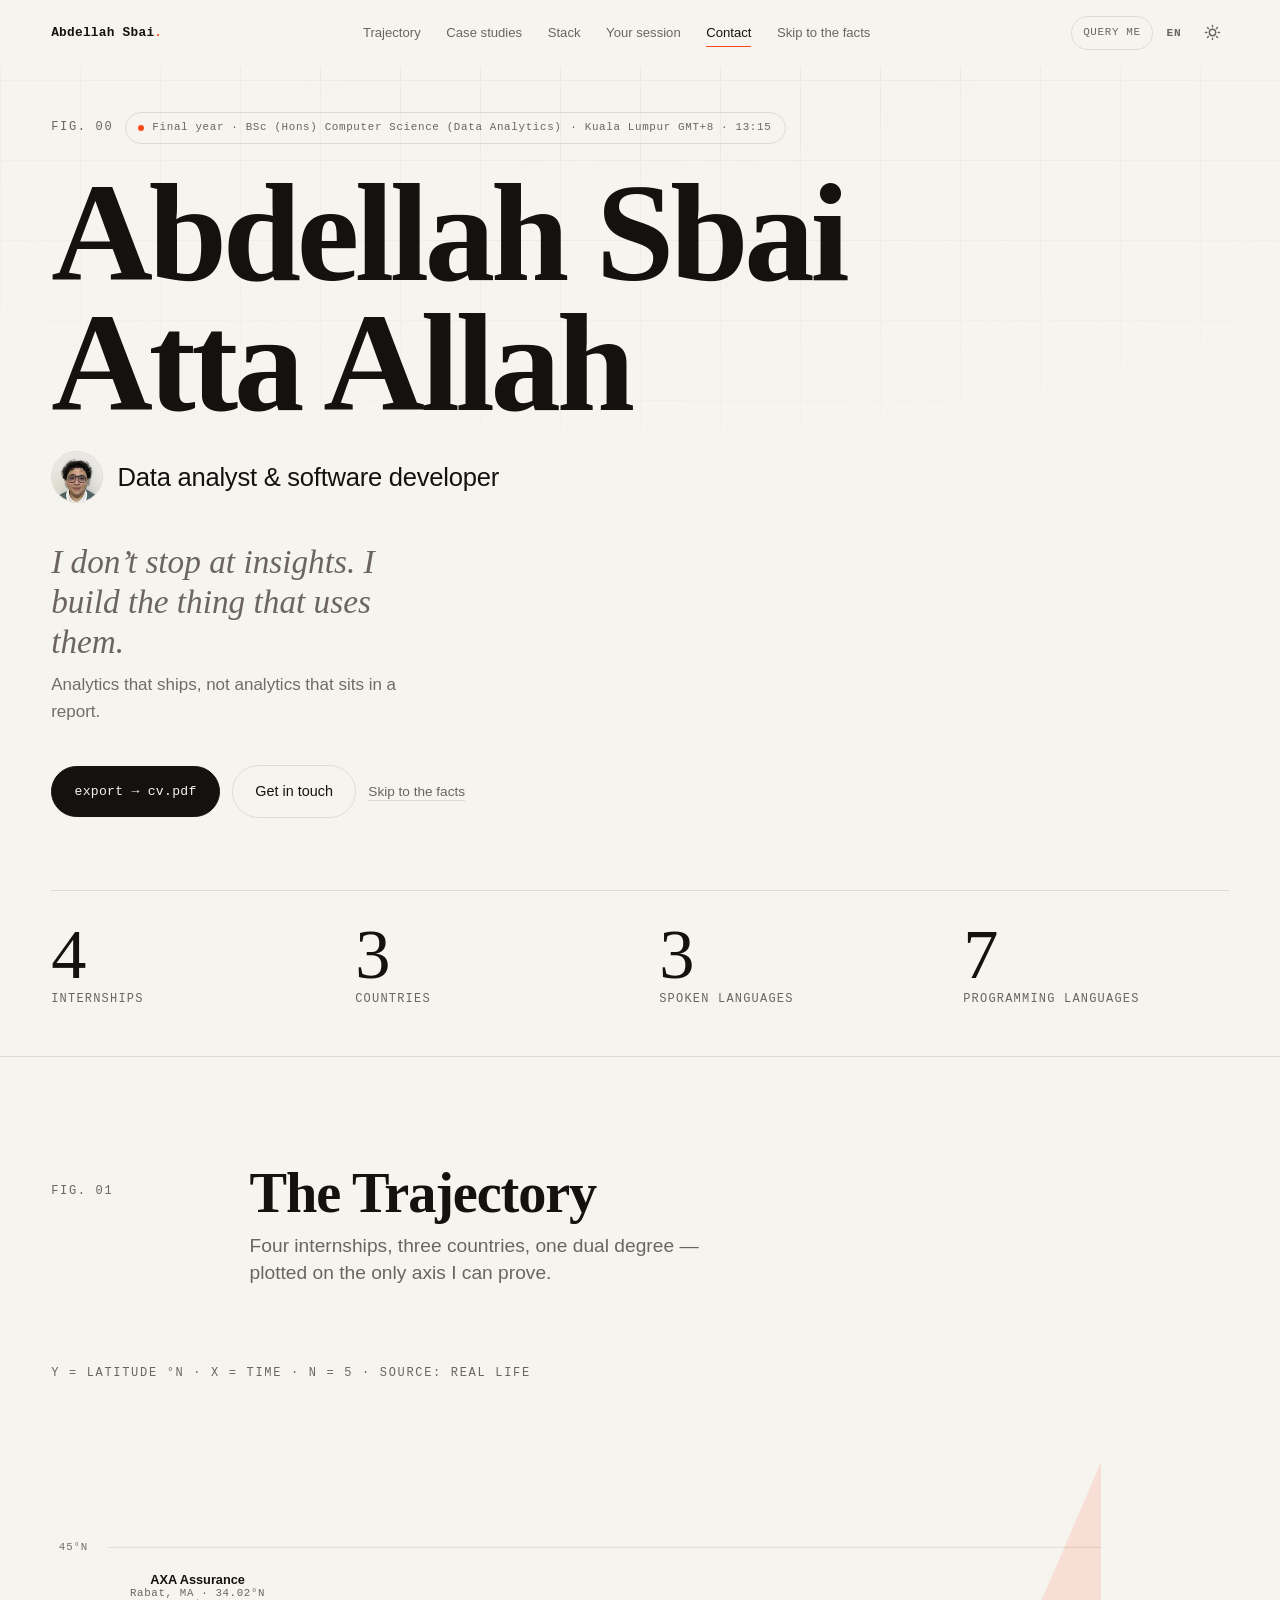
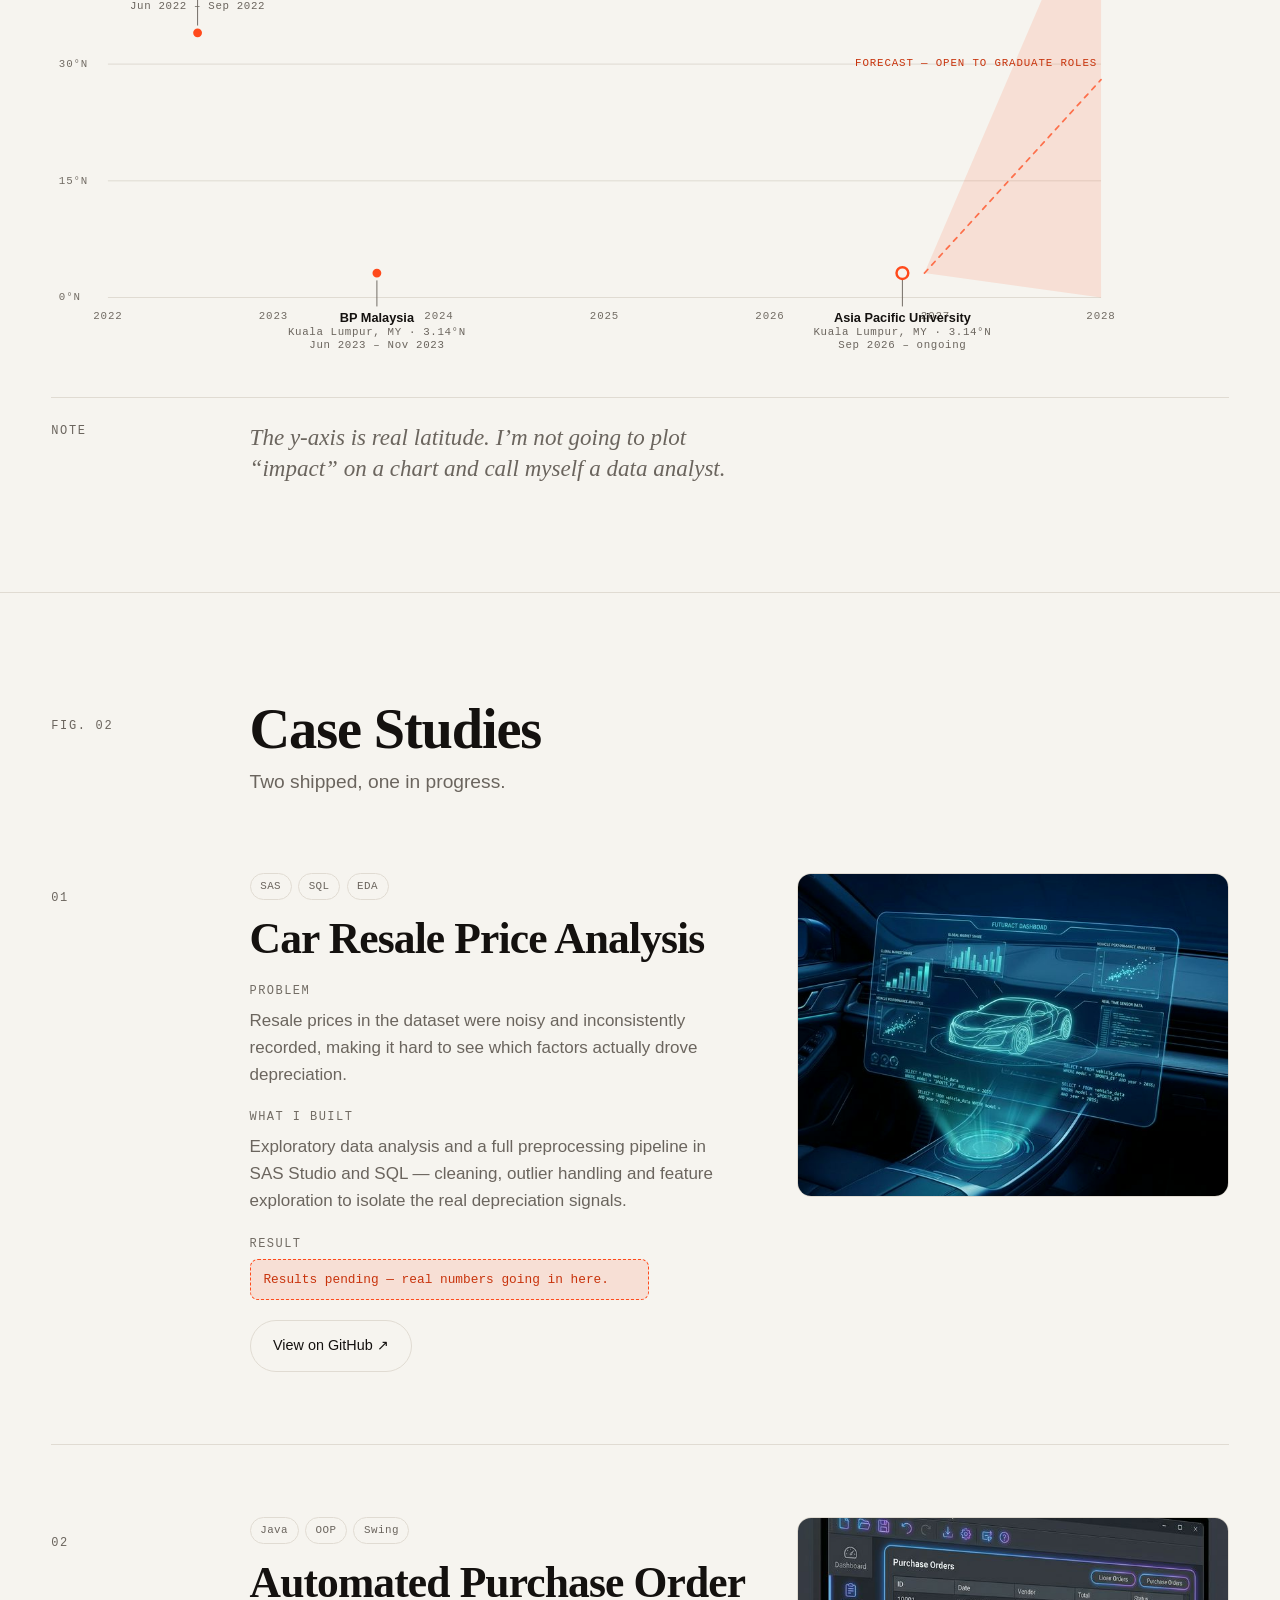
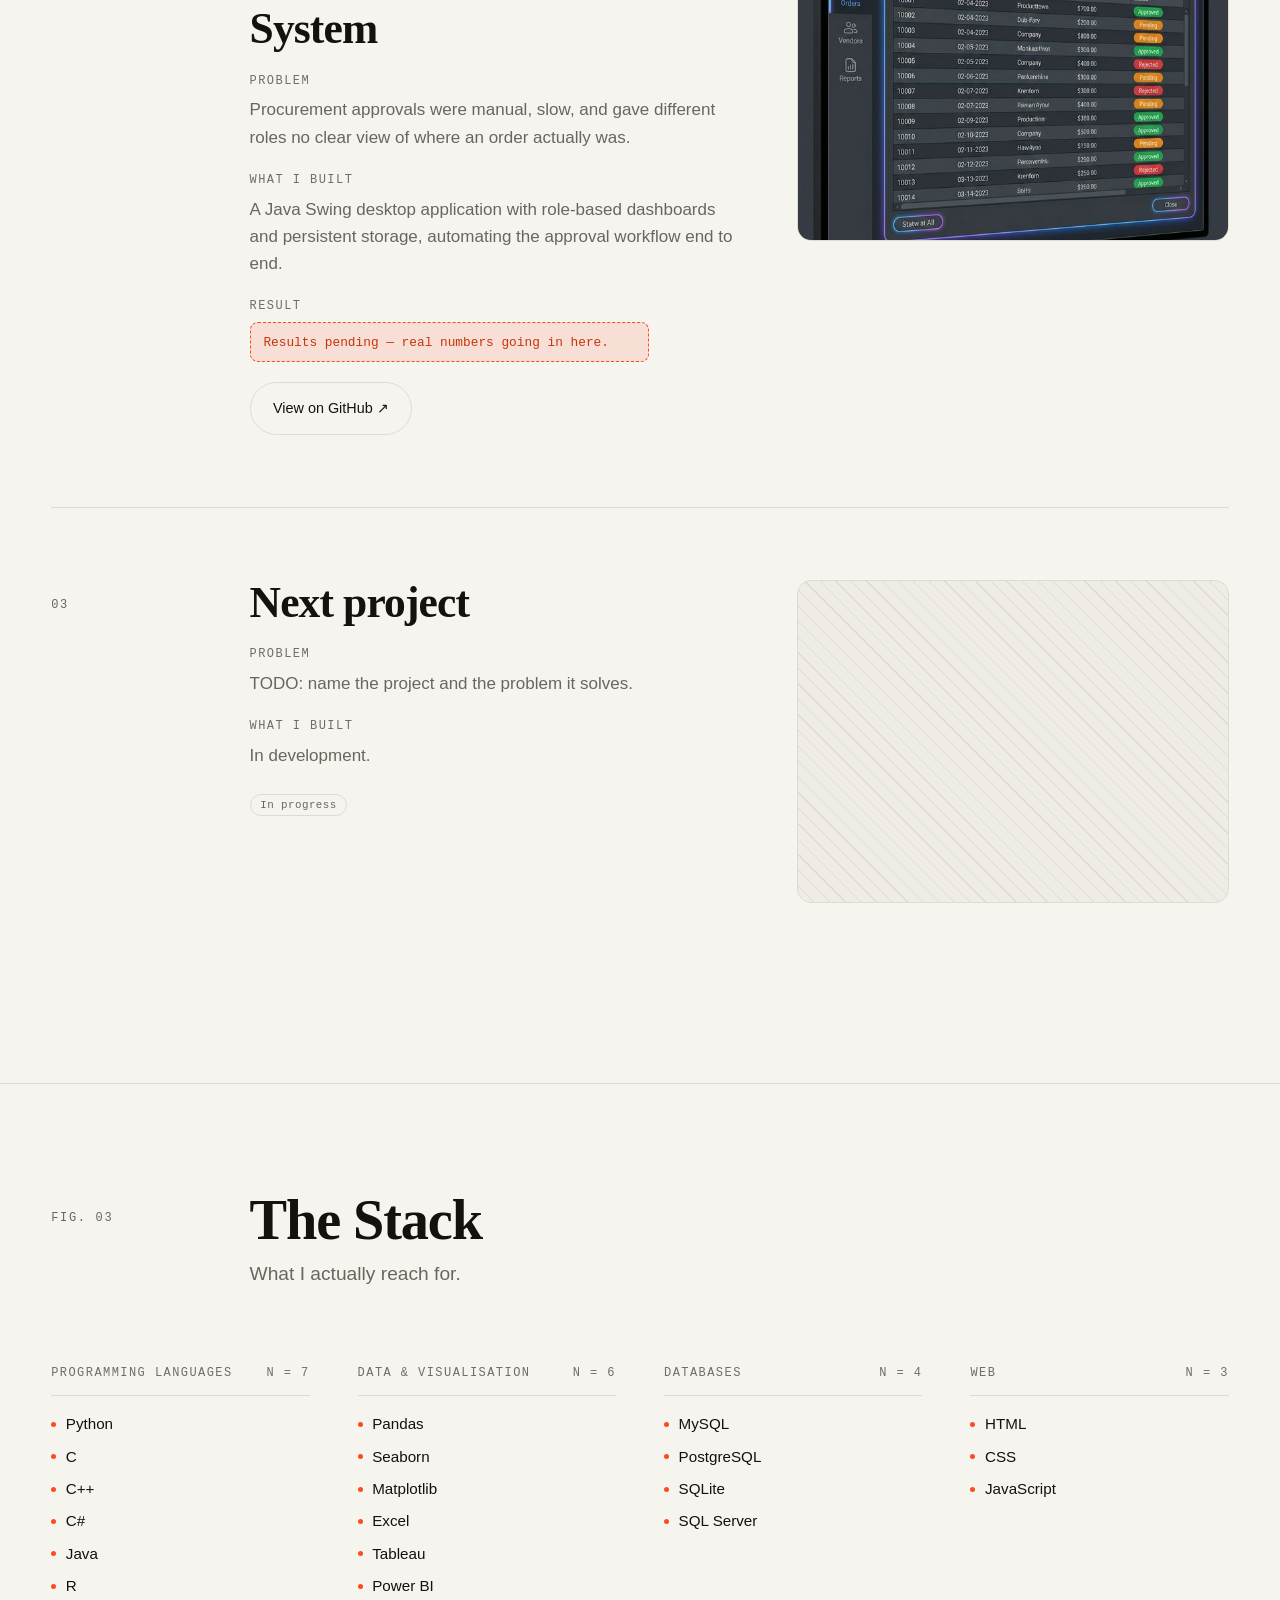
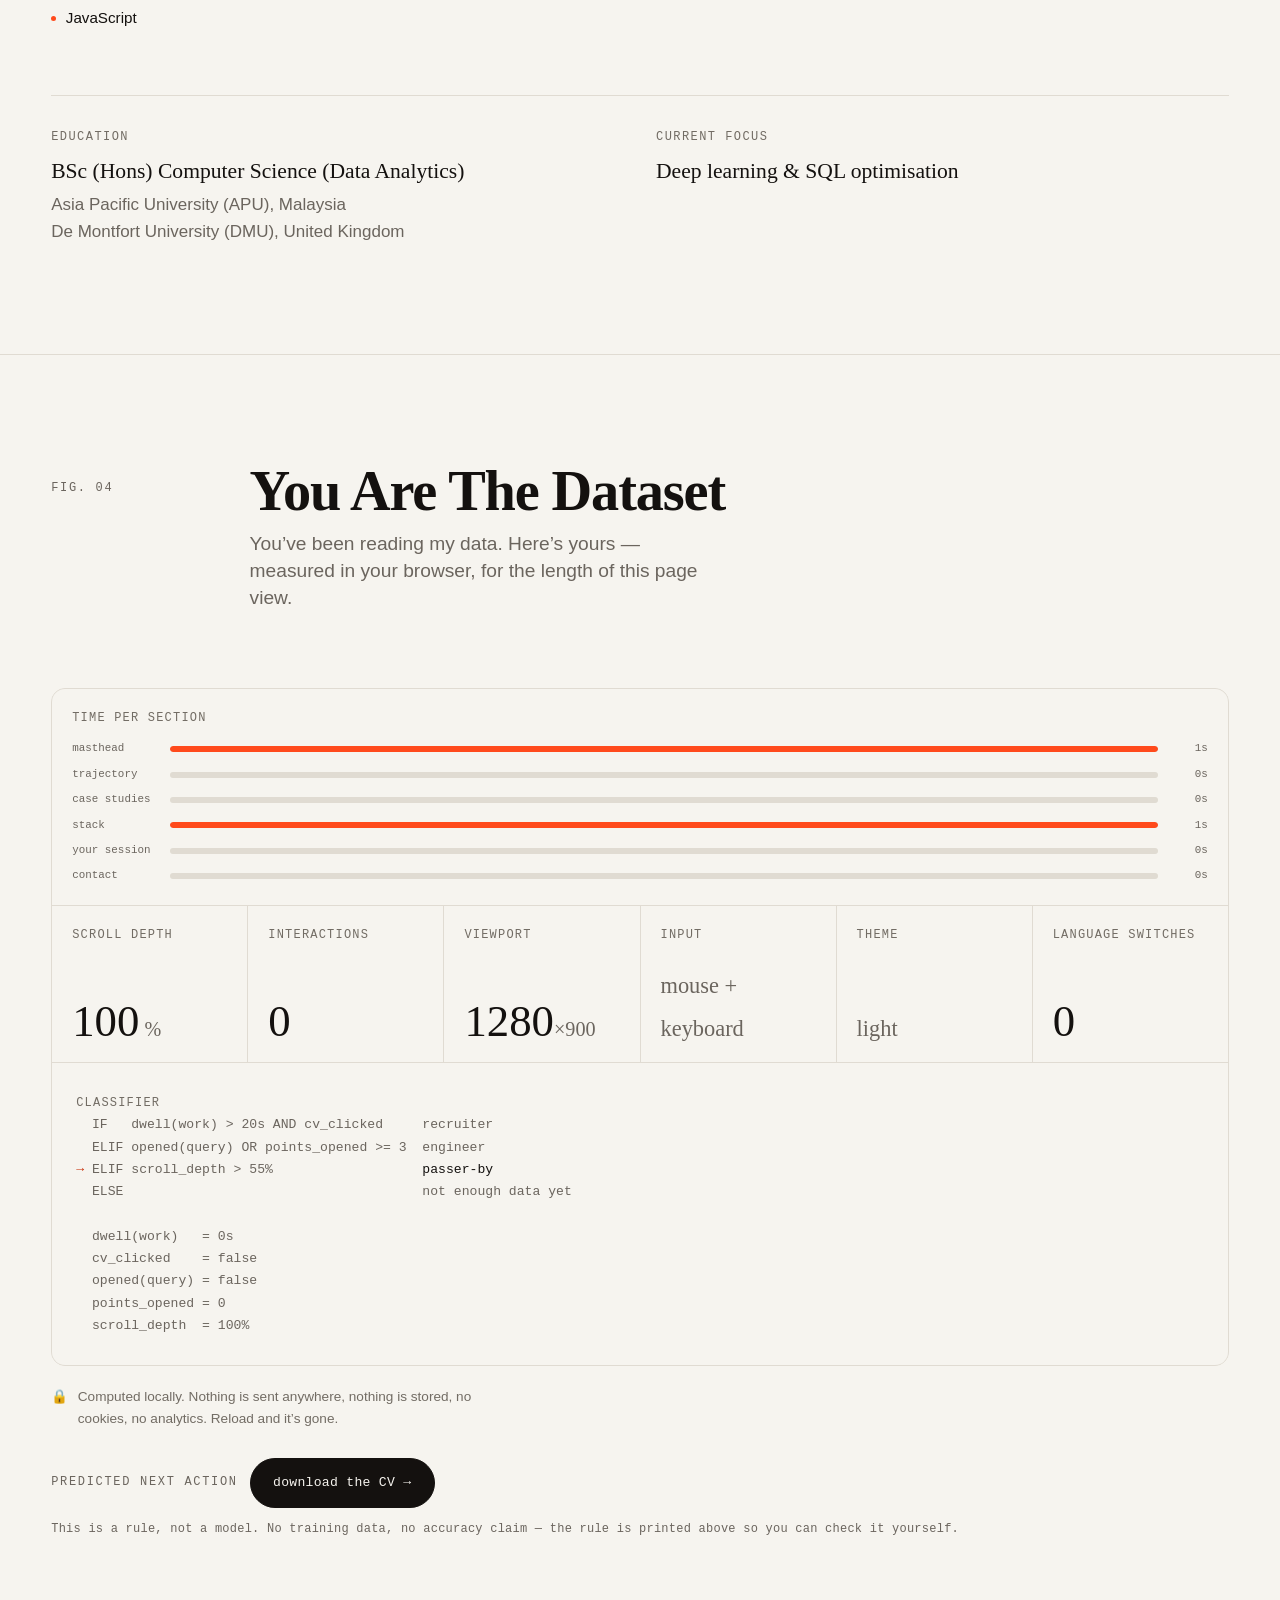
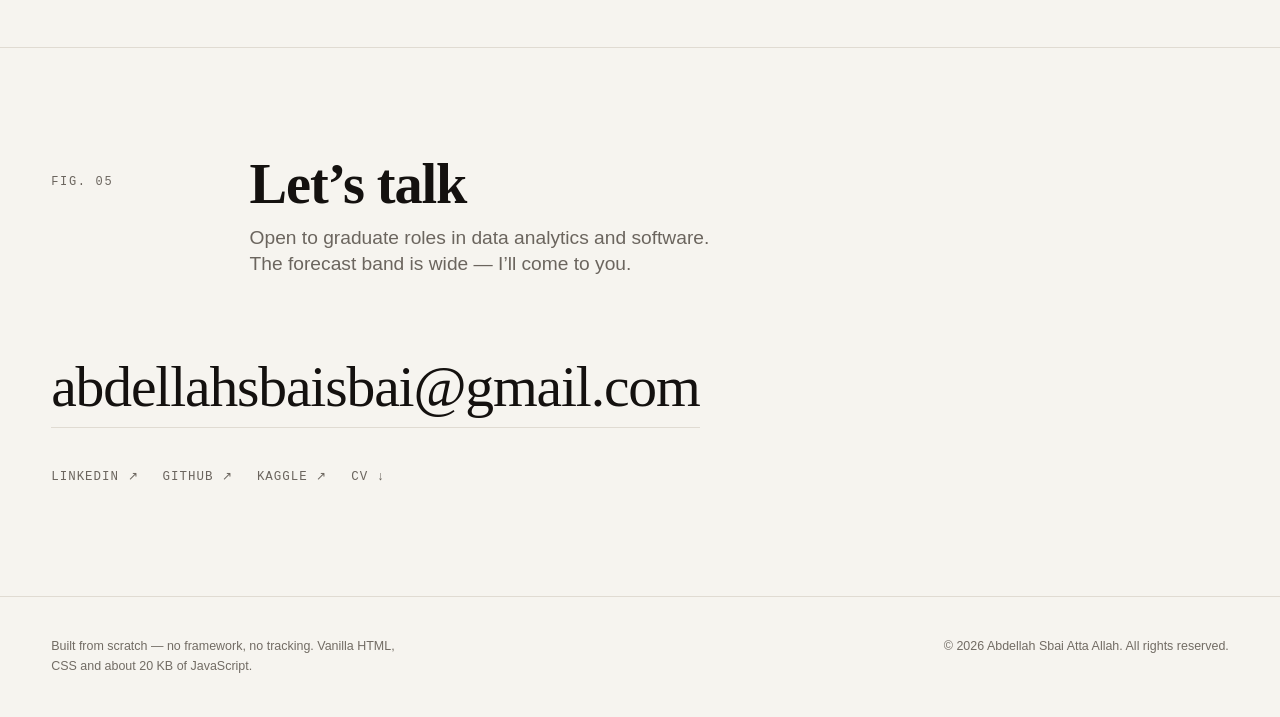
==== index.html @ 22bb5d06 "Redesign: "A Career, Plotted" Replaces the template layout (hero / about / experience / skills / pro" ====
<!DOCTYPE html>
<html lang="en">

<head>
    <meta charset="UTF-8">
    <meta name="viewport" content="width=device-width, initial-scale=1.0">
    <title>Abdellah Sbai Atta Allah — Data Analyst & Software Developer</title>
    <meta name="description"
        content="Data analyst and software developer. Four internships across Morocco, Malaysia and France, plotted on the only axis I can prove: latitude.">
    <meta name="author" content="Abdellah Sbai Atta Allah">
    <link rel="canonical" href="https://sbaiii.com/">

    <!-- Resolve the theme before first paint so there is no flash of the wrong one. -->
    <script>
        (function () {
            try {
                var stored = localStorage.getItem('portfolio_theme');
                if (stored) document.documentElement.setAttribute('data-theme', stored);
            } catch (e) { /* private mode — fall back to the CSS media query */ }
        })();
    </script>

    <meta property="og:url" content="https://sbaiii.com/">
    <meta property="og:type" content="website">
    <meta property="og:site_name" content="Abdellah Sbai Atta Allah">
    <meta property="og:locale" content="en_US">
    <meta property="og:locale:alternate" content="fr_FR">
    <meta property="og:locale:alternate" content="es_ES">
    <meta property="og:title" content="Abdellah Sbai Atta Allah — Data Analyst & Software Developer">
    <meta property="og:description"
        content="Four internships, three countries, one dual degree — plotted on the only axis I can prove.">
    <meta property="og:image" content="https://sbaiii.com/assets/og-image.png">
    <meta property="og:image:width" content="1200">
    <meta property="og:image:height" content="630">
    <meta property="og:image:alt" content="A career plotted as a line chart: latitude against time.">

    <meta name="twitter:card" content="summary_large_image">
    <meta name="twitter:title" content="Abdellah Sbai Atta Allah — Data Analyst & Software Developer">
    <meta name="twitter:description"
        content="Four internships, three countries, one dual degree — plotted on the only axis I can prove.">
    <meta name="twitter:image" content="https://sbaiii.com/assets/og-image.png">

    <link rel="icon" type="image/png" href="assets/favicon.png" sizes="any">
    <link rel="apple-touch-icon" href="assets/icon-192.png">
    <link rel="manifest" href="site.webmanifest">
    <meta name="theme-color" content="#f6f4ef" media="(prefers-color-scheme: light)">
    <meta name="theme-color" content="#0c0b0a" media="(prefers-color-scheme: dark)">

    <link rel="preload" href="./assets/fonts/inter.woff2" as="font" type="font/woff2" crossorigin>
    <link rel="preload" href="./assets/fonts/instrument-serif.woff2" as="font" type="font/woff2" crossorigin>
    <link rel="stylesheet" href="style.css">

    <script type="application/ld+json">
    {
        "@context": "https://schema.org",
        "@type": "Person",
        "name": "Abdellah Sbai Atta Allah",
        "url": "https://sbaiii.com/",
        "image": "https://sbaiii.com/assets/og-image.png",
        "jobTitle": "Data Analyst",
        "email": "mailto:abdellahsbaisbai@gmail.com",
        "description": "Data analyst and software developer.",
        "knowsLanguage": ["en", "fr", "es"],
        "alumniOf": [
            { "@type": "CollegeOrUniversity", "name": "Asia Pacific University (APU), Malaysia" },
            { "@type": "CollegeOrUniversity", "name": "De Montfort University (DMU), United Kingdom" }
        ],
        "knowsAbout": ["Data Analytics", "Python", "SQL", "Power BI", "Machine Learning"],
        "sameAs": [
            "https://www.linkedin.com/in/sbaiii/",
            "https://github.com/Sbaiii",
            "https://www.kaggle.com/sbaiiiiii"
        ]
    }
    </script>
</head>

<body>
    <a class="visually-hidden" href="#main">Skip to content</a>

    <!-- ==================== HEADER ==================== -->
    <header class="header" id="header">
        <a class="brand" href="#top">Abdellah Sbai<span class="dot">.</span></a>

        <nav class="nav" id="nav" aria-label="Primary">
            <a href="#trajectory" data-i18n="nav.trajectory">Trajectory</a>
            <a href="#work" data-i18n="nav.work">Case studies</a>
            <a href="#stack" data-i18n="nav.stack">Stack</a>
            <a href="#session" data-i18n="nav.session">Your session</a>
            <a href="#contact" data-i18n="nav.contact">Contact</a>
            <a href="plain.html" data-i18n="nav.skip">Skip to the facts</a>
        </nav>

        <div class="controls">
            <button class="ctrl ctrl--query" id="query-open" data-i18n="query.open">Query me</button>

            <div class="lang">
                <!-- The accessible name must contain the visible text ("EN"), so the
                     qualifier is a hidden span rather than an aria-label that replaces it. -->
                <button class="lang__btn" id="lang-btn" aria-haspopup="true" aria-expanded="false"
                    aria-controls="lang-menu"><span class="visually-hidden">Language: </span><span
                        id="lang-code">EN</span></button>
                <div class="lang__menu" id="lang-menu">
                    <button data-lang="en" lang="en">English</button>
                    <button data-lang="fr" lang="fr">Français</button>
                    <button data-lang="es" lang="es">Español</button>
                </div>
            </div>

            <button class="ctrl" id="theme-toggle" aria-label="Toggle colour theme">
                <svg class="sun" width="17" height="17" viewBox="0 0 24 24" fill="none" stroke="currentColor"
                    stroke-width="2" stroke-linecap="round" aria-hidden="true">
                    <circle cx="12" cy="12" r="4.5" />
                    <path d="M12 2v2M12 20v2M4.9 4.9l1.4 1.4M17.7 17.7l1.4 1.4M2 12h2M20 12h2M4.9 19.1l1.4-1.4M17.7 6.3l1.4-1.4" />
                </svg>
                <svg class="moon" width="17" height="17" viewBox="0 0 24 24" fill="none" stroke="currentColor"
                    stroke-width="2" stroke-linecap="round" stroke-linejoin="round" aria-hidden="true">
                    <path d="M21 12.79A9 9 0 1 1 11.21 3 7 7 0 0 0 21 12.79z" />
                </svg>
            </button>

            <button class="menu-btn" id="menu-btn" aria-label="Open menu" aria-expanded="false" aria-controls="nav">
                <span aria-hidden="true"></span><span aria-hidden="true"></span><span aria-hidden="true"></span>
            </button>
        </div>
    </header>

    <main id="main">
        <!-- ==================== fig. 00  MASTHEAD ==================== -->
        <section class="wrap masthead" id="top">
            <div class="masthead__fig">
                <span class="meta" data-i18n="masthead.fig">fig. 00</span>
                <span class="status">
                    <span class="status__dot" aria-hidden="true"></span>
                    <span class="status__full" data-i18n="masthead.statusFull">Final year</span>
                    <span class="status__short" data-i18n="masthead.status">Final year</span>
                    <span id="status-clock"></span>
                </span>
            </div>

            <h1 class="masthead__name">Abdellah Sbai<br>Atta Allah</h1>

            <p class="masthead__byline">
                <picture>
                    <source srcset="./assets/portrait.webp" type="image/webp">
                    <img class="masthead__portrait" src="./assets/portrait.jpg"
                        alt="Abdellah Sbai Atta Allah" width="192" height="192" decoding="async">
                </picture>
                <span class="masthead__role" data-i18n="masthead.role">Data analyst &amp; software developer</span>
            </p>

            <p class="masthead__tagline" data-i18n="masthead.tagline">
                I don’t stop at insights. I build the thing that uses them.
            </p>
            <p class="masthead__sub" data-i18n="masthead.sub">
                Analytics that ships, not analytics that sits in a report.
            </p>

            <div class="masthead__actions">
                <a class="btn btn--primary" href="./assets/resume.pdf" id="cv-link" download
                    data-i18n="masthead.cv">export → cv.pdf</a>
                <a class="btn btn--ghost" href="#contact" data-i18n="masthead.contact">Get in touch</a>
                <a class="btn btn--text" href="plain.html" data-i18n="nav.skip">Skip to the facts</a>
            </div>

            <div class="figures" id="figures"></div>
        </section>

        <!-- ==================== fig. 01  THE TRAJECTORY ==================== -->
        <section class="wrap fig" id="trajectory">
            <div class="fig__head reveal">
                <div class="fig__label">
                    <span class="meta" data-i18n="trajectory.fig">fig. 01</span>
                </div>
                <div>
                    <h2 class="fig__title" data-i18n="trajectory.title">The Trajectory</h2>
                    <p class="fig__standfirst" data-i18n="trajectory.standfirst">
                        Four internships, three countries, one dual degree.
                    </p>
                </div>
            </div>

            <div class="chart" id="chart">
                <p class="meta" style="margin-bottom:1rem" data-i18n="trajectory.axis">
                    y = latitude °N · x = time · n = 5 · source: real life
                </p>
                <!-- SVG injected by js/chart.js -->
            </div>

            <div class="chart__detail" id="chart-detail" role="region" aria-live="polite"></div>

            <div class="chart__footnote reveal">
                <span class="meta">note</span>
                <p data-i18n="trajectory.footnote">
                    The y-axis is real latitude.
                </p>
            </div>
        </section>

        <!-- ==================== fig. 02  CASE STUDIES ==================== -->
        <section class="wrap fig" id="work">
            <div class="fig__head reveal">
                <div class="fig__label">
                    <span class="meta" data-i18n="work.fig">fig. 02</span>
                </div>
                <div>
                    <h2 class="fig__title" data-i18n="work.title">Case Studies</h2>
                    <p class="fig__standfirst" data-i18n="work.standfirst">Two shipped, one in progress.</p>
                </div>
            </div>
            <div id="cases"></div>
        </section>

        <!-- ==================== fig. 03  THE STACK ==================== -->
        <section class="wrap fig" id="stack">
            <div class="fig__head reveal">
                <div class="fig__label">
                    <span class="meta" data-i18n="stack.fig">fig. 03</span>
                </div>
                <div>
                    <h2 class="fig__title" data-i18n="stack.title">The Stack</h2>
                    <p class="fig__standfirst" data-i18n="stack.standfirst">What I actually reach for.</p>
                </div>
            </div>
            <div class="stack reveal" id="stack-grid"></div>
            <div class="aside-grid reveal" id="stack-aside"></div>
        </section>

        <!-- ==================== fig. 04  YOU ARE THE DATASET ==================== -->
        <section class="wrap fig" id="session">
            <div class="fig__head reveal">
                <div class="fig__label">
                    <span class="meta" data-i18n="session.fig">fig. 04</span>
                </div>
                <div>
                    <h2 class="fig__title" data-i18n="session.title">You Are The Dataset</h2>
                    <p class="fig__standfirst" data-i18n="session.standfirst">
                        You’ve been reading my data. Here’s yours.
                    </p>
                </div>
            </div>

            <div class="session" id="session-grid"></div>

            <p class="session-note">
                <span aria-hidden="true">🔒</span>
                <span data-i18n="session.privacy">Computed locally. Nothing is sent anywhere.</span>
            </p>

            <div class="session-cta" id="session-cta"></div>
        </section>

        <!-- ==================== fig. 05  CONTACT ==================== -->
        <section class="wrap fig" id="contact">
            <div class="fig__head reveal">
                <div class="fig__label">
                    <span class="meta" data-i18n="contact.fig">fig. 05</span>
                </div>
                <div>
                    <h2 class="fig__title" data-i18n="contact.title">Let’s talk</h2>
                    <p class="fig__standfirst" data-i18n="contact.standfirst">
                        Open to graduate roles in data analytics and software.
                    </p>
                </div>
            </div>

            <a class="contact__mail" href="mailto:abdellahsbaisbai@gmail.com">abdellahsbaisbai@gmail.com</a>

            <div class="socials">
                <a href="https://www.linkedin.com/in/sbaiii/" target="_blank" rel="noopener noreferrer">LinkedIn ↗</a>
                <a href="https://github.com/Sbaiii" target="_blank" rel="noopener noreferrer">GitHub ↗</a>
                <a href="https://www.kaggle.com/sbaiiiiii" target="_blank" rel="noopener noreferrer">Kaggle ↗</a>
                <a href="./assets/resume.pdf" download>CV ↓</a>
            </div>
        </section>
    </main>

    <footer class="wrap colophon">
        <p data-i18n="contact.colophon">Built from scratch — no framework, no tracking.</p>
        <p>© <span id="year">2026</span> Abdellah Sbai Atta Allah. <span data-i18n="contact.rights">All rights
                reserved.</span></p>
    </footer>

    <!-- ==================== QUERY OVERLAY ==================== -->
    <div class="query" id="query" role="dialog" aria-modal="true" aria-labelledby="query-title" hidden>
        <div class="query__panel">
            <h2 class="visually-hidden" id="query-title" data-i18n="query.title">Query</h2>
            <div class="query__bar">
                <span class="query__prompt" aria-hidden="true">&gt;</span>
                <input class="query__input" id="query-input" type="text" autocomplete="off" autocapitalize="off"
                    autocorrect="off" spellcheck="false" aria-label="SQL query">
                <span class="query__esc" aria-hidden="true">ESC</span>
            </div>
            <div class="query__chips" id="query-chips"></div>
            <div class="query__out" id="query-out" aria-live="polite"></div>
        </div>
    </div>

    <svg class="crosshair" id="crosshair" aria-hidden="true"></svg>

    <noscript>
        <div class="wrap" style="padding:8rem 0 2rem">
            <p style="margin-bottom:1rem">This page uses JavaScript to draw the chart.</p>
            <p><a class="btn btn--primary" href="plain.html">Read the plain-text version →</a></p>
        </div>
    </noscript>

    <script type="module" src="js/main.js"></script>
</body>

</html>
---- style.css ----
/* =============================================================================
   sbaiii.com — "A Career, Plotted"

   Contents
     01  Fonts
     02  Design tokens
     03  Reset & base
     04  Typography
     05  Layout primitives
     06  Header & navigation
     07  fig. 00  Masthead
     08  fig. 01  The Trajectory (chart)
     09  fig. 02  Case Studies
     10  fig. 03  The Stack
     11  fig. 04  You Are The Dataset
     12  fig. 05  Contact & colophon
     13  Query overlay (⌘K)
     14  Crosshair cursor
     15  Reveal, reduced motion, print
     16  Plain / 404 pages
   ========================================================================== */

/* 01  FONTS ---------------------------------------------------------------- */

@font-face {
    font-family: 'Instrument Serif';
    font-style: normal;
    font-weight: 400;
    font-display: swap;
    src: url('./assets/fonts/instrument-serif.woff2') format('woff2');
}

@font-face {
    font-family: 'Instrument Serif';
    font-style: italic;
    font-weight: 400;
    font-display: swap;
    src: url('./assets/fonts/instrument-serif-italic.woff2') format('woff2');
}

@font-face {
    font-family: 'Inter';
    font-style: normal;
    font-weight: 100 900;
    font-display: swap;
    src: url('./assets/fonts/inter.woff2') format('woff2');
}

@font-face {
    font-family: 'JetBrains Mono';
    font-style: normal;
    font-weight: 400 600;
    font-display: swap;
    src: url('./assets/fonts/jetbrains-mono.woff2') format('woff2');
}

/* 02  DESIGN TOKENS -------------------------------------------------------- */

:root {
    /* Colour — light is the default. One accent, used only for data. */
    --paper: #f6f4ef;
    --paper-2: #efece5;
    --ink: #14110f;
    --muted: #6b655e;
    --faint: #726c64;
    --rule: #e0dbd2;
    --accent: #ff4a1c;
    --accent-ink: #c8330c;
    --accent-soft: rgba(255, 74, 28, 0.12);
    --shadow: rgba(20, 17, 15, 0.08);

    /* Type */
    --serif: 'Instrument Serif', 'Iowan Old Style', Georgia, serif;
    --sans: 'Inter', -apple-system, BlinkMacSystemFont, 'Segoe UI', Roboto, sans-serif;
    --mono: 'JetBrains Mono', ui-monospace, SFMono-Regular, Menlo, monospace;

    --t-display: clamp(3.4rem, 11vw, 9rem);
    --t-h1: clamp(2.6rem, 7vw, 5.5rem);
    --t-h2: clamp(2rem, 4.4vw, 3.6rem);
    --t-h3: clamp(1.25rem, 2vw, 1.75rem);
    --t-lead: clamp(1.05rem, 1.5vw, 1.4rem);
    --t-body: clamp(0.95rem, 0.45vw + 0.85rem, 1.0625rem);
    --t-meta: 0.75rem;

    /* Space */
    --gutter: clamp(1.25rem, 4vw, 4rem);
    --section-y: clamp(5rem, 12vh, 11rem);
    --max: 1320px;
    --rail: 10rem;

    /* Motion */
    --fast: 0.18s cubic-bezier(0.32, 0.72, 0, 1);
    --slow: 0.7s cubic-bezier(0.16, 1, 0.3, 1);
}

@media (prefers-color-scheme: dark) {
    :root:not([data-theme='light']) {
        --paper: #0c0b0a;
        --paper-2: #131110;
        --ink: #ede9e3;
        --muted: #8c857c;
        --faint: #827b72;
        --rule: #23211e;
        --accent: #ff5a30;
        --accent-soft: rgba(255, 90, 48, 0.16);
        --shadow: rgba(0, 0, 0, 0.5);
    }
}

[data-theme='dark'] {
    --paper: #0c0b0a;
    --paper-2: #131110;
    --ink: #ede9e3;
    --muted: #8c857c;
    --faint: #827b72;
    --rule: #23211e;
    --accent: #ff5a30;
    --accent-ink: #ff5a30;
    --accent-soft: rgba(255, 90, 48, 0.16);
    --shadow: rgba(0, 0, 0, 0.5);
}

[data-theme='light'] {
    --paper: #f6f4ef;
    --paper-2: #efece5;
    --ink: #14110f;
    --muted: #6b655e;
    --faint: #726c64;
    --rule: #e0dbd2;
    --accent: #ff4a1c;
    --accent-ink: #c8330c;
    --accent-soft: rgba(255, 74, 28, 0.12);
    --shadow: rgba(20, 17, 15, 0.08);
}

/* 03  RESET & BASE --------------------------------------------------------- */

*,
*::before,
*::after {
    box-sizing: border-box;
    margin: 0;
    padding: 0;
}

html {
    scroll-behavior: smooth;
    overflow-x: clip;
    -webkit-text-size-adjust: 100%;
}

body {
    background: var(--paper);
    color: var(--ink);
    font-family: var(--sans);
    font-size: var(--t-body);
    line-height: 1.6;
    overflow-x: clip;
    -webkit-font-smoothing: antialiased;
    font-synthesis-weight: none;
}

/* Graph-paper motif — the background is literally a plot grid. */
body::before {
    content: '';
    position: fixed;
    inset: 0;
    z-index: 0;
    pointer-events: none;
    background-image:
        linear-gradient(to right, var(--rule) 1px, transparent 1px),
        linear-gradient(to bottom, var(--rule) 1px, transparent 1px);
    background-size: 5rem 5rem;
    opacity: 0.4;
    mask-image: radial-gradient(ellipse 120% 80% at 50% 0%, #000 20%, transparent 75%);
}

body > * {
    position: relative;
    z-index: 1;
}

img,
svg {
    display: block;
    max-width: 100%;
}

a {
    color: inherit;
    text-decoration: none;
}

button {
    font: inherit;
    color: inherit;
    background: none;
    border: none;
    cursor: pointer;
}

:focus-visible {
    outline: 2px solid var(--accent);
    outline-offset: 3px;
    border-radius: 2px;
}

::selection {
    background: var(--accent);
    color: var(--paper);
}

.visually-hidden {
    position: absolute !important;
    width: 1px;
    height: 1px;
    padding: 0;
    overflow: hidden;
    clip: rect(0 0 0 0);
    clip-path: inset(50%);
    white-space: nowrap;
    border: 0;
}

/* 04  TYPOGRAPHY ----------------------------------------------------------- */

.serif {
    font-family: var(--serif);
    font-weight: 400;
    letter-spacing: -0.015em;
    line-height: 1.02;
}

.meta {
    font-family: var(--mono);
    font-size: var(--t-meta);
    font-weight: 500;
    letter-spacing: 0.14em;
    text-transform: uppercase;
    color: var(--muted);
}

.lead {
    font-size: var(--t-lead);
    line-height: 1.45;
    color: var(--muted);
    max-width: 34ch;
}

.num {
    font-family: var(--serif);
    font-variant-numeric: tabular-nums;
    line-height: 0.9;
}

/* 05  LAYOUT PRIMITIVES ---------------------------------------------------- */

.wrap {
    width: 100%;
    max-width: var(--max);
    margin-inline: auto;
    padding-inline: var(--gutter);
}

.fig {
    padding-block: var(--section-y);
    border-top: 1px solid var(--rule);
}

.fig__head {
    display: grid;
    grid-template-columns: var(--rail) minmax(0, 1fr);
    gap: clamp(1rem, 3vw, 3rem);
    align-items: start;
    margin-bottom: clamp(2.5rem, 6vw, 5rem);
}

.fig__label {
    padding-top: 0.6rem;
}

.fig__title {
    font-family: var(--serif);
    font-size: var(--t-h2);
    line-height: 1;
    letter-spacing: -0.02em;
    margin-bottom: 0.75rem;
}

.fig__standfirst {
    font-size: var(--t-lead);
    color: var(--muted);
    max-width: 44ch;
    line-height: 1.4;
}

@media (max-width: 860px) {
    .fig__head {
        grid-template-columns: 1fr;
        gap: 1rem;
    }

    .fig__label {
        padding-top: 0;
    }
}

/* 06  HEADER & NAVIGATION -------------------------------------------------- */

.header {
    position: fixed;
    inset: 0 0 auto 0;
    z-index: 100;
    display: flex;
    align-items: center;
    justify-content: space-between;
    gap: 1rem;
    padding: 1rem var(--gutter);
    background: color-mix(in srgb, var(--paper) 82%, transparent);
    backdrop-filter: blur(14px);
    border-bottom: 1px solid transparent;
    transition: border-color var(--fast), background var(--fast);
}

.header.is-scrolled {
    border-bottom-color: var(--rule);
}

.brand {
    font-family: var(--mono);
    font-size: 0.8rem;
    font-weight: 600;
    letter-spacing: 0.02em;
    white-space: nowrap;
}

.brand .dot {
    color: var(--accent);
}

.nav {
    display: flex;
    gap: clamp(0.75rem, 2vw, 2rem);
    font-size: 0.82rem;
    color: var(--muted);
}

.nav a {
    position: relative;
    padding-block: 0.25rem;
    transition: color var(--fast);
}

.nav a::after {
    content: '';
    position: absolute;
    left: 0;
    bottom: 0;
    width: 0;
    height: 1px;
    background: var(--accent);
    transition: width var(--fast);
}

.nav a:hover,
.nav a[aria-current='true'] {
    color: var(--ink);
}

.nav a:hover::after,
.nav a[aria-current='true']::after {
    width: 100%;
}

.controls {
    display: flex;
    align-items: center;
    gap: 0.35rem;
}

.ctrl {
    display: grid;
    place-items: center;
    width: 2.1rem;
    height: 2.1rem;
    border-radius: 50%;
    color: var(--muted);
    transition: color var(--fast), background var(--fast);
}

.ctrl:hover {
    color: var(--ink);
    background: var(--paper-2);
}

.ctrl--query {
    width: auto;
    gap: 0.4rem;
    padding-inline: 0.7rem;
    border: 1px solid var(--rule);
    border-radius: 999px;
    font-family: var(--mono);
    font-size: 0.68rem;
    letter-spacing: 0.06em;
    text-transform: uppercase;
}

[data-theme='dark'] .sun,
:root:not([data-theme='light']) .sun {
    display: none;
}

.moon {
    display: none;
}

[data-theme='dark'] .moon,
:root:not([data-theme='light']) .moon {
    display: block;
}

@media (prefers-color-scheme: light) {
    :root:not([data-theme='dark']) .sun {
        display: block;
    }

    :root:not([data-theme='dark']) .moon {
        display: none;
    }
}

/* Language selector */
.lang {
    position: relative;
}

.lang__btn {
    font-family: var(--mono);
    font-size: 0.7rem;
    font-weight: 600;
    letter-spacing: 0.08em;
    padding: 0.4rem 0.5rem;
    color: var(--muted);
    transition: color var(--fast);
}

.lang__btn:hover {
    color: var(--ink);
}

.lang__menu {
    position: absolute;
    top: calc(100% + 0.5rem);
    right: 0;
    min-width: 8.5rem;
    padding: 0.3rem;
    background: var(--paper);
    border: 1px solid var(--rule);
    border-radius: 10px;
    box-shadow: 0 12px 32px var(--shadow);
    opacity: 0;
    visibility: hidden;
    transform: translateY(-4px);
    transition: opacity var(--fast), transform var(--fast), visibility var(--fast);
}

.lang__menu.is-open {
    opacity: 1;
    visibility: visible;
    transform: none;
}

.lang__menu button {
    display: block;
    width: 100%;
    text-align: left;
    padding: 0.5rem 0.7rem;
    border-radius: 6px;
    font-size: 0.85rem;
    color: var(--muted);
    transition: background var(--fast), color var(--fast);
}

.lang__menu button:hover,
.lang__menu button[aria-current='true'] {
    background: var(--paper-2);
    color: var(--ink);
}

.menu-btn {
    display: none;
    width: 2.1rem;
    height: 2.1rem;
    place-items: center;
}

.menu-btn span {
    display: block;
    width: 17px;
    height: 1.5px;
    background: var(--ink);
    transition: transform var(--fast), opacity var(--fast);
}

.menu-btn span + span {
    margin-top: 4px;
}

.menu-btn.is-open span:nth-child(1) {
    transform: translateY(5.5px) rotate(45deg);
}

.menu-btn.is-open span:nth-child(2) {
    opacity: 0;
}

.menu-btn.is-open span:nth-child(3) {
    transform: translateY(-5.5px) rotate(-45deg);
}

@media (max-width: 860px) {
    .menu-btn {
        display: grid;
    }

    .ctrl--query {
        display: none;
    }

    .nav {
        position: fixed;
        inset: 0 0 auto 0;
        flex-direction: column;
        gap: 0;
        padding: 5rem var(--gutter) 2rem;
        background: var(--paper);
        border-bottom: 1px solid var(--rule);
        transform: translateY(-100%);
        transition: transform var(--slow);
        font-size: 1.1rem;
    }

    .nav.is-open {
        transform: none;
    }

    .nav a {
        padding-block: 0.8rem;
        border-bottom: 1px solid var(--rule);
    }
}

/* 07  fig. 00  MASTHEAD ---------------------------------------------------- */

.masthead {
    min-height: 100svh;
    display: flex;
    flex-direction: column;
    justify-content: center;
    padding-block: 7rem 3rem;
}

.masthead__fig {
    display: flex;
    align-items: center;
    gap: 0.75rem;
    margin-bottom: 1.5rem;
}

.masthead__name {
    font-family: var(--serif);
    font-size: var(--t-display);
    line-height: 0.92;
    letter-spacing: -0.03em;
    margin-bottom: 1.5rem;
    text-wrap: balance;
}

/* A byline portrait: human, without breaking the typographic masthead. */
.masthead__byline {
    display: flex;
    align-items: center;
    gap: 0.9rem;
    margin-bottom: 0.4rem;
}

.masthead__portrait {
    width: 3.25rem;
    height: 3.25rem;
    flex: none;
    border-radius: 50%;
    object-fit: cover;
    border: 1px solid var(--rule);
}

.masthead__role {
    font-size: var(--t-h3);
    font-weight: 500;
    letter-spacing: -0.01em;
}

.masthead__tagline {
    font-family: var(--serif);
    font-style: italic;
    font-size: clamp(1.3rem, 2.6vw, 2.1rem);
    line-height: 1.2;
    color: var(--muted);
    max-width: 24ch;
    margin-block: 2rem 0.6rem;
}

.masthead__sub {
    color: var(--faint);
    max-width: 40ch;
    margin-bottom: 2.5rem;
}

.masthead__actions {
    display: flex;
    flex-wrap: wrap;
    align-items: center;
    gap: 0.75rem;
}

.btn {
    display: inline-flex;
    align-items: center;
    gap: 0.5rem;
    padding: 0.85rem 1.4rem;
    border-radius: 999px;
    border: 1px solid var(--ink);
    font-size: 0.9rem;
    font-weight: 500;
    white-space: nowrap;
    transition: background var(--fast), color var(--fast), transform var(--fast);
}

.btn:hover {
    transform: translateY(-2px);
}

.btn--primary {
    background: var(--ink);
    color: var(--paper);
    font-family: var(--mono);
    font-size: 0.82rem;
    letter-spacing: 0.02em;
}

.btn--primary:hover {
    background: var(--accent);
    border-color: var(--accent);
    color: #fff;
}

.btn--ghost {
    border-color: var(--rule);
}

.btn--ghost:hover {
    border-color: var(--ink);
}

.btn--text {
    padding: 0.5rem 0;
    border: none;
    border-radius: 0;
    color: var(--muted);
    font-size: 0.85rem;
    text-decoration: underline;
    text-underline-offset: 4px;
    text-decoration-color: var(--rule);
}

.btn--text:hover {
    color: var(--accent-ink);
    text-decoration-color: var(--accent);
    transform: none;
}

/* Live status pill */
.status {
    display: inline-flex;
    align-items: center;
    gap: 0.55rem;
    padding: 0.4rem 0.85rem 0.4rem 0.7rem;
    border: 1px solid var(--rule);
    border-radius: 999px;
    font-family: var(--mono);
    font-size: 0.68rem;
    letter-spacing: 0.06em;
    color: var(--muted);
    white-space: nowrap;
}

.status__dot {
    width: 6px;
    height: 6px;
    border-radius: 50%;
    background: var(--accent);
    flex: none;
    animation: pulse 2.4s ease-in-out infinite;
}

/* The pill carries the full degree title on wide screens and a short form on
   phones, so it never overflows the gutter. */
.status__short {
    display: none;
}

@media (max-width: 720px) {
    .masthead__fig {
        flex-wrap: wrap;
    }

    .status {
        white-space: normal;
    }

    .status__full {
        display: none;
    }

    .status__short {
        display: inline;
    }
}

@keyframes pulse {
    0%, 100% { opacity: 1; transform: scale(1); }
    50% { opacity: 0.45; transform: scale(0.82); }
}

/* Headline figures */
.figures {
    display: grid;
    grid-template-columns: repeat(4, 1fr);
    gap: clamp(1rem, 3vw, 2.5rem);
    margin-top: clamp(3rem, 8vh, 6rem);
    padding-top: 2rem;
    border-top: 1px solid var(--rule);
}

.figures__item {
    display: flex;
    flex-direction: column;
    gap: 0.4rem;
}

.figures__value {
    font-family: var(--serif);
    font-size: clamp(2.4rem, 5.5vw, 4.5rem);
    line-height: 0.9;
    font-variant-numeric: tabular-nums;
}

.figures__label {
    font-family: var(--mono);
    font-size: var(--t-meta);
    letter-spacing: 0.1em;
    text-transform: uppercase;
    color: var(--muted);
    line-height: 1.3;
}

@media (max-width: 680px) {
    .figures {
        grid-template-columns: repeat(2, 1fr);
        gap: 1.75rem;
    }
}

/* 08  fig. 01  THE TRAJECTORY ---------------------------------------------- */

.chart {
    position: relative;
}

.chart__svg {
    width: 100%;
    height: auto;
    overflow: visible;
}

.chart__grid line {
    stroke: var(--rule);
    stroke-width: 1;
}

.chart__axis-label {
    font-family: var(--mono);
    font-size: 11px;
    letter-spacing: 0.08em;
    fill: var(--faint);
    text-transform: uppercase;
}

.chart__band {
    fill: var(--accent-soft);
    stroke: none;
}

.chart__line {
    fill: none;
    stroke: var(--accent);
    stroke-width: 2.25;
    stroke-linecap: round;
    stroke-linejoin: round;
}

.chart__forecast {
    fill: none;
    stroke: var(--accent);
    stroke-width: 1.75;
    stroke-dasharray: 5 6;
    stroke-linecap: round;
    opacity: 0.75;
}

.chart__leader {
    stroke: var(--faint);
    stroke-width: 1;
}

.chart__point {
    cursor: pointer;
    transition: opacity 0.4s ease;
}

.chart__forecast-group {
    transition: opacity 0.6s ease;
}

.chart__point-hit {
    fill: transparent;
}

.chart__dot {
    fill: var(--accent);
    stroke: var(--paper);
    stroke-width: 3;
    transition: r var(--fast);
}

.chart__point[data-type='study'] .chart__dot {
    fill: var(--paper);
    stroke: var(--accent);
    stroke-width: 2.5;
}

.chart__point:hover .chart__dot,
.chart__point:focus-visible .chart__dot,
.chart__point.is-active .chart__dot {
    r: 9;
}

.chart__pt-org {
    font-family: var(--sans);
    font-size: 13px;
    font-weight: 600;
    fill: var(--ink);
}

.chart__pt-meta {
    font-family: var(--mono);
    font-size: 11px;
    letter-spacing: 0.06em;
    fill: var(--muted);
}

.chart__forecast-label {
    font-family: var(--mono);
    font-size: 11px;
    letter-spacing: 0.08em;
    fill: var(--accent-ink);
    text-transform: uppercase;
}

.chart__footnote {
    display: grid;
    grid-template-columns: var(--rail) minmax(0, 1fr);
    gap: clamp(1rem, 3vw, 3rem);
    margin-top: 3rem;
    padding-top: 1.5rem;
    border-top: 1px solid var(--rule);
}

.chart__footnote p {
    font-family: var(--serif);
    font-style: italic;
    font-size: clamp(1.05rem, 1.8vw, 1.5rem);
    line-height: 1.35;
    max-width: 46ch;
    color: var(--muted);
}

@media (max-width: 860px) {
    .chart__footnote {
        grid-template-columns: 1fr;
        gap: 0.75rem;
    }
}

@media (max-width: 860px) {
    .chart__axis-label,
    .chart__pt-meta,
    .chart__forecast-label {
        font-size: 12px;
    }
}

/* Detail panel for a selected point */
.chart__detail {
    margin-top: 2rem;
    padding: 1.5rem;
    border: 1px solid var(--rule);
    border-radius: 14px;
    background: var(--paper-2);
    display: none;
}

.chart__detail.is-open {
    display: block;
    animation: fadeUp 0.4s var(--slow) both;
}

@keyframes fadeUp {
    from { opacity: 0; transform: translateY(8px); }
    to { opacity: 1; transform: none; }
}

.chart__detail-top {
    display: flex;
    flex-wrap: wrap;
    align-items: baseline;
    justify-content: space-between;
    gap: 0.75rem;
    margin-bottom: 0.75rem;
}

.chart__detail-org {
    font-family: var(--serif);
    font-size: clamp(1.4rem, 3vw, 2rem);
    line-height: 1.05;
}

.chart__detail-role {
    font-weight: 500;
    margin-bottom: 0.5rem;
}

.chart__detail-summary {
    color: var(--muted);
    max-width: 62ch;
}

.tools {
    display: flex;
    flex-wrap: wrap;
    gap: 0.4rem;
    margin-top: 1rem;
}

.tool {
    padding: 0.25rem 0.6rem;
    border: 1px solid var(--rule);
    border-radius: 999px;
    font-family: var(--mono);
    font-size: 0.68rem;
    letter-spacing: 0.04em;
    color: var(--muted);
}

/* 09  fig. 02  CASE STUDIES ------------------------------------------------ */

.case {
    display: grid;
    grid-template-columns: var(--rail) minmax(0, 1fr);
    gap: clamp(1rem, 3vw, 3rem);
    padding-block: clamp(2.5rem, 6vw, 4.5rem);
    border-top: 1px solid var(--rule);
}

.case:first-of-type {
    border-top: none;
    padding-top: 0;
}

.case__body {
    display: grid;
    grid-template-columns: minmax(0, 1.15fr) minmax(0, 1fr);
    gap: clamp(1.5rem, 4vw, 3.5rem);
    align-items: start;
}

.case__title {
    font-family: var(--serif);
    font-size: clamp(1.75rem, 3.4vw, 2.75rem);
    line-height: 1.05;
    letter-spacing: -0.02em;
    margin-bottom: 1.25rem;
}

.case__block {
    margin-bottom: 1.25rem;
}

.case__block dt {
    font-family: var(--mono);
    font-size: var(--t-meta);
    letter-spacing: 0.12em;
    text-transform: uppercase;
    color: var(--faint);
    margin-bottom: 0.35rem;
}

.case__block dd {
    color: var(--muted);
    max-width: 52ch;
}

.case__block dd.is-todo {
    color: var(--accent-ink);
    font-family: var(--mono);
    font-size: 0.8rem;
    line-height: 1.5;
    padding: 0.6rem 0.8rem;
    border: 1px dashed var(--accent);
    border-radius: 8px;
    background: var(--accent-soft);
}

.case__media {
    border: 1px solid var(--rule);
    border-radius: 14px;
    overflow: hidden;
    background: var(--paper-2);
    aspect-ratio: 4 / 3;
}

.case__media img {
    width: 100%;
    height: 100%;
    object-fit: cover;
}

.case__media--empty {
    display: grid;
    place-items: center;
    background-image:
        repeating-linear-gradient(45deg, var(--rule) 0 1px, transparent 1px 11px);
}

.case__tags {
    display: flex;
    flex-wrap: wrap;
    gap: 0.4rem;
    margin-bottom: 1rem;
}

@media (max-width: 980px) {
    .case__body {
        grid-template-columns: 1fr;
    }

    .case__media {
        order: -1;
    }
}

@media (max-width: 860px) {
    .case {
        grid-template-columns: 1fr;
        gap: 1rem;
    }
}

/* 10  fig. 03  THE STACK --------------------------------------------------- */

.stack {
    display: grid;
    grid-template-columns: repeat(auto-fit, minmax(230px, 1fr));
    gap: clamp(1.5rem, 4vw, 3rem);
}

.stack__group h3 {
    font-family: var(--mono);
    font-size: var(--t-meta);
    letter-spacing: 0.12em;
    text-transform: uppercase;
    color: var(--faint);
    font-weight: 500;
    padding-bottom: 0.75rem;
    margin-bottom: 1rem;
    border-bottom: 1px solid var(--rule);
    display: flex;
    justify-content: space-between;
}

.stack__list {
    list-style: none;
    display: flex;
    flex-direction: column;
    gap: 0.5rem;
}

.stack__list li {
    display: flex;
    align-items: center;
    gap: 0.6rem;
    font-size: 0.95rem;
}

.stack__list li::before {
    content: '';
    width: 5px;
    height: 5px;
    border-radius: 50%;
    background: var(--accent);
    flex: none;
}

.aside-grid {
    display: grid;
    grid-template-columns: repeat(auto-fit, minmax(260px, 1fr));
    gap: clamp(1rem, 3vw, 2rem);
    margin-top: clamp(2.5rem, 6vw, 4rem);
    padding-top: 2rem;
    border-top: 1px solid var(--rule);
}

.aside-card h3 {
    font-family: var(--mono);
    font-size: var(--t-meta);
    letter-spacing: 0.12em;
    text-transform: uppercase;
    color: var(--faint);
    font-weight: 500;
    margin-bottom: 0.75rem;
}

.aside-card p {
    color: var(--muted);
}

.aside-card strong {
    display: block;
    font-family: var(--serif);
    font-size: 1.35rem;
    font-weight: 400;
    color: var(--ink);
    line-height: 1.2;
    margin-bottom: 0.4rem;
}

/* 11  fig. 04  YOU ARE THE DATASET ----------------------------------------- */

.session {
    display: grid;
    grid-template-columns: repeat(auto-fit, minmax(190px, 1fr));
    gap: 1px;
    background: var(--rule);
    border: 1px solid var(--rule);
    border-radius: 14px;
    overflow: hidden;
}

.metric {
    background: var(--paper);
    padding: 1.25rem;
    min-height: 8.5rem;
    display: flex;
    flex-direction: column;
    justify-content: space-between;
    gap: 0.75rem;
}

.metric__label {
    font-family: var(--mono);
    font-size: var(--t-meta);
    letter-spacing: 0.1em;
    text-transform: uppercase;
    color: var(--faint);
}

.metric__value {
    font-family: var(--serif);
    font-size: clamp(1.9rem, 3.5vw, 2.8rem);
    line-height: 0.95;
    font-variant-numeric: tabular-nums;
}

.metric__value span {
    font-size: 0.45em;
    color: var(--muted);
}

/* Horizontal bars for dwell time */
.bars {
    display: flex;
    flex-direction: column;
    gap: 0.5rem;
    width: 100%;
}

.bar {
    display: grid;
    grid-template-columns: 5.5rem 1fr 2.5rem;
    align-items: center;
    gap: 0.6rem;
    font-family: var(--mono);
    font-size: 0.68rem;
    color: var(--muted);
}

.bar__track {
    display: block;
    height: 6px;
    background: var(--rule);
    border-radius: 3px;
    overflow: hidden;
}

.bar__fill {
    /* Must be block: it is not a grid item, so an inline span would ignore width. */
    display: block;
    height: 100%;
    background: var(--accent);
    border-radius: 3px;
    width: 0;
    transition: width 0.5s var(--slow);
}

.bar__val {
    text-align: right;
    font-variant-numeric: tabular-nums;
}

.metric--wide {
    grid-column: 1 / -1;
}

/* The classifier rule, printed so it can be checked */
.rule-box {
    grid-column: 1 / -1;
    background: var(--paper);
    padding: 1.5rem;
}

.rule-box pre {
    font-family: var(--mono);
    font-size: clamp(0.75rem, 1.4vw, 0.82rem);
    line-height: 1.7;
    color: var(--muted);
    overflow-x: auto;
    padding-bottom: 0.25rem;
}

.rule-box pre b {
    color: var(--accent-ink);
    font-weight: 500;
}

.rule-box pre .ok {
    color: var(--ink);
    font-weight: 500;
}

.session-note {
    display: flex;
    align-items: flex-start;
    gap: 0.6rem;
    margin-top: 1.25rem;
    font-size: 0.85rem;
    color: var(--faint);
    max-width: 62ch;
}

.session-cta {
    display: flex;
    flex-wrap: wrap;
    align-items: center;
    gap: 0.75rem;
    margin-top: 1.75rem;
}

/* 12  fig. 05  CONTACT & COLOPHON ------------------------------------------ */

.contact__mail {
    display: inline-block;
    font-family: var(--serif);
    font-size: clamp(1.6rem, 5vw, 3.6rem);
    line-height: 1.1;
    letter-spacing: -0.02em;
    word-break: break-word;
    border-bottom: 1px solid var(--rule);
    padding-bottom: 0.15em;
    transition: color var(--fast), border-color var(--fast);
}

.contact__mail:hover {
    color: var(--accent-ink);
    border-color: var(--accent);
}

.socials {
    display: flex;
    flex-wrap: wrap;
    gap: 1.5rem;
    margin-top: 2.5rem;
}

.socials a {
    font-family: var(--mono);
    font-size: 0.78rem;
    letter-spacing: 0.08em;
    text-transform: uppercase;
    color: var(--muted);
    display: inline-flex;
    align-items: center;
    gap: 0.4rem;
    transition: color var(--fast);
}

.socials a:hover {
    color: var(--accent-ink);
}

.colophon {
    display: flex;
    flex-wrap: wrap;
    justify-content: space-between;
    gap: 1rem;
    padding-block: 2.5rem;
    border-top: 1px solid var(--rule);
    font-size: 0.78rem;
    color: var(--faint);
}

.colophon p {
    max-width: 52ch;
}

/* 13  QUERY OVERLAY (⌘K) --------------------------------------------------- */

.query {
    position: fixed;
    inset: 0;
    z-index: 200;
    display: none;
    padding: clamp(1rem, 8vh, 6rem) var(--gutter) 2rem;
    /* A plain scrim rather than a full-viewport backdrop-filter: the panel is
       already opaque, and a full-screen blur pass costs more than it adds. */
    background: color-mix(in srgb, var(--paper) 88%, transparent);
}

.query.is-open {
    display: block;
}

.query__panel {
    max-width: 780px;
    margin-inline: auto;
    background: var(--paper);
    border: 1px solid var(--rule);
    border-radius: 16px;
    box-shadow: 0 30px 80px var(--shadow);
    overflow: hidden;
    animation: fadeUp 0.28s var(--slow) both;
}

.query__bar {
    display: flex;
    align-items: center;
    gap: 0.75rem;
    padding: 1rem 1.25rem;
    border-bottom: 1px solid var(--rule);
}

.query__prompt {
    font-family: var(--mono);
    font-size: 0.9rem;
    color: var(--accent-ink);
    flex: none;
}

.query__input {
    flex: 1;
    min-width: 0;
    font-family: var(--mono);
    font-size: 0.9rem;
    color: var(--ink);
    background: none;
    border: none;
    outline: none;
}

.query__input::placeholder {
    color: var(--faint);
}

.query__esc {
    font-family: var(--mono);
    font-size: 0.62rem;
    letter-spacing: 0.08em;
    padding: 0.2rem 0.45rem;
    border: 1px solid var(--rule);
    border-radius: 5px;
    color: var(--faint);
    flex: none;
}

.query__chips {
    display: flex;
    flex-wrap: wrap;
    gap: 0.4rem;
    padding: 0.9rem 1.25rem;
    border-bottom: 1px solid var(--rule);
}

.chip {
    padding: 0.35rem 0.7rem;
    border: 1px solid var(--rule);
    border-radius: 999px;
    font-family: var(--mono);
    font-size: 0.68rem;
    color: var(--muted);
    white-space: nowrap;
    transition: border-color var(--fast), color var(--fast), background var(--fast);
}

.chip:hover {
    border-color: var(--accent);
    color: var(--accent-ink);
    background: var(--accent-soft);
}

.query__out {
    max-height: min(46vh, 420px);
    overflow: auto;
    padding: 1rem 1.25rem 1.25rem;
}

.query__status {
    font-family: var(--mono);
    font-size: 0.68rem;
    letter-spacing: 0.08em;
    text-transform: uppercase;
    color: var(--faint);
    margin-bottom: 0.75rem;
}

.query__status.is-error {
    color: var(--accent-ink);
}

.qtable {
    width: 100%;
    border-collapse: collapse;
    font-family: var(--mono);
    font-size: 0.75rem;
}

.qtable th,
.qtable td {
    text-align: left;
    padding: 0.5rem 0.75rem 0.5rem 0;
    border-bottom: 1px solid var(--rule);
    vertical-align: top;
}

.qtable th {
    color: var(--faint);
    font-weight: 500;
    letter-spacing: 0.06em;
    text-transform: uppercase;
    font-size: 0.65rem;
    white-space: nowrap;
}

.qtable td {
    color: var(--muted);
}

.qtable td:first-child {
    color: var(--ink);
    white-space: nowrap;
}

/* 14  CROSSHAIR CURSOR ----------------------------------------------------- */

.crosshair {
    position: fixed;
    inset: 0;
    z-index: 150;
    pointer-events: none;
    display: none;
    mix-blend-mode: difference;
}

.crosshair line {
    stroke: #808080;
    stroke-width: 1;
    stroke-dasharray: 3 5;
}

.crosshair text {
    font-family: var(--mono);
    font-size: 9px;
    letter-spacing: 0.06em;
    fill: #808080;
}

@media (hover: hover) and (pointer: fine) and (min-width: 861px) {
    .crosshair {
        display: block;
    }
}

/* 15  REVEAL, REDUCED MOTION, PRINT ---------------------------------------- */

.reveal {
    opacity: 0;
    transform: translateY(18px);
    transition: opacity 0.7s var(--slow), transform 0.7s var(--slow);
}

.reveal.is-visible {
    opacity: 1;
    transform: none;
}

@media (prefers-reduced-motion: reduce) {
    html {
        scroll-behavior: auto;
    }

    *,
    *::before,
    *::after {
        animation-duration: 0.01ms !important;
        animation-iteration-count: 1 !important;
        transition-duration: 0.01ms !important;
        scroll-behavior: auto !important;
    }

    .reveal {
        opacity: 1;
        transform: none;
    }

    .crosshair {
        display: none !important;
    }

    .status__dot {
        animation: none;
    }
}

@media print {
    .header,
    .crosshair,
    .query,
    .session,
    .session-note,
    .session-cta,
    .chart__detail {
        display: none !important;
    }

    body {
        background: #fff;
        color: #000;
    }

    body::before {
        display: none;
    }

    .fig {
        break-inside: avoid;
        padding-block: 1.5rem;
    }

    a::after {
        content: ' (' attr(href) ')';
        font-size: 0.7em;
        color: #555;
    }
}

/* 16  PLAIN & 404 PAGES ---------------------------------------------------- */

.plain {
    max-width: 68ch;
    padding-block: 7rem 5rem;
}

.plain h1 {
    font-family: var(--serif);
    font-size: var(--t-h2);
    line-height: 1;
    margin-bottom: 1rem;
}

.plain h2 {
    font-family: var(--mono);
    font-size: var(--t-meta);
    letter-spacing: 0.12em;
    text-transform: uppercase;
    color: var(--faint);
    font-weight: 500;
    margin-top: 3rem;
    margin-bottom: 1rem;
    padding-bottom: 0.6rem;
    border-bottom: 1px solid var(--rule);
}

.plain h3 {
    font-size: 1.05rem;
    font-weight: 600;
    margin-top: 1.5rem;
}

.plain p,
.plain li {
    color: var(--muted);
}

.plain ul {
    padding-left: 1.1rem;
    display: flex;
    flex-direction: column;
    gap: 0.4rem;
}

.plain .when {
    font-family: var(--mono);
    font-size: 0.72rem;
    letter-spacing: 0.06em;
    color: var(--faint);
    text-transform: uppercase;
}

.plain a {
    color: var(--accent-ink);
    text-decoration: underline;
    text-underline-offset: 3px;
}

.notfound {
    min-height: 100svh;
    display: grid;
    place-content: center;
    text-align: center;
    gap: 1rem;
    padding: var(--gutter);
}

.notfound__code {
    font-family: var(--serif);
    font-size: clamp(6rem, 22vw, 16rem);
    line-height: 0.85;
    color: var(--accent);
}

.notfound__title {
    font-family: var(--serif);
    font-size: var(--t-h2);
    line-height: 1.05;
}

.notfound p {
    color: var(--muted);
    max-width: 44ch;
    margin-inline: auto;
}
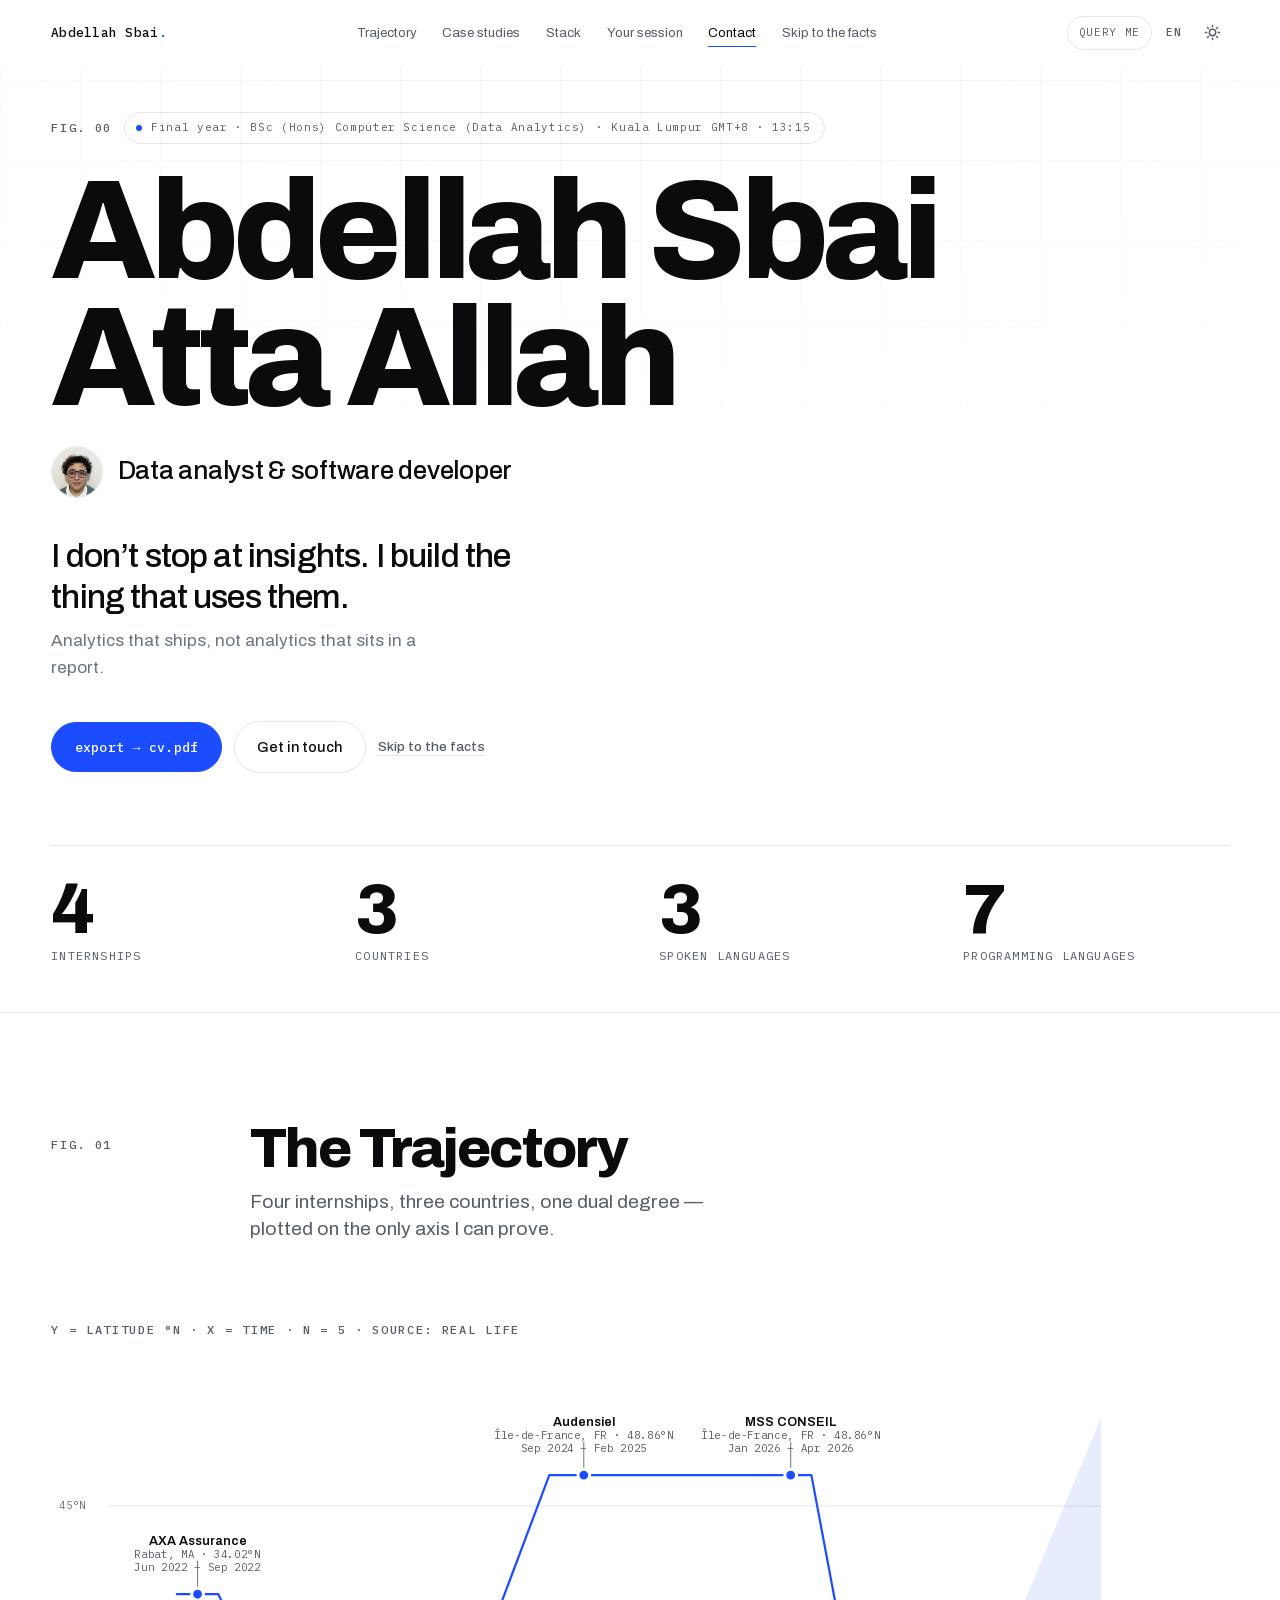
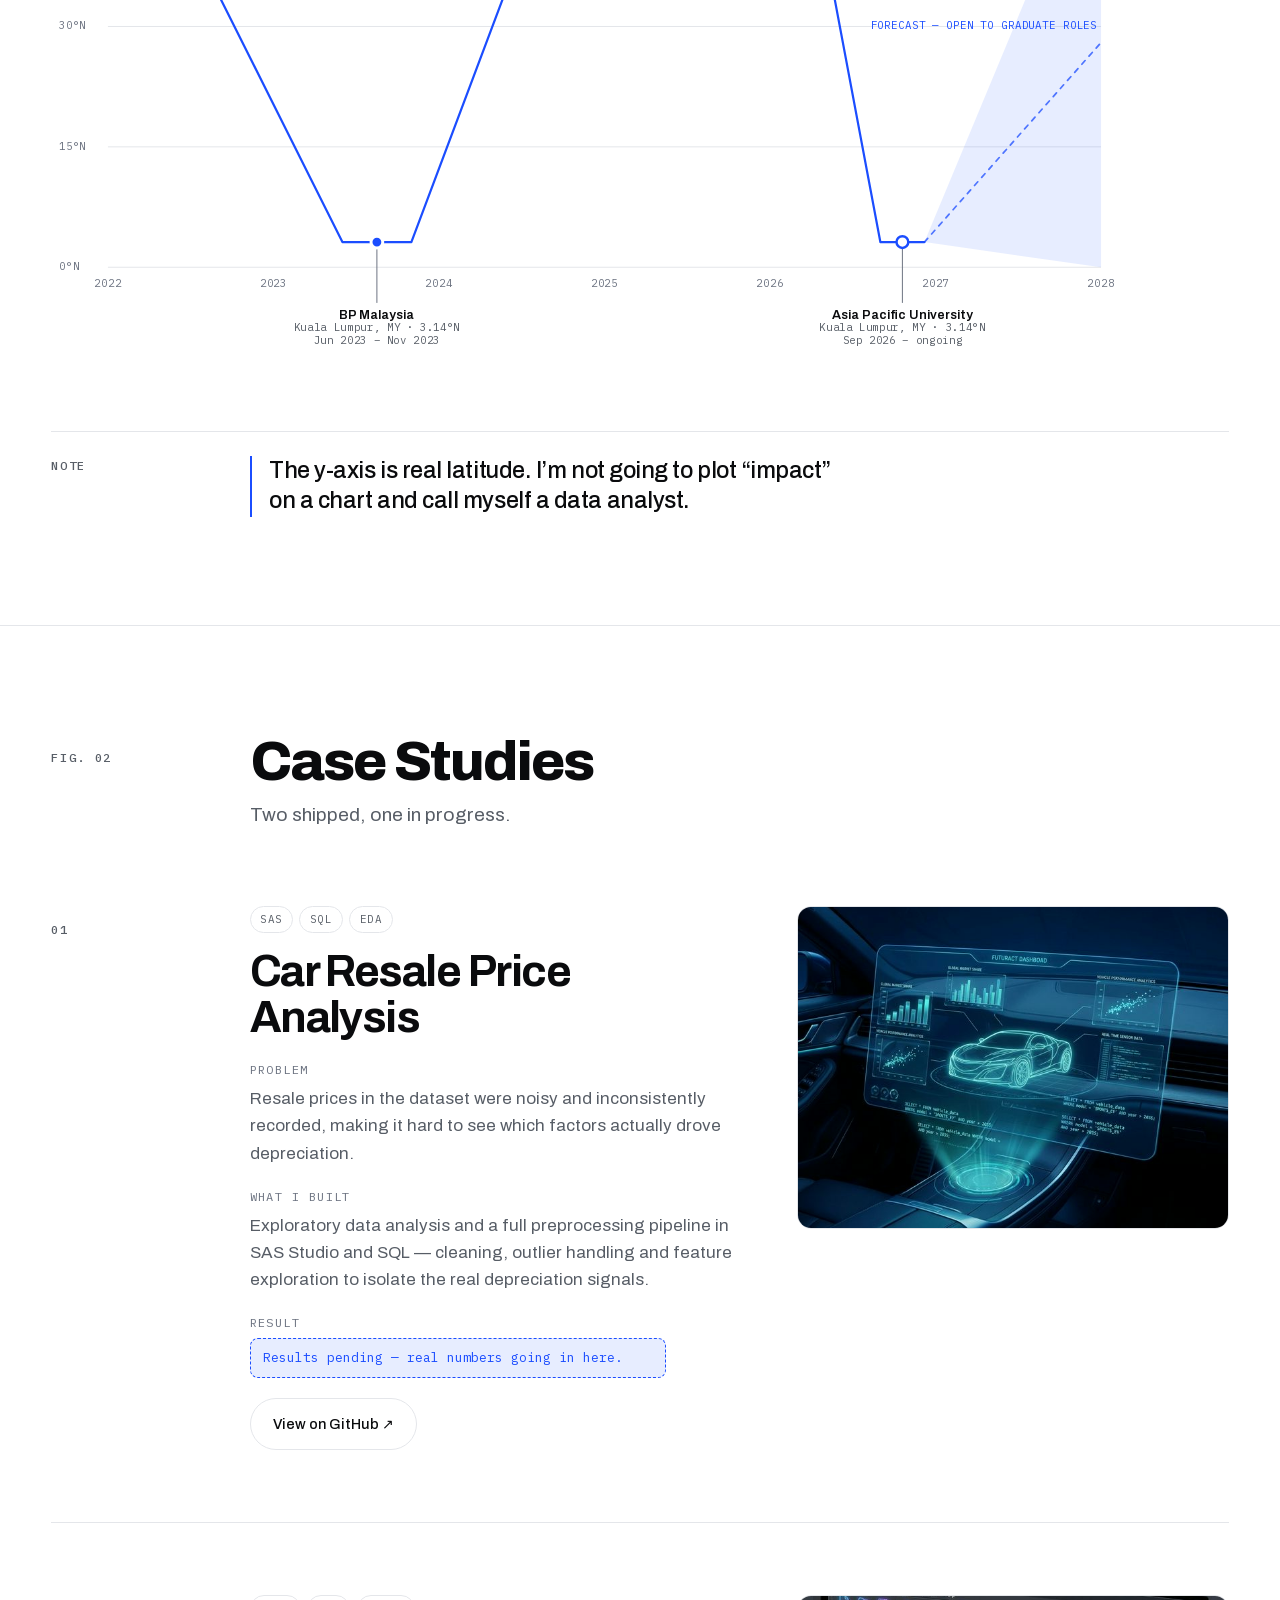
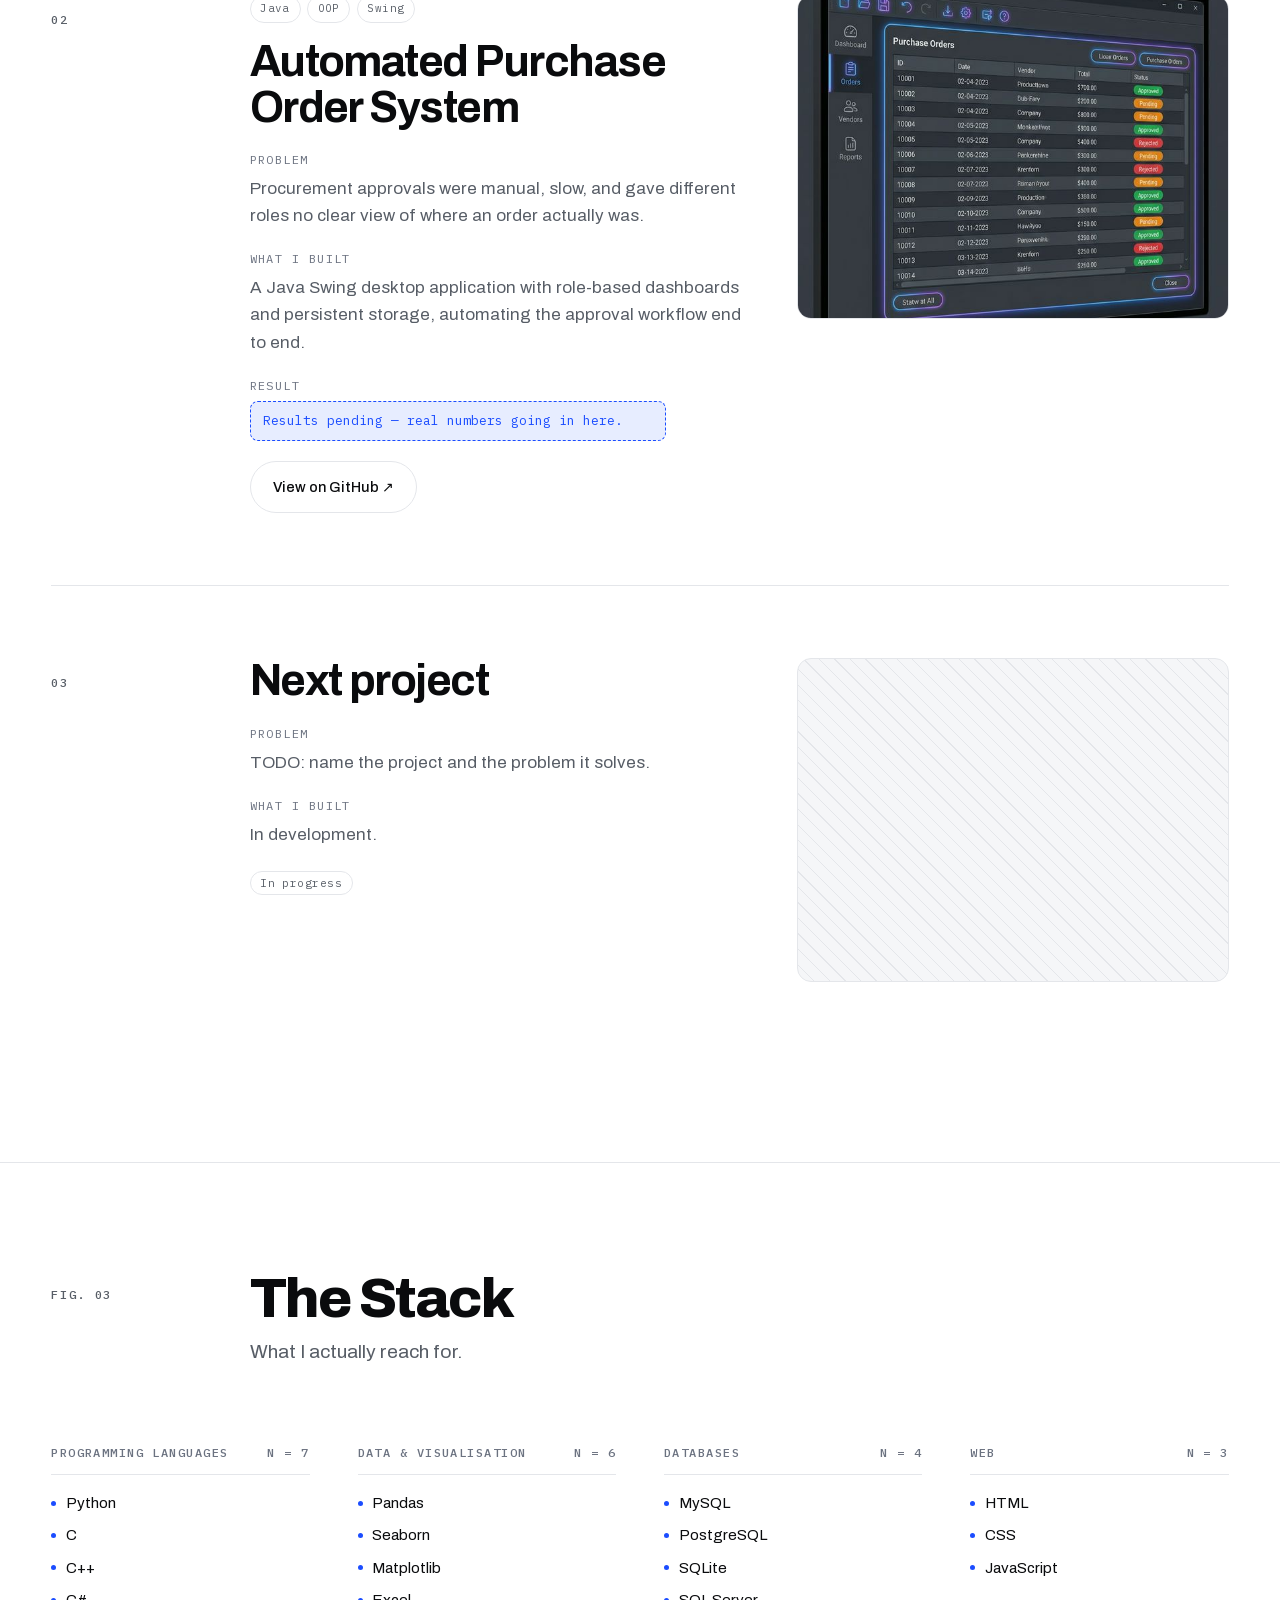
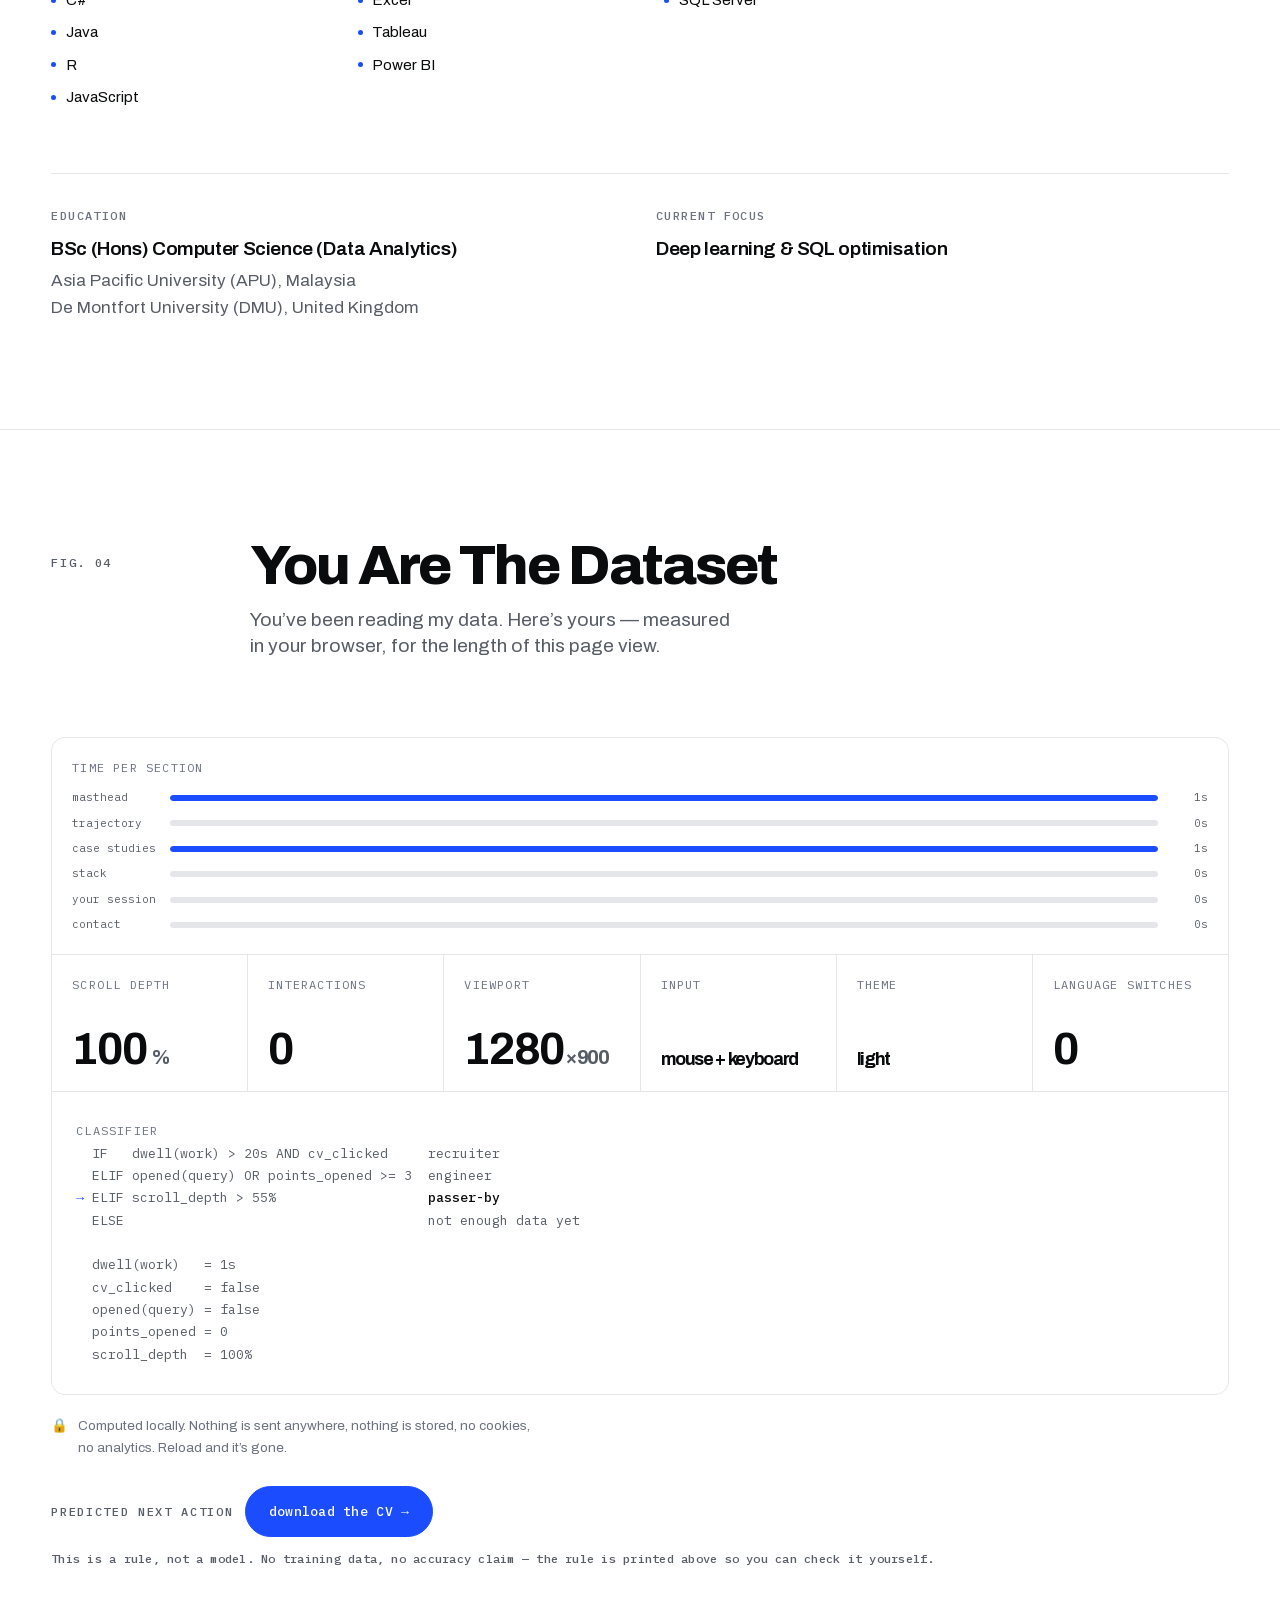
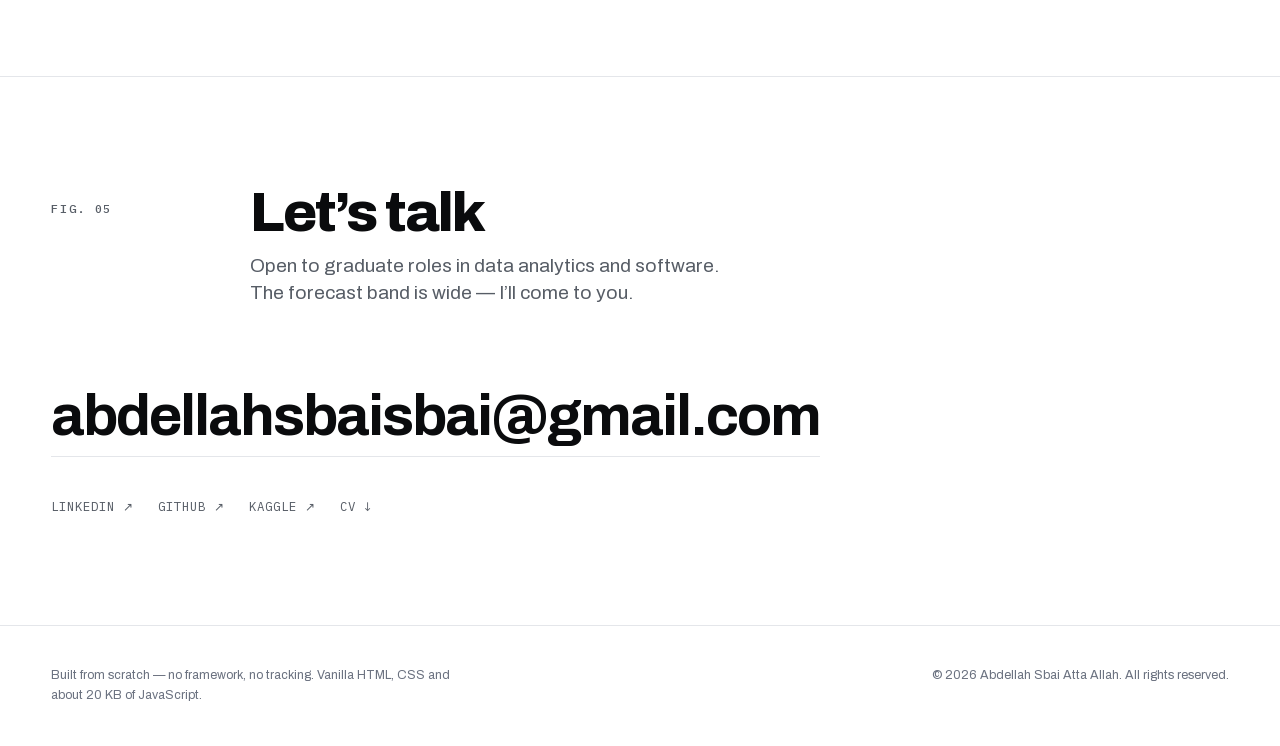
==== commit 58e7a333: "Rework: blue/black/white, Swiss type, one-shot chart reveal Four fixes from review.  Chart reveal no" ====
--- a/index.html
+++ b/index.html
@@ -43,11 +43,10 @@
     <link rel="icon" type="image/png" href="assets/favicon.png" sizes="any">
     <link rel="apple-touch-icon" href="assets/icon-192.png">
     <link rel="manifest" href="site.webmanifest">
-    <meta name="theme-color" content="#f6f4ef" media="(prefers-color-scheme: light)">
-    <meta name="theme-color" content="#0c0b0a" media="(prefers-color-scheme: dark)">
-
-    <link rel="preload" href="./assets/fonts/inter.woff2" as="font" type="font/woff2" crossorigin>
-    <link rel="preload" href="./assets/fonts/instrument-serif.woff2" as="font" type="font/woff2" crossorigin>
+    <meta name="theme-color" content="#ffffff" media="(prefers-color-scheme: light)">
+    <meta name="theme-color" content="#08090b" media="(prefers-color-scheme: dark)">
+
+    <link rel="preload" href="./assets/fonts/archivo.woff2" as="font" type="font/woff2" crossorigin>
     <link rel="stylesheet" href="style.css">
 
     <script type="application/ld+json">
--- a/style.css
+++ b/style.css
@@ -23,56 +23,48 @@
 /* 01  FONTS ---------------------------------------------------------------- */
 
 @font-face {
-    font-family: 'Instrument Serif';
+    font-family: 'Archivo';
+    font-style: normal;
+    font-weight: 400 800;
+    font-display: swap;
+    src: url('./assets/fonts/archivo.woff2') format('woff2');
+}
+
+@font-face {
+    font-family: 'IBM Plex Mono';
     font-style: normal;
     font-weight: 400;
     font-display: swap;
-    src: url('./assets/fonts/instrument-serif.woff2') format('woff2');
+    src: url('./assets/fonts/plex-mono-400.woff2') format('woff2');
 }
 
 @font-face {
-    font-family: 'Instrument Serif';
-    font-style: italic;
-    font-weight: 400;
+    font-family: 'IBM Plex Mono';
+    font-style: normal;
+    font-weight: 500;
     font-display: swap;
-    src: url('./assets/fonts/instrument-serif-italic.woff2') format('woff2');
-}
-
-@font-face {
-    font-family: 'Inter';
-    font-style: normal;
-    font-weight: 100 900;
-    font-display: swap;
-    src: url('./assets/fonts/inter.woff2') format('woff2');
-}
-
-@font-face {
-    font-family: 'JetBrains Mono';
-    font-style: normal;
-    font-weight: 400 600;
-    font-display: swap;
-    src: url('./assets/fonts/jetbrains-mono.woff2') format('woff2');
+    src: url('./assets/fonts/plex-mono-500.woff2') format('woff2');
 }
 
 /* 02  DESIGN TOKENS -------------------------------------------------------- */
 
 :root {
     /* Colour — light is the default. One accent, used only for data. */
-    --paper: #f6f4ef;
-    --paper-2: #efece5;
-    --ink: #14110f;
-    --muted: #6b655e;
-    --faint: #726c64;
-    --rule: #e0dbd2;
-    --accent: #ff4a1c;
-    --accent-ink: #c8330c;
-    --accent-soft: rgba(255, 74, 28, 0.12);
-    --shadow: rgba(20, 17, 15, 0.08);
+    --paper: #ffffff;
+    --paper-2: #f5f6f8;
+    --ink: #0a0b0d;
+    --muted: #575d66;
+    --faint: #6b7280;
+    --rule: #e4e6ea;
+    --accent: #1b4dff;
+    --accent-ink: #1b4dff;
+    --accent-soft: rgba(27, 77, 255, 0.10);
+    --shadow: rgba(10, 11, 13, 0.10);
 
     /* Type */
-    --serif: 'Instrument Serif', 'Iowan Old Style', Georgia, serif;
-    --sans: 'Inter', -apple-system, BlinkMacSystemFont, 'Segoe UI', Roboto, sans-serif;
-    --mono: 'JetBrains Mono', ui-monospace, SFMono-Regular, Menlo, monospace;
+    --display: 'Archivo', 'Helvetica Neue', Helvetica, Arial, sans-serif;
+    --sans: 'Archivo', 'Helvetica Neue', Helvetica, Arial, sans-serif;
+    --mono: 'IBM Plex Mono', ui-monospace, SFMono-Regular, Menlo, monospace;
 
     --t-display: clamp(3.4rem, 11vw, 9rem);
     --t-h1: clamp(2.6rem, 7vw, 5.5rem);
@@ -95,42 +87,43 @@
 
 @media (prefers-color-scheme: dark) {
     :root:not([data-theme='light']) {
-        --paper: #0c0b0a;
-        --paper-2: #131110;
-        --ink: #ede9e3;
-        --muted: #8c857c;
-        --faint: #827b72;
-        --rule: #23211e;
-        --accent: #ff5a30;
-        --accent-soft: rgba(255, 90, 48, 0.16);
-        --shadow: rgba(0, 0, 0, 0.5);
+        --paper: #08090b;
+        --paper-2: #101217;
+        --ink: #edeff2;
+        --muted: #9aa2ad;
+        --faint: #7c848f;
+        --rule: #1e2127;
+        --accent: #5b87ff;
+        --accent-ink: #5b87ff;
+        --accent-soft: rgba(91, 135, 255, 0.16);
+        --shadow: rgba(0, 0, 0, 0.6);
     }
 }
 
 [data-theme='dark'] {
-    --paper: #0c0b0a;
-    --paper-2: #131110;
-    --ink: #ede9e3;
-    --muted: #8c857c;
-    --faint: #827b72;
-    --rule: #23211e;
-    --accent: #ff5a30;
-    --accent-ink: #ff5a30;
-    --accent-soft: rgba(255, 90, 48, 0.16);
-    --shadow: rgba(0, 0, 0, 0.5);
+    --paper: #08090b;
+    --paper-2: #101217;
+    --ink: #edeff2;
+    --muted: #9aa2ad;
+    --faint: #7c848f;
+    --rule: #1e2127;
+    --accent: #5b87ff;
+    --accent-ink: #5b87ff;
+    --accent-soft: rgba(91, 135, 255, 0.16);
+    --shadow: rgba(0, 0, 0, 0.6);
 }
 
 [data-theme='light'] {
-    --paper: #f6f4ef;
-    --paper-2: #efece5;
-    --ink: #14110f;
-    --muted: #6b655e;
-    --faint: #726c64;
-    --rule: #e0dbd2;
-    --accent: #ff4a1c;
-    --accent-ink: #c8330c;
-    --accent-soft: rgba(255, 74, 28, 0.12);
-    --shadow: rgba(20, 17, 15, 0.08);
+    --paper: #ffffff;
+    --paper-2: #f5f6f8;
+    --ink: #0a0b0d;
+    --muted: #575d66;
+    --faint: #6b7280;
+    --rule: #e4e6ea;
+    --accent: #1b4dff;
+    --accent-ink: #1b4dff;
+    --accent-soft: rgba(27, 77, 255, 0.10);
+    --shadow: rgba(10, 11, 13, 0.10);
 }
 
 /* 03  RESET & BASE --------------------------------------------------------- */
@@ -224,9 +217,9 @@
 
 /* 04  TYPOGRAPHY ----------------------------------------------------------- */
 
-.serif {
-    font-family: var(--serif);
-    font-weight: 400;
+.display {
+    font-family: var(--display);
+    font-weight: 800;
     letter-spacing: -0.015em;
     line-height: 1.02;
 }
@@ -248,7 +241,7 @@
 }
 
 .num {
-    font-family: var(--serif);
+    font-family: var(--display);
     font-variant-numeric: tabular-nums;
     line-height: 0.9;
 }
@@ -280,10 +273,11 @@
 }
 
 .fig__title {
-    font-family: var(--serif);
+    font-family: var(--display);
+    font-weight: 800;
     font-size: var(--t-h2);
     line-height: 1;
-    letter-spacing: -0.02em;
+    letter-spacing: -0.035em;
     margin-bottom: 0.75rem;
 }
 
@@ -568,10 +562,11 @@
 }
 
 .masthead__name {
-    font-family: var(--serif);
+    font-family: var(--display);
+    font-weight: 800;
     font-size: var(--t-display);
-    line-height: 0.92;
-    letter-spacing: -0.03em;
+    line-height: 0.9;
+    letter-spacing: -0.045em;
     margin-bottom: 1.5rem;
     text-wrap: balance;
 }
@@ -600,12 +595,13 @@
 }
 
 .masthead__tagline {
-    font-family: var(--serif);
-    font-style: italic;
+    font-family: var(--display);
+    font-weight: 500;
     font-size: clamp(1.3rem, 2.6vw, 2.1rem);
-    line-height: 1.2;
-    color: var(--muted);
-    max-width: 24ch;
+    line-height: 1.22;
+    letter-spacing: -0.025em;
+    color: var(--ink);
+    max-width: 26ch;
     margin-block: 2rem 0.6rem;
 }
 
@@ -640,17 +636,18 @@
 }
 
 .btn--primary {
-    background: var(--ink);
-    color: var(--paper);
-    font-family: var(--mono);
-    font-size: 0.82rem;
-    letter-spacing: 0.02em;
-}
-
-.btn--primary:hover {
     background: var(--accent);
     border-color: var(--accent);
     color: #fff;
+    font-family: var(--mono);
+    font-size: 0.82rem;
+    letter-spacing: 0.02em;
+}
+
+.btn--primary:hover {
+    background: var(--ink);
+    border-color: var(--ink);
+    color: var(--paper);
 }
 
 .btn--ghost {
@@ -748,9 +745,11 @@
 }
 
 .figures__value {
-    font-family: var(--serif);
+    font-family: var(--display);
+    font-weight: 800;
     font-size: clamp(2.4rem, 5.5vw, 4.5rem);
     line-height: 0.9;
+    letter-spacing: -0.04em;
     font-variant-numeric: tabular-nums;
 }
 
@@ -886,12 +885,15 @@
 }
 
 .chart__footnote p {
-    font-family: var(--serif);
-    font-style: italic;
-    font-size: clamp(1.05rem, 1.8vw, 1.5rem);
-    line-height: 1.35;
+    font-family: var(--display);
+    font-weight: 500;
+    font-size: clamp(1.05rem, 1.8vw, 1.45rem);
+    line-height: 1.32;
+    letter-spacing: -0.02em;
     max-width: 46ch;
-    color: var(--muted);
+    color: var(--ink);
+    border-left: 2px solid var(--accent);
+    padding-left: 1.1rem;
 }
 
 @media (max-width: 860px) {
@@ -939,9 +941,11 @@
 }
 
 .chart__detail-org {
-    font-family: var(--serif);
+    font-family: var(--display);
+    font-weight: 700;
     font-size: clamp(1.4rem, 3vw, 2rem);
     line-height: 1.05;
+    letter-spacing: -0.03em;
 }
 
 .chart__detail-role {
@@ -994,10 +998,11 @@
 }
 
 .case__title {
-    font-family: var(--serif);
+    font-family: var(--display);
+    font-weight: 700;
     font-size: clamp(1.75rem, 3.4vw, 2.75rem);
     line-height: 1.05;
-    letter-spacing: -0.02em;
+    letter-spacing: -0.035em;
     margin-bottom: 1.25rem;
 }
 
@@ -1145,9 +1150,10 @@
 
 .aside-card strong {
     display: block;
-    font-family: var(--serif);
-    font-size: 1.35rem;
-    font-weight: 400;
+    font-family: var(--display);
+    font-size: 1.2rem;
+    font-weight: 600;
+    letter-spacing: -0.02em;
     color: var(--ink);
     line-height: 1.2;
     margin-bottom: 0.4rem;
@@ -1184,15 +1190,25 @@
 }
 
 .metric__value {
-    font-family: var(--serif);
+    font-family: var(--display);
+    font-weight: 700;
     font-size: clamp(1.9rem, 3.5vw, 2.8rem);
     line-height: 0.95;
+    letter-spacing: -0.03em;
     font-variant-numeric: tabular-nums;
 }
 
 .metric__value span {
     font-size: 0.45em;
     color: var(--muted);
+}
+
+/* Word-valued metrics (input, theme) need to fit the tile, not tower over it. */
+.metric__value .metric__word {
+    display: block;
+    font-size: 0.4em;
+    line-height: 1.2;
+    color: var(--ink);
 }
 
 /* Horizontal bars for dwell time */
@@ -1288,10 +1304,11 @@
 
 .contact__mail {
     display: inline-block;
-    font-family: var(--serif);
+    font-family: var(--display);
+    font-weight: 700;
     font-size: clamp(1.6rem, 5vw, 3.6rem);
     line-height: 1.1;
-    letter-spacing: -0.02em;
+    letter-spacing: -0.035em;
     word-break: break-word;
     border-bottom: 1px solid var(--rule);
     padding-bottom: 0.15em;
@@ -1492,23 +1509,26 @@
 .crosshair {
     position: fixed;
     inset: 0;
+    width: 100%;
+    height: 100%;
     z-index: 150;
     pointer-events: none;
     display: none;
+    overflow: visible;
     mix-blend-mode: difference;
 }
 
 .crosshair line {
-    stroke: #808080;
+    stroke: #6e6e6e;
     stroke-width: 1;
     stroke-dasharray: 3 5;
 }
 
 .crosshair text {
     font-family: var(--mono);
-    font-size: 9px;
+    font-size: 10px;
     letter-spacing: 0.06em;
-    fill: #808080;
+    fill: #6e6e6e;
 }
 
 @media (hover: hover) and (pointer: fine) and (min-width: 861px) {
@@ -1519,13 +1539,15 @@
 
 /* 15  REVEAL, REDUCED MOTION, PRINT ---------------------------------------- */
 
-.reveal {
+/* Gated on .js: the hidden state only applies once the script that will reveal
+   it is actually running. Without JavaScript every section stays visible. */
+.js .reveal {
     opacity: 0;
     transform: translateY(18px);
     transition: opacity 0.7s var(--slow), transform 0.7s var(--slow);
 }
 
-.reveal.is-visible {
+.js .reveal.is-visible {
     opacity: 1;
     transform: none;
 }
@@ -1544,7 +1566,7 @@
         scroll-behavior: auto !important;
     }
 
-    .reveal {
+    .js .reveal {
         opacity: 1;
         transform: none;
     }
@@ -1598,9 +1620,11 @@
 }
 
 .plain h1 {
-    font-family: var(--serif);
+    font-family: var(--display);
+    font-weight: 800;
     font-size: var(--t-h2);
     line-height: 1;
+    letter-spacing: -0.035em;
     margin-bottom: 1rem;
 }
 
@@ -1659,16 +1683,20 @@
 }
 
 .notfound__code {
-    font-family: var(--serif);
+    font-family: var(--display);
+    font-weight: 800;
     font-size: clamp(6rem, 22vw, 16rem);
     line-height: 0.85;
+    letter-spacing: -0.05em;
     color: var(--accent);
 }
 
 .notfound__title {
-    font-family: var(--serif);
+    font-family: var(--display);
+    font-weight: 800;
     font-size: var(--t-h2);
     line-height: 1.05;
+    letter-spacing: -0.035em;
 }
 
 .notfound p {
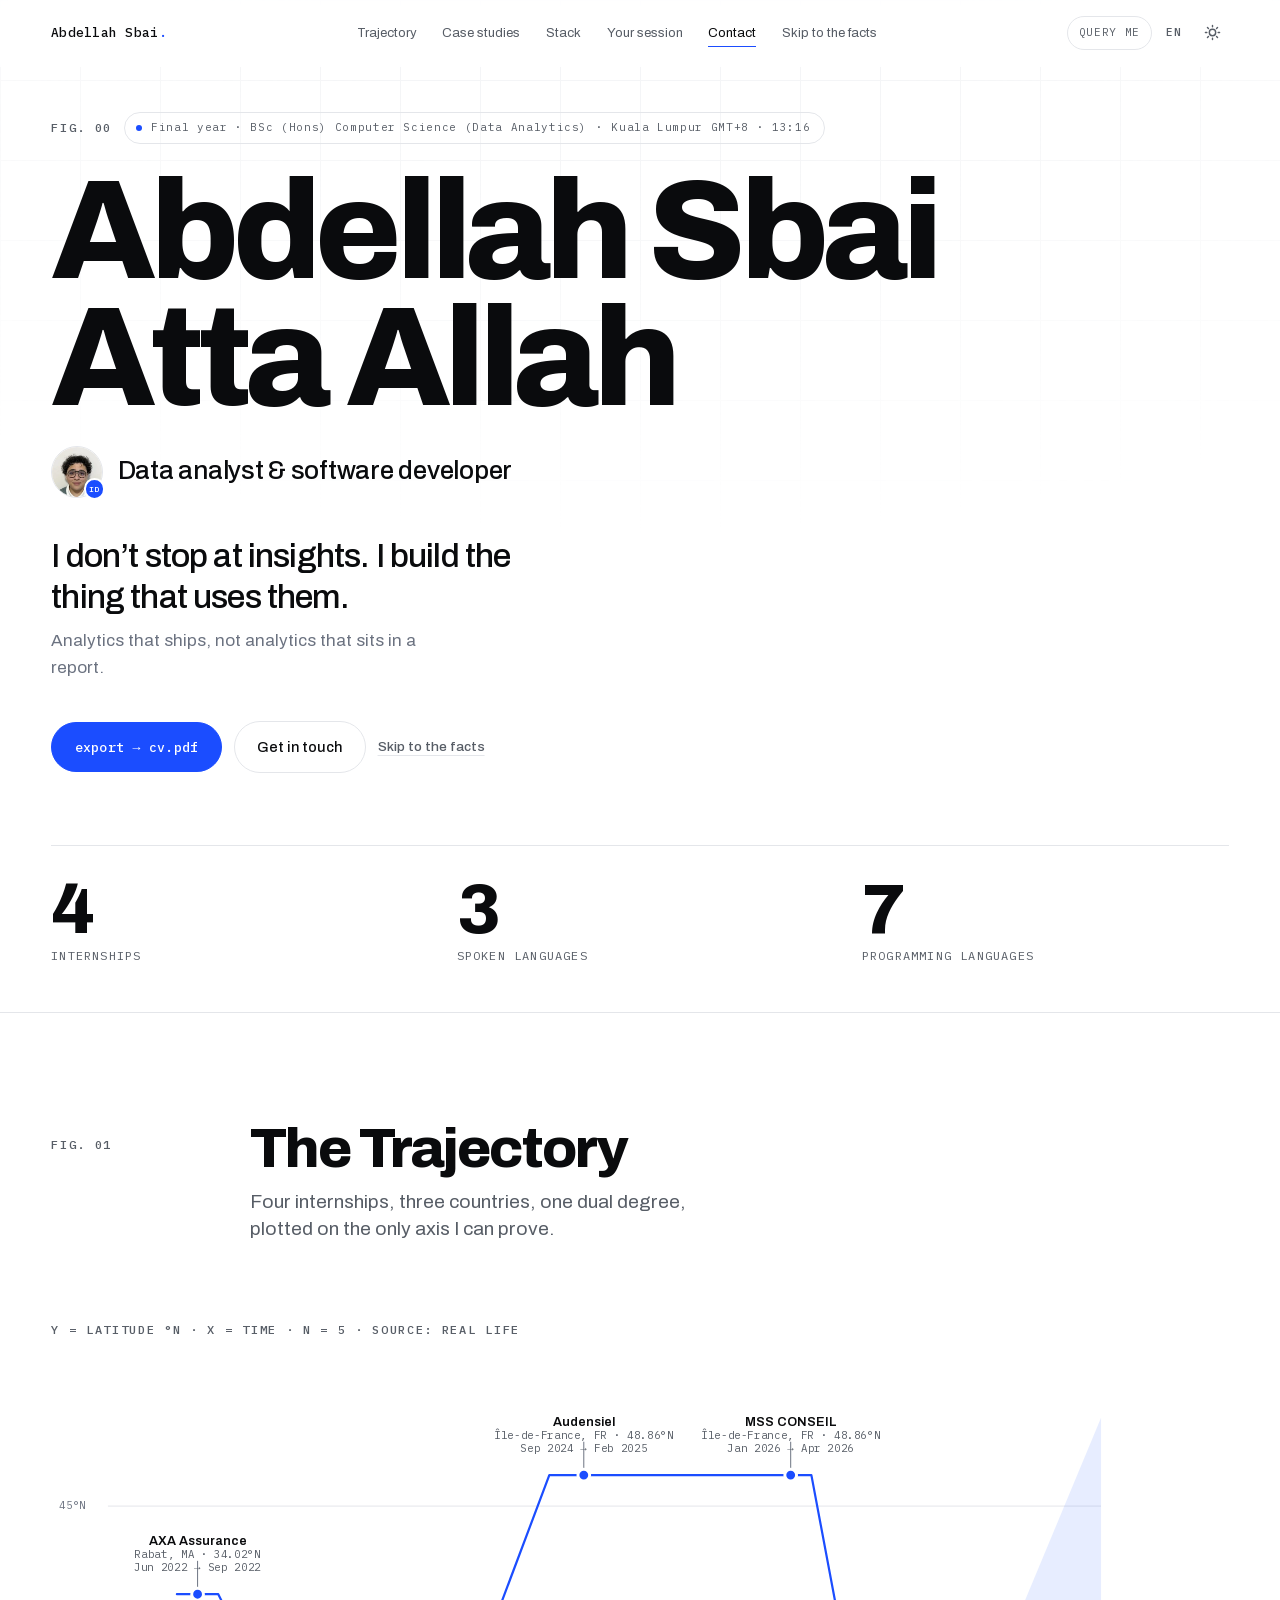
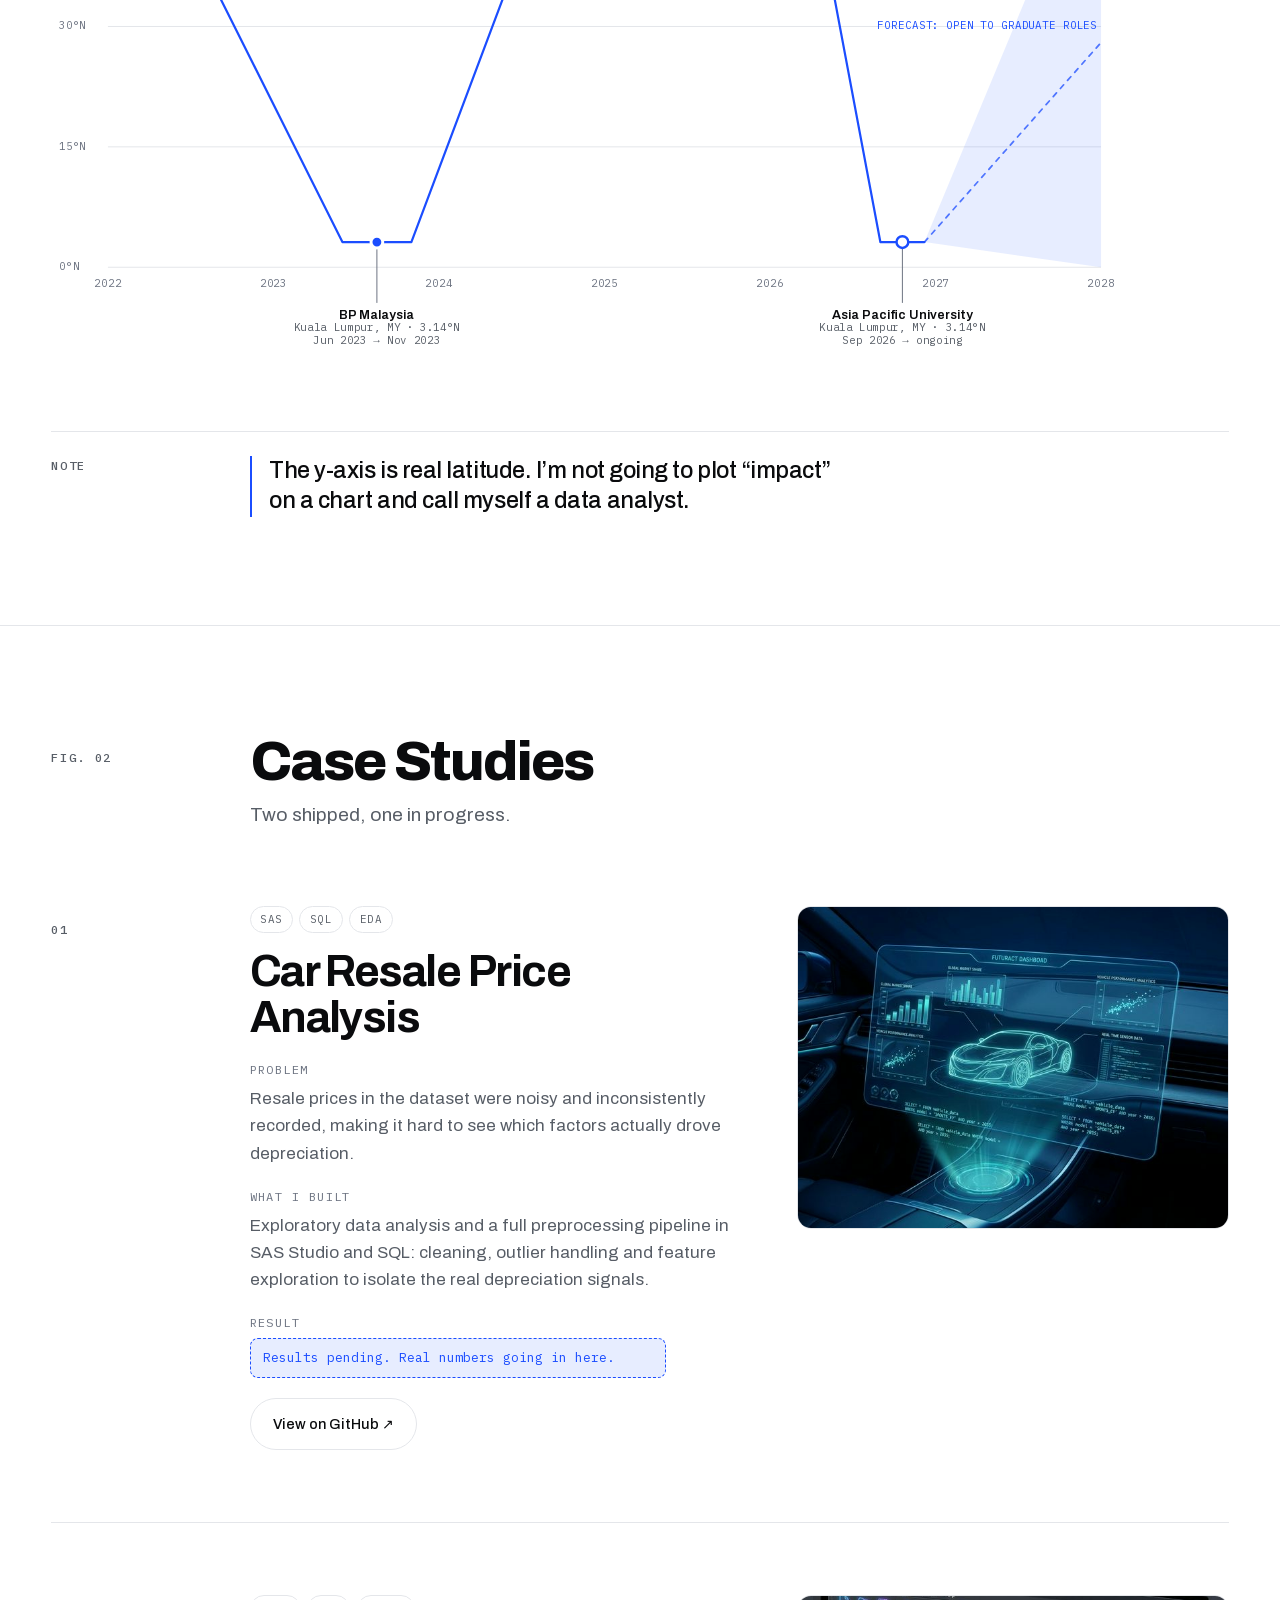
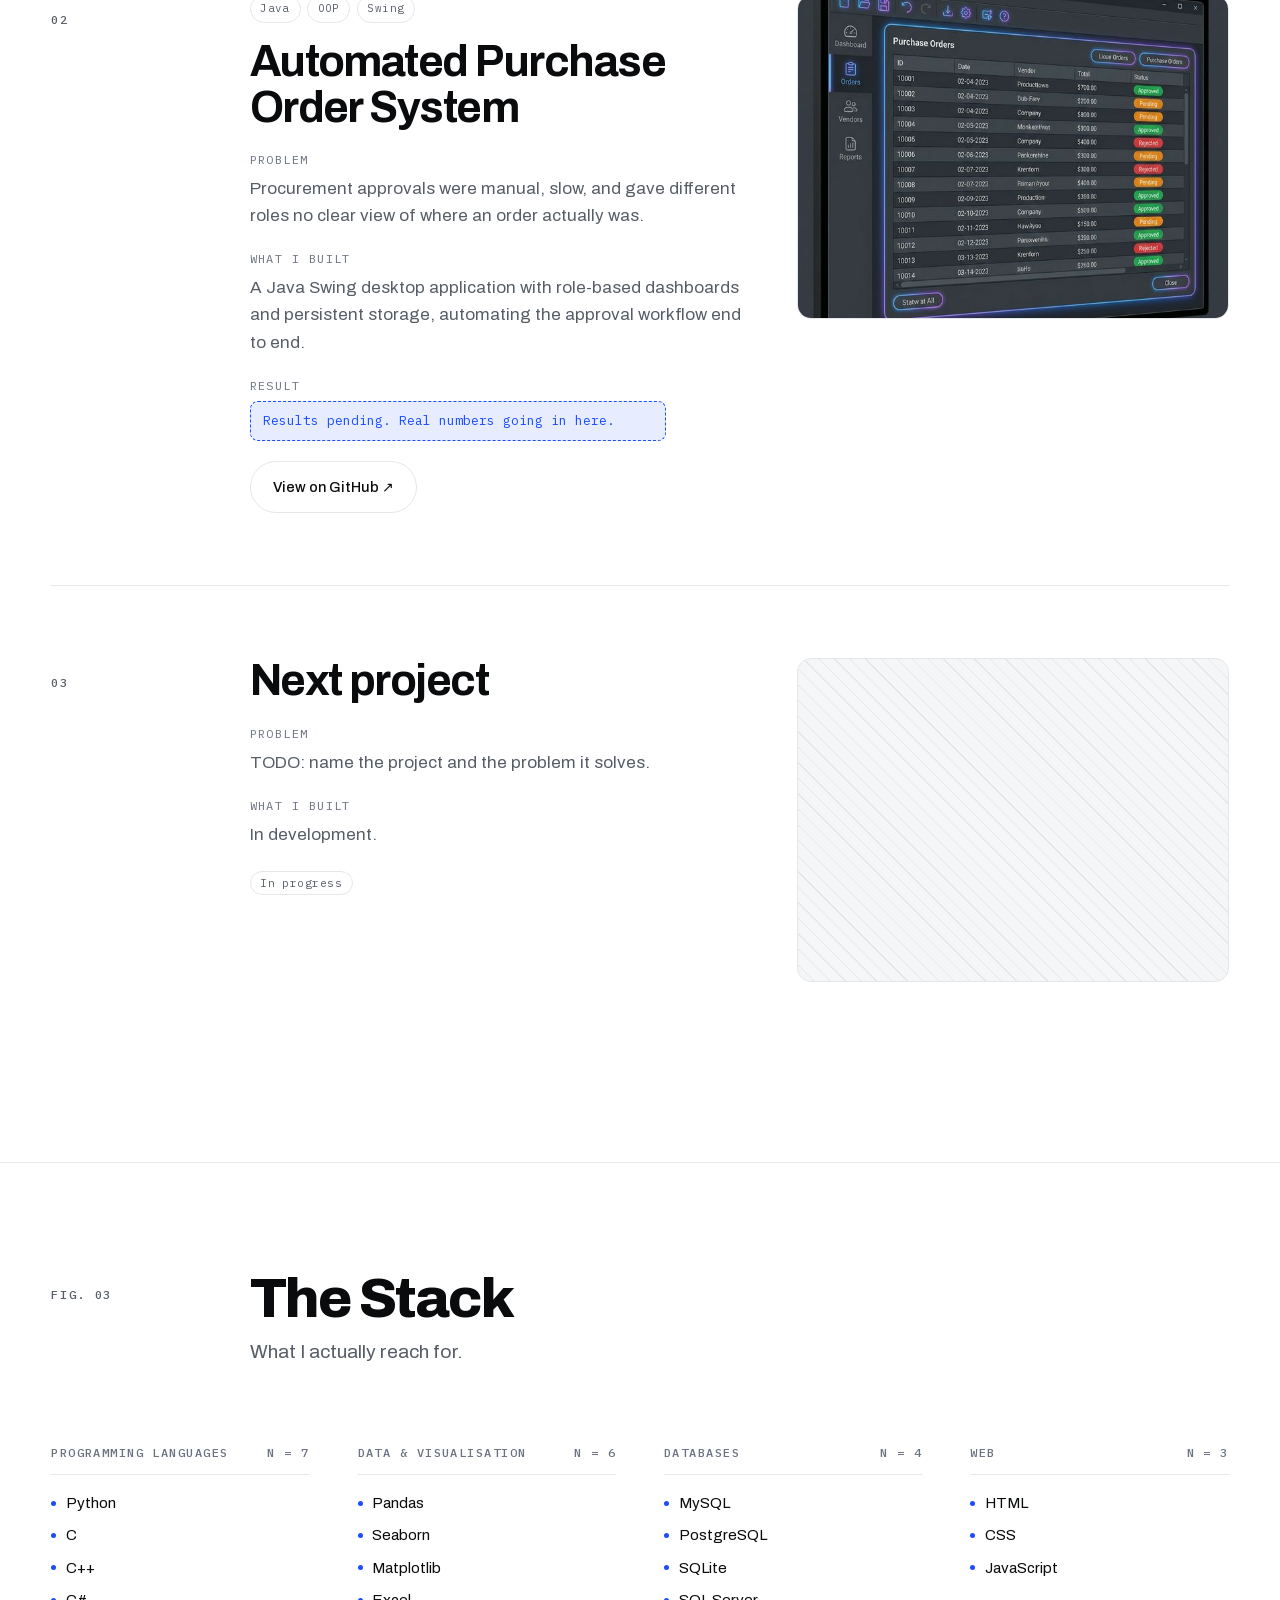
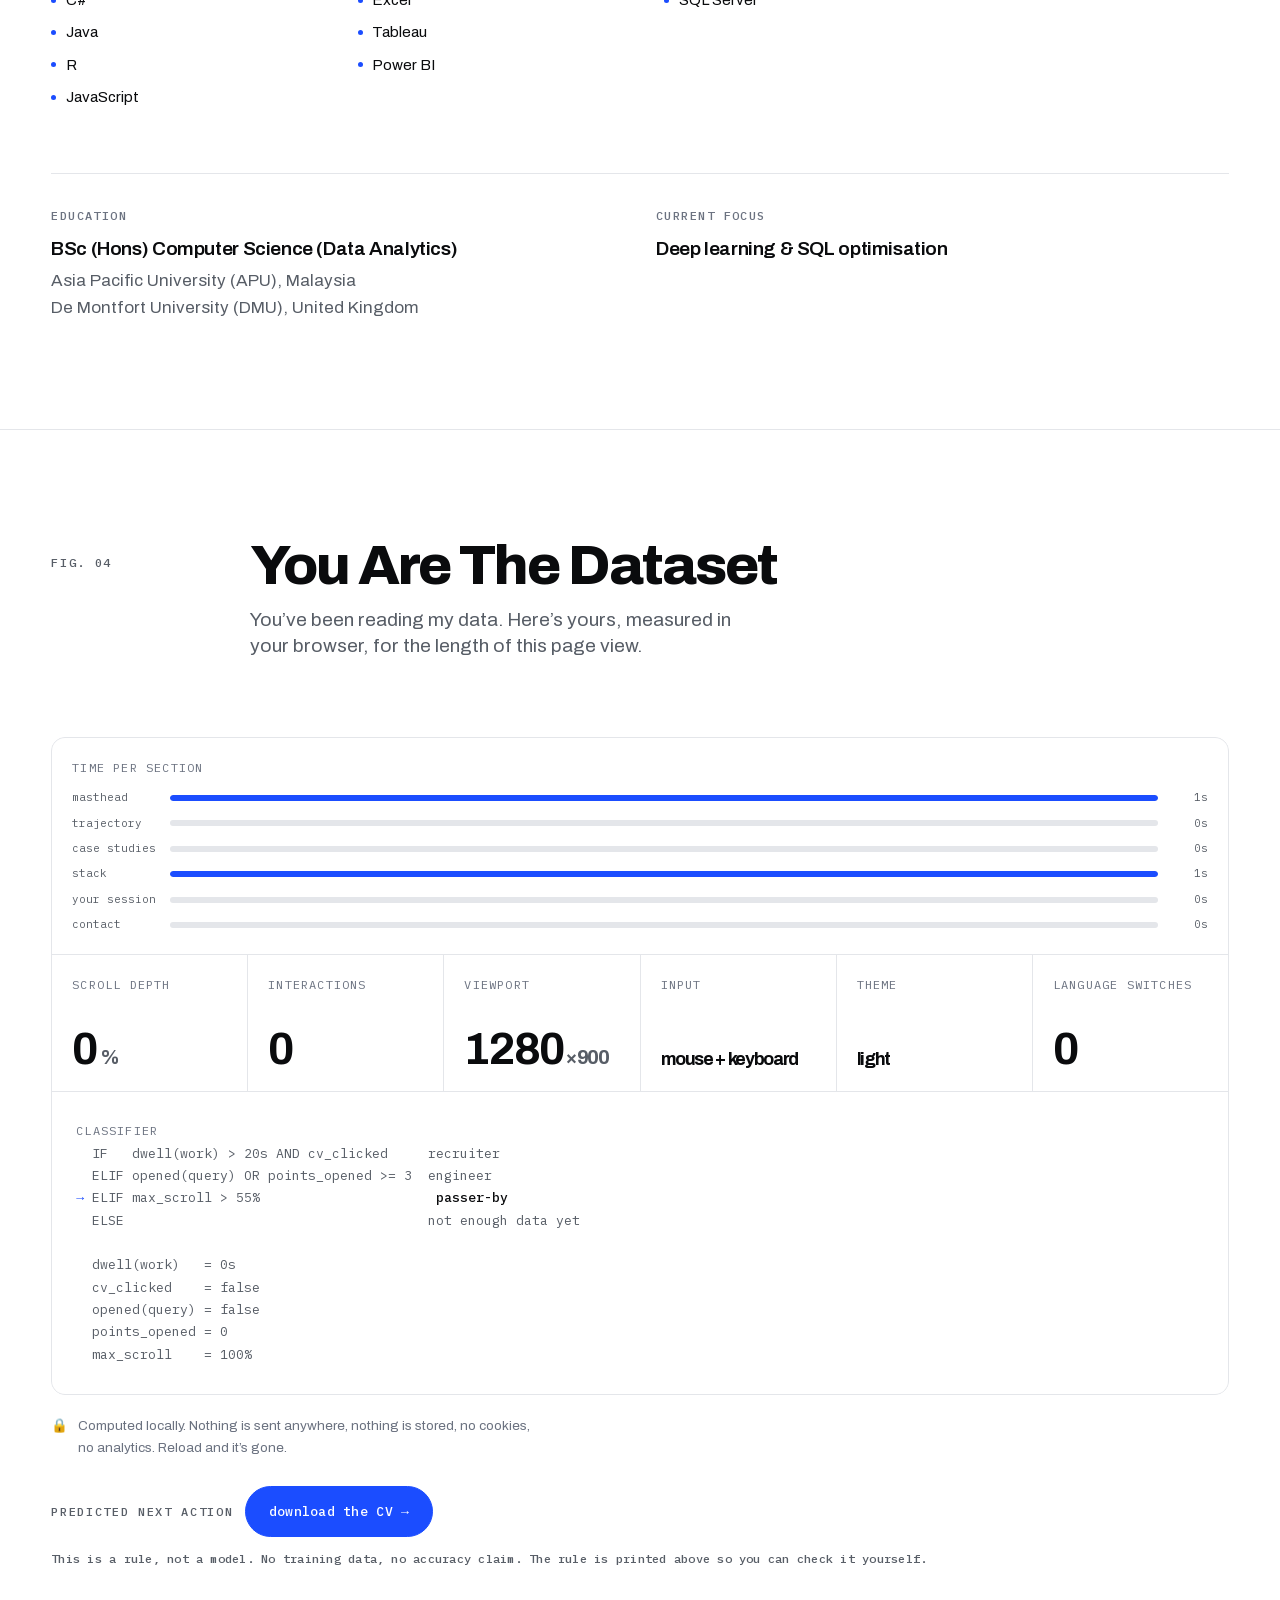
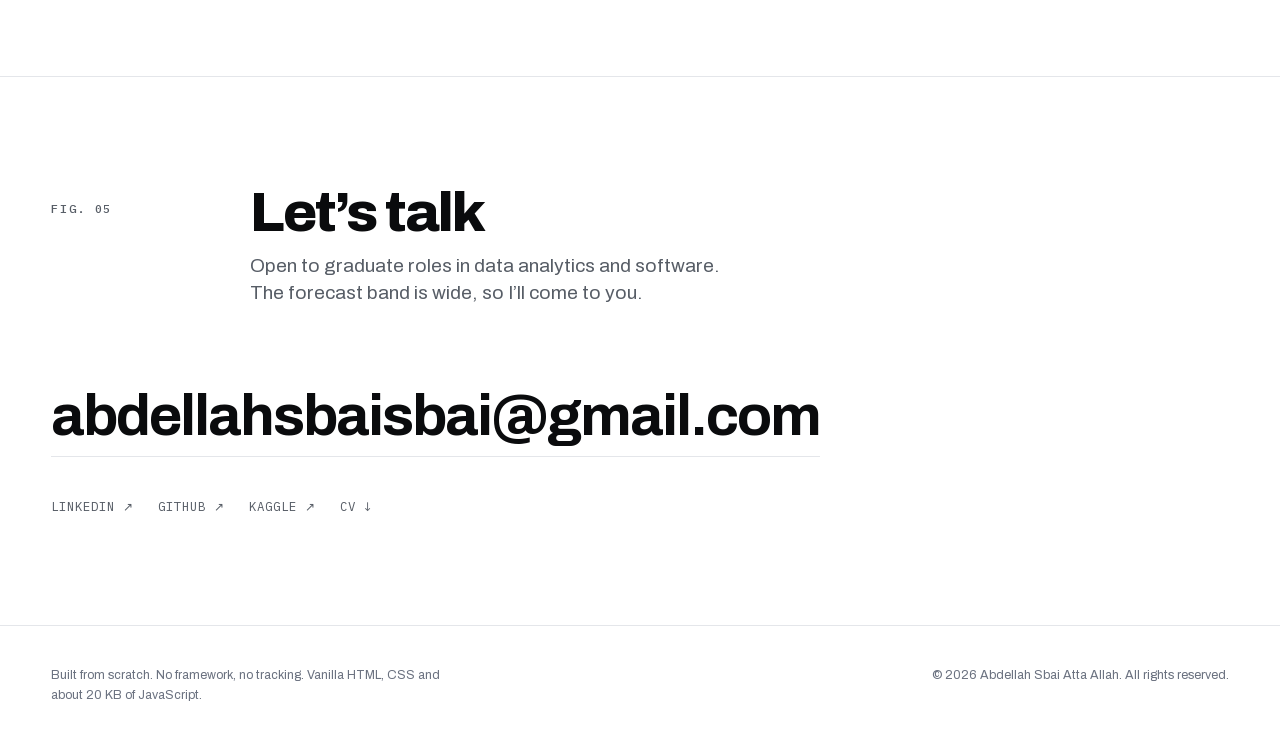
==== commit e23d1424: "Add ID card, drop the countries figure, remove em dashes, fix scroll depth ID card   Clicking the po" ====
--- a/index.html
+++ b/index.html
@@ -4,7 +4,7 @@
 <head>
     <meta charset="UTF-8">
     <meta name="viewport" content="width=device-width, initial-scale=1.0">
-    <title>Abdellah Sbai Atta Allah — Data Analyst & Software Developer</title>
+    <title>Abdellah Sbai Atta Allah, Data Analyst & Software Developer</title>
     <meta name="description"
         content="Data analyst and software developer. Four internships across Morocco, Malaysia and France, plotted on the only axis I can prove: latitude.">
     <meta name="author" content="Abdellah Sbai Atta Allah">
@@ -16,7 +16,7 @@
             try {
                 var stored = localStorage.getItem('portfolio_theme');
                 if (stored) document.documentElement.setAttribute('data-theme', stored);
-            } catch (e) { /* private mode — fall back to the CSS media query */ }
+            } catch (e) { /* private mode: fall back to the CSS media query */ }
         })();
     </script>
 
@@ -26,18 +26,18 @@
     <meta property="og:locale" content="en_US">
     <meta property="og:locale:alternate" content="fr_FR">
     <meta property="og:locale:alternate" content="es_ES">
-    <meta property="og:title" content="Abdellah Sbai Atta Allah — Data Analyst & Software Developer">
+    <meta property="og:title" content="Abdellah Sbai Atta Allah, Data Analyst & Software Developer">
     <meta property="og:description"
-        content="Four internships, three countries, one dual degree — plotted on the only axis I can prove.">
+        content="Four internships, three countries, one dual degree, plotted on the only axis I can prove.">
     <meta property="og:image" content="https://sbaiii.com/assets/og-image.png">
     <meta property="og:image:width" content="1200">
     <meta property="og:image:height" content="630">
     <meta property="og:image:alt" content="A career plotted as a line chart: latitude against time.">
 
     <meta name="twitter:card" content="summary_large_image">
-    <meta name="twitter:title" content="Abdellah Sbai Atta Allah — Data Analyst & Software Developer">
+    <meta name="twitter:title" content="Abdellah Sbai Atta Allah, Data Analyst & Software Developer">
     <meta name="twitter:description"
-        content="Four internships, three countries, one dual degree — plotted on the only axis I can prove.">
+        content="Four internships, three countries, one dual degree, plotted on the only axis I can prove.">
     <meta name="twitter:image" content="https://sbaiii.com/assets/og-image.png">
 
     <link rel="icon" type="image/png" href="assets/favicon.png" sizes="any">
@@ -140,11 +140,15 @@
             <h1 class="masthead__name">Abdellah Sbai<br>Atta Allah</h1>
 
             <p class="masthead__byline">
-                <picture>
-                    <source srcset="./assets/portrait.webp" type="image/webp">
-                    <img class="masthead__portrait" src="./assets/portrait.jpg"
-                        alt="Abdellah Sbai Atta Allah" width="192" height="192" decoding="async">
-                </picture>
+                <button class="portrait-btn" id="idcard-open" type="button" aria-haspopup="dialog"
+                    aria-controls="idcard" aria-label="Open ID card">
+                    <picture>
+                        <source srcset="./assets/portrait.webp" type="image/webp">
+                        <img class="masthead__portrait" src="./assets/portrait.jpg"
+                            alt="Abdellah Sbai Atta Allah" width="192" height="192" decoding="async">
+                    </picture>
+                    <span class="portrait-btn__badge" aria-hidden="true">ID</span>
+                </button>
                 <span class="masthead__role" data-i18n="masthead.role">Data analyst &amp; software developer</span>
             </p>
 
@@ -275,7 +279,7 @@
     </main>
 
     <footer class="wrap colophon">
-        <p data-i18n="contact.colophon">Built from scratch — no framework, no tracking.</p>
+        <p data-i18n="contact.colophon">Built from scratch. No framework, no tracking.</p>
         <p>© <span id="year">2026</span> Abdellah Sbai Atta Allah. <span data-i18n="contact.rights">All rights
                 reserved.</span></p>
     </footer>
@@ -295,6 +299,11 @@
         </div>
     </div>
 
+    <!-- ==================== ID CARD ==================== -->
+    <div class="idcard" id="idcard" role="dialog" aria-modal="true" aria-label="ID card" hidden>
+        <div class="idcard__panel" id="idcard-panel"></div>
+    </div>
+
     <svg class="crosshair" id="crosshair" aria-hidden="true"></svg>
 
     <noscript>
--- a/style.css
+++ b/style.css
@@ -1,5 +1,5 @@
 /* =============================================================================
-   sbaiii.com — "A Career, Plotted"
+   sbaiii.com: "A Career, Plotted"
 
    Contents
      01  Fonts
@@ -49,7 +49,7 @@
 /* 02  DESIGN TOKENS -------------------------------------------------------- */
 
 :root {
-    /* Colour — light is the default. One accent, used only for data. */
+    /* Colour: light is the default. One accent, used only for data. */
     --paper: #ffffff;
     --paper-2: #f5f6f8;
     --ink: #0a0b0d;
@@ -153,7 +153,7 @@
     font-synthesis-weight: none;
 }
 
-/* Graph-paper motif — the background is literally a plot grid. */
+/* Graph-paper motif: the background is literally a plot grid. */
 body::before {
     content: '';
     position: fixed;
@@ -731,7 +731,7 @@
 /* Headline figures */
 .figures {
     display: grid;
-    grid-template-columns: repeat(4, 1fr);
+    grid-template-columns: repeat(auto-fit, minmax(150px, 1fr));
     gap: clamp(1rem, 3vw, 2.5rem);
     margin-top: clamp(3rem, 8vh, 6rem);
     padding-top: 2rem;
@@ -1504,6 +1504,220 @@
     white-space: nowrap;
 }
 
+/* 13b  ID CARD ------------------------------------------------------------- */
+
+.portrait-btn {
+    position: relative;
+    display: block;
+    flex: none;
+    padding: 0;
+    border-radius: 50%;
+    line-height: 0;
+    cursor: pointer;
+}
+
+.portrait-btn .masthead__portrait {
+    transition: transform var(--fast), border-color var(--fast);
+}
+
+.portrait-btn:hover .masthead__portrait,
+.portrait-btn:focus-visible .masthead__portrait {
+    border-color: var(--accent);
+    transform: scale(1.04);
+}
+
+/* Affordance: the portrait does not look clickable on its own. */
+.portrait-btn__badge {
+    position: absolute;
+    right: -2px;
+    bottom: -2px;
+    display: grid;
+    place-items: center;
+    width: 1.35rem;
+    height: 1.35rem;
+    border-radius: 50%;
+    background: var(--accent);
+    color: #fff;
+    font-family: var(--mono);
+    font-size: 0.5rem;
+    font-weight: 600;
+    letter-spacing: 0.04em;
+    line-height: 1;
+    border: 2px solid var(--paper);
+    transition: transform var(--fast);
+}
+
+.portrait-btn:hover .portrait-btn__badge {
+    transform: scale(1.12);
+}
+
+.idcard {
+    position: fixed;
+    inset: 0;
+    z-index: 210;
+    display: none;
+    overflow: auto;
+    padding: clamp(1rem, 6vh, 4rem) var(--gutter) 2rem;
+    background: color-mix(in srgb, var(--ink) 55%, transparent);
+}
+
+.idcard.is-open {
+    display: block;
+}
+
+.idcard__panel {
+    max-width: 680px;
+    margin-inline: auto;
+    background: var(--paper);
+    border: 1px solid var(--rule);
+    border-radius: 14px;
+    overflow: hidden;
+    box-shadow: 0 30px 90px rgba(0, 0, 0, 0.3);
+    animation: fadeUp 0.3s var(--slow) both;
+}
+
+.idcard__head {
+    display: flex;
+    align-items: center;
+    justify-content: space-between;
+    gap: 1rem;
+    padding: 0.85rem 1.25rem;
+    background: var(--accent);
+    color: #fff;
+}
+
+.idcard__doc {
+    font-family: var(--mono);
+    font-size: 0.7rem;
+    font-weight: 600;
+    letter-spacing: 0.22em;
+}
+
+.idcard__close {
+    display: inline-flex;
+    align-items: center;
+    gap: 0.4rem;
+    font-family: var(--mono);
+    font-size: 0.66rem;
+    letter-spacing: 0.1em;
+    text-transform: uppercase;
+    color: #fff;
+    opacity: 0.85;
+}
+
+.idcard__close:hover {
+    opacity: 1;
+}
+
+.idcard__body {
+    display: grid;
+    grid-template-columns: 132px minmax(0, 1fr);
+    gap: clamp(1rem, 3vw, 2rem);
+    padding: 1.5rem 1.25rem;
+}
+
+.idcard__photo img {
+    width: 132px;
+    height: 132px;
+    object-fit: cover;
+    border-radius: 6px;
+    border: 1px solid var(--rule);
+    filter: grayscale(1) contrast(1.05);
+}
+
+.idcard__issued {
+    display: block;
+    margin-top: 0.6rem;
+    font-family: var(--mono);
+    font-size: 0.56rem;
+    letter-spacing: 0.1em;
+    color: var(--faint);
+}
+
+.idcard__fields {
+    display: grid;
+    grid-template-columns: repeat(2, minmax(0, 1fr));
+    gap: 0.9rem 1.25rem;
+    align-content: start;
+}
+
+.idcard__field dt {
+    font-family: var(--mono);
+    font-size: 0.56rem;
+    letter-spacing: 0.14em;
+    text-transform: uppercase;
+    color: var(--faint);
+    margin-bottom: 0.15rem;
+}
+
+.idcard__field dd {
+    font-size: 0.86rem;
+    line-height: 1.35;
+    font-weight: 500;
+}
+
+.idcard__field:nth-child(1) dd,
+.idcard__field:nth-child(2) dd {
+    font-family: var(--display);
+    font-weight: 700;
+    font-size: 1.05rem;
+    letter-spacing: -0.01em;
+}
+
+.idcard__field:nth-child(7),
+.idcard__field:nth-child(8) {
+    grid-column: 1 / -1;
+}
+
+.idcard__actions {
+    display: flex;
+    flex-wrap: wrap;
+    gap: 0.5rem;
+    padding: 0 1.25rem 1.25rem;
+}
+
+.idcard__actions .btn {
+    padding: 0.6rem 1rem;
+    font-size: 0.8rem;
+}
+
+/* Decorative, but encoded from real values only. */
+.idcard__mrz {
+    padding: 0.9rem 1.25rem;
+    border-top: 1px solid var(--rule);
+    background: var(--paper-2);
+    font-family: var(--mono);
+    font-size: clamp(0.5rem, 1.9vw, 0.72rem);
+    line-height: 1.6;
+    letter-spacing: 0.06em;
+    color: var(--muted);
+    overflow-x: auto;
+    white-space: pre;
+}
+
+.idcard__hint {
+    padding: 0.75rem 1.25rem 1.1rem;
+    font-size: 0.72rem;
+    line-height: 1.45;
+    color: var(--faint);
+    border-top: 1px solid var(--rule);
+}
+
+@media (max-width: 560px) {
+    .idcard__body {
+        grid-template-columns: 1fr;
+    }
+
+    .idcard__fields {
+        grid-template-columns: 1fr;
+    }
+
+    .idcard__field:nth-child(7),
+    .idcard__field:nth-child(8) {
+        grid-column: auto;
+    }
+}
+
 /* 14  CROSSHAIR CURSOR ----------------------------------------------------- */
 
 .crosshair {
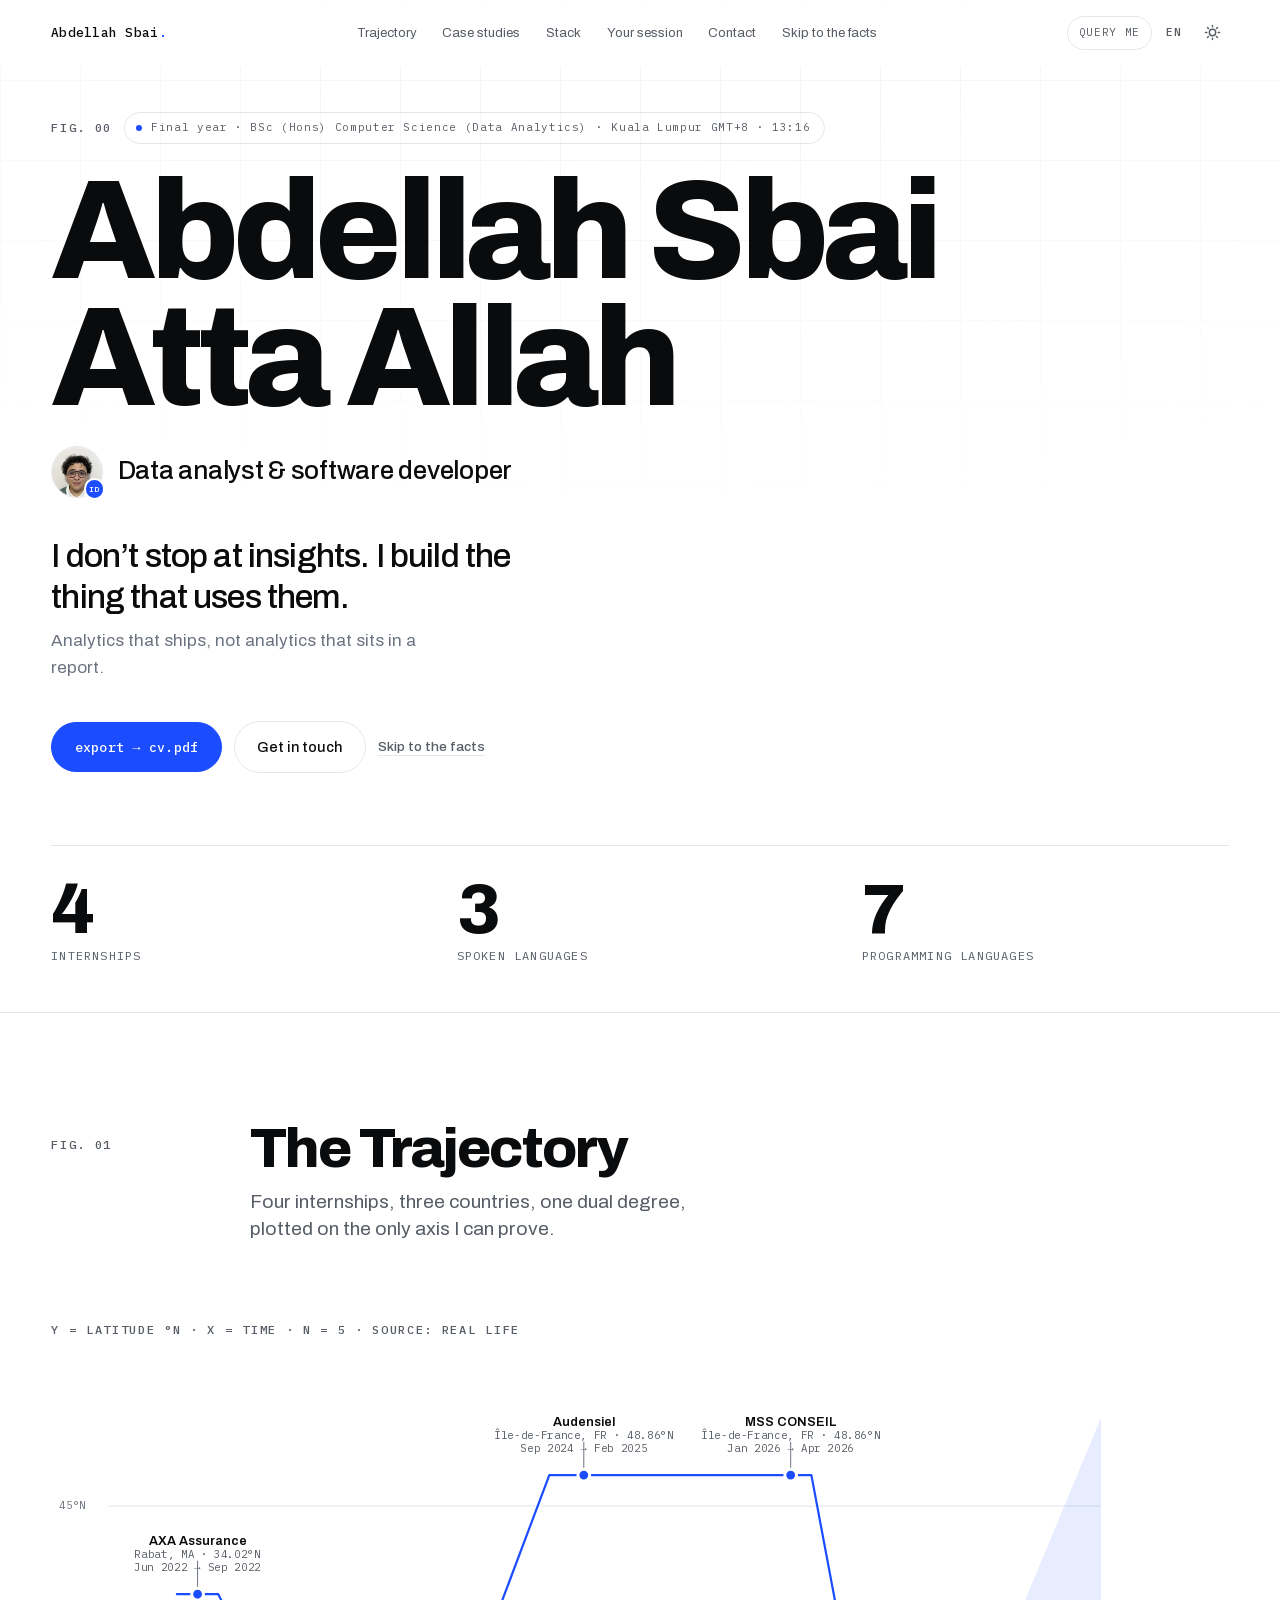
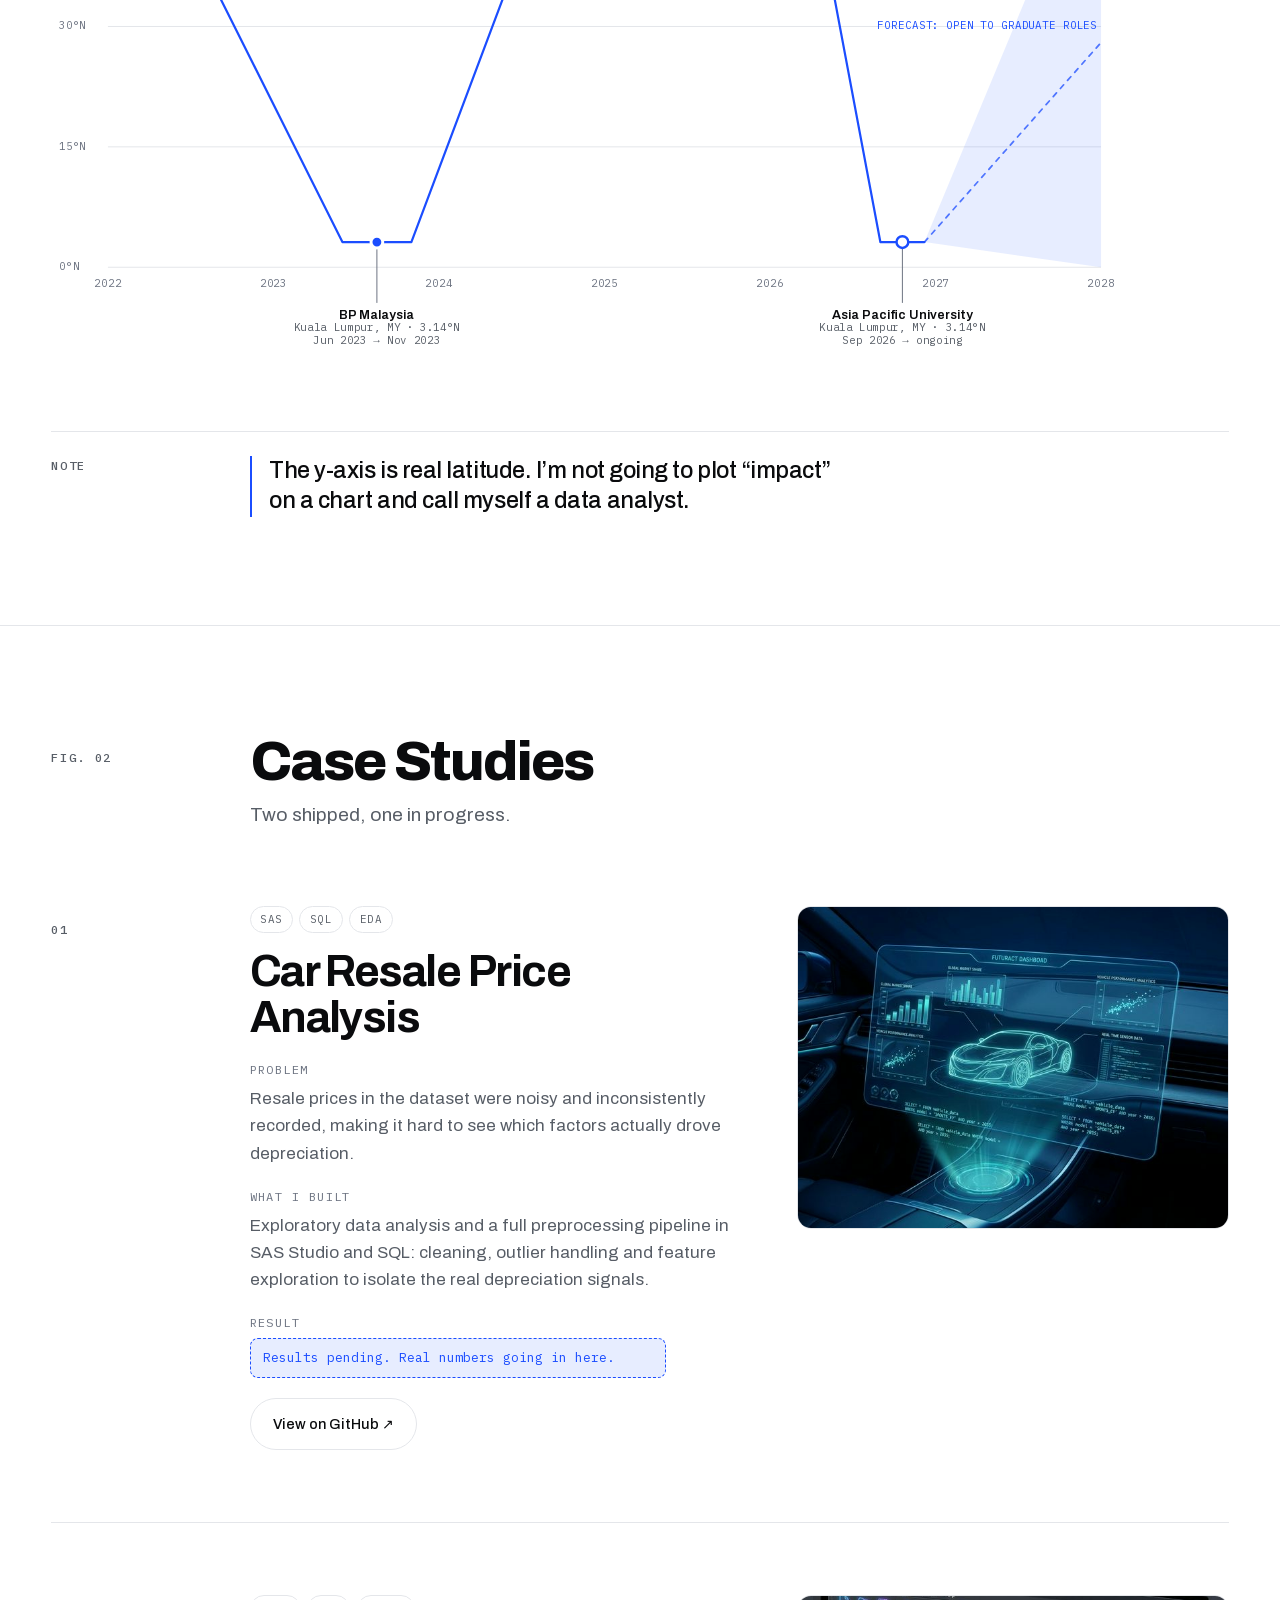
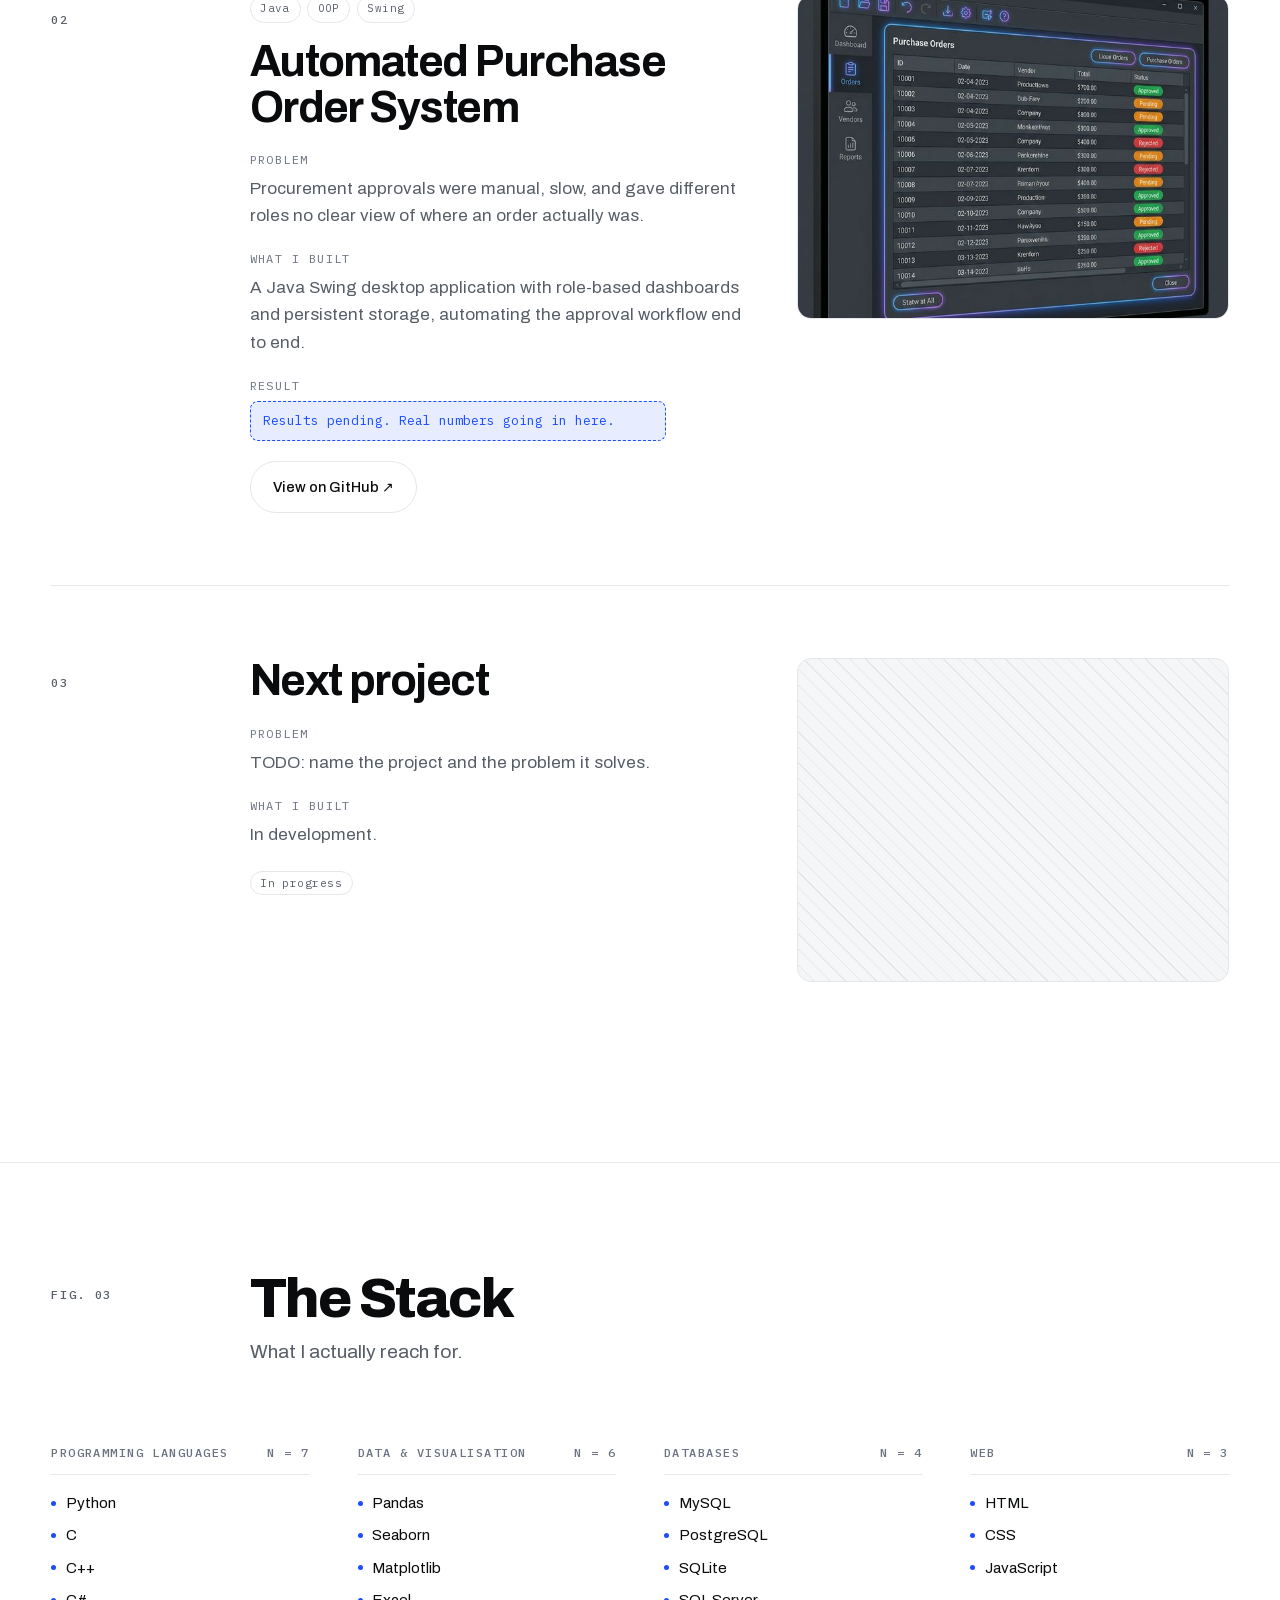
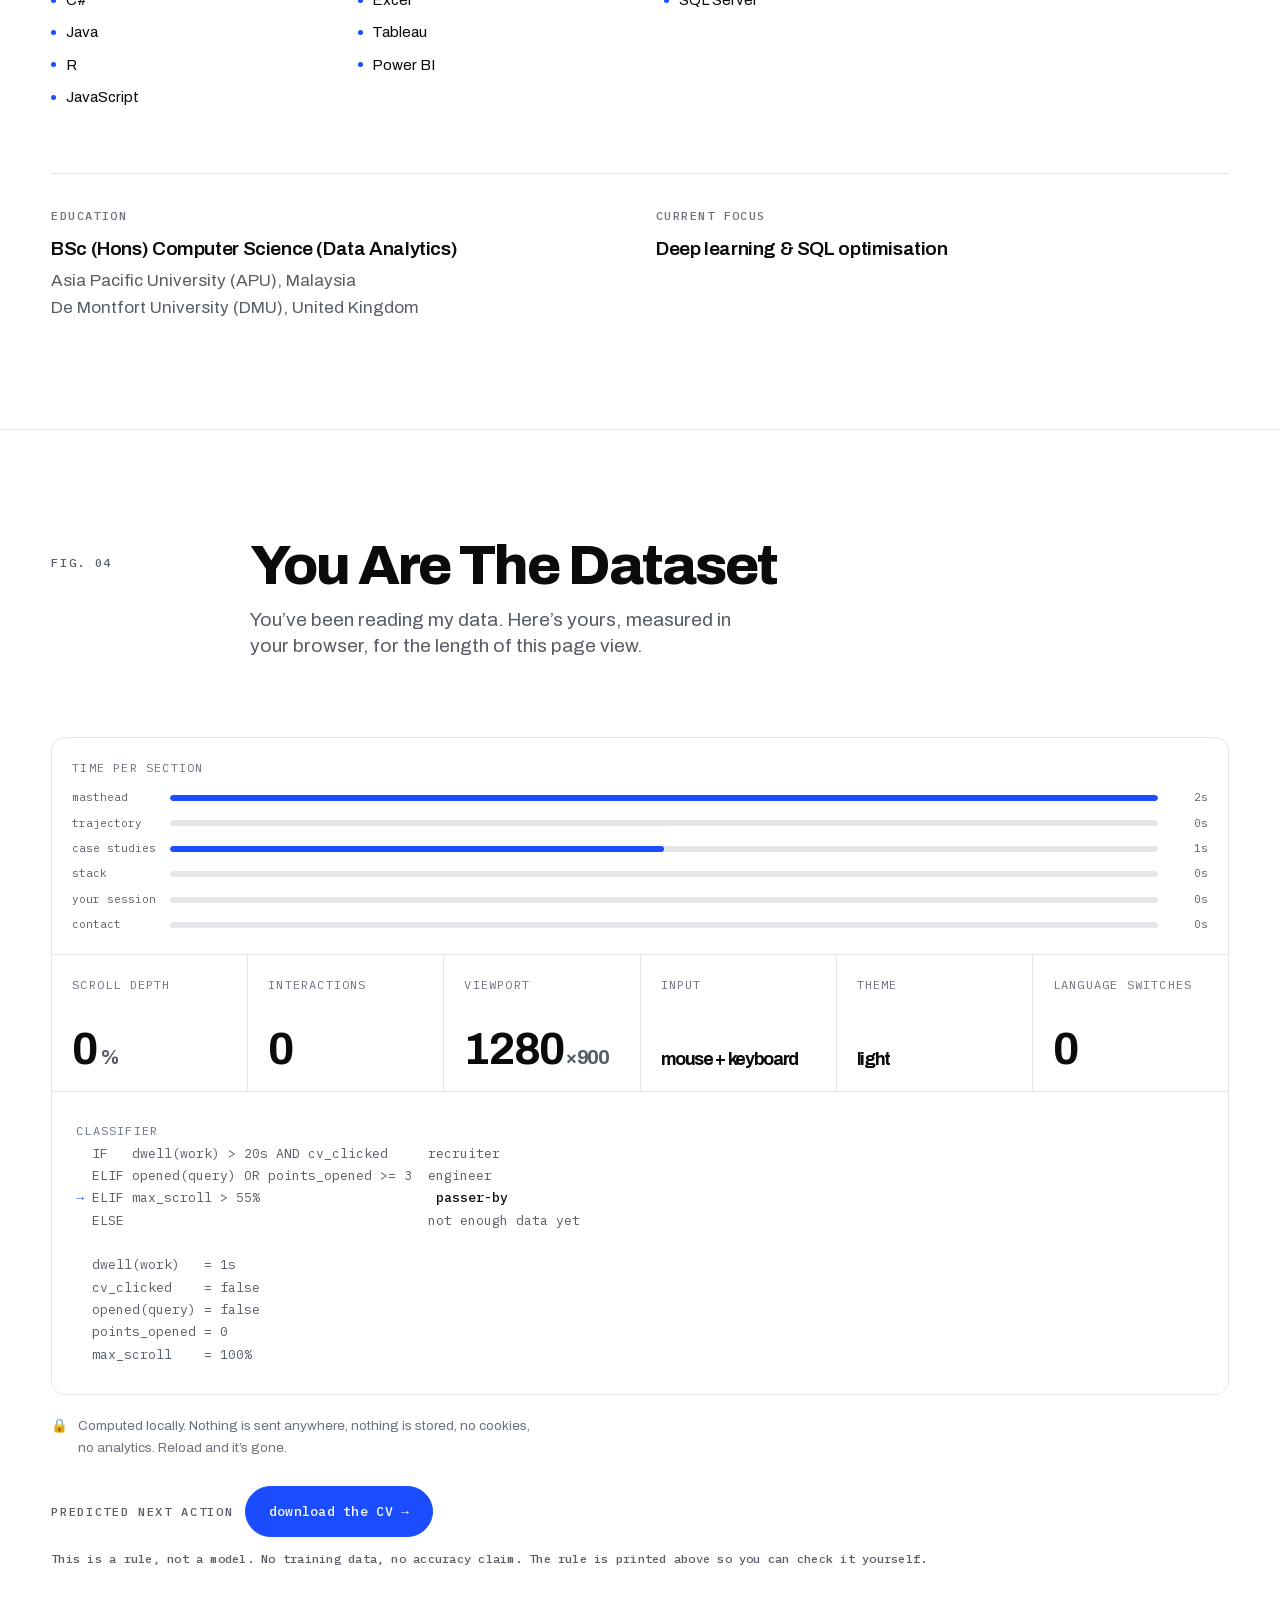
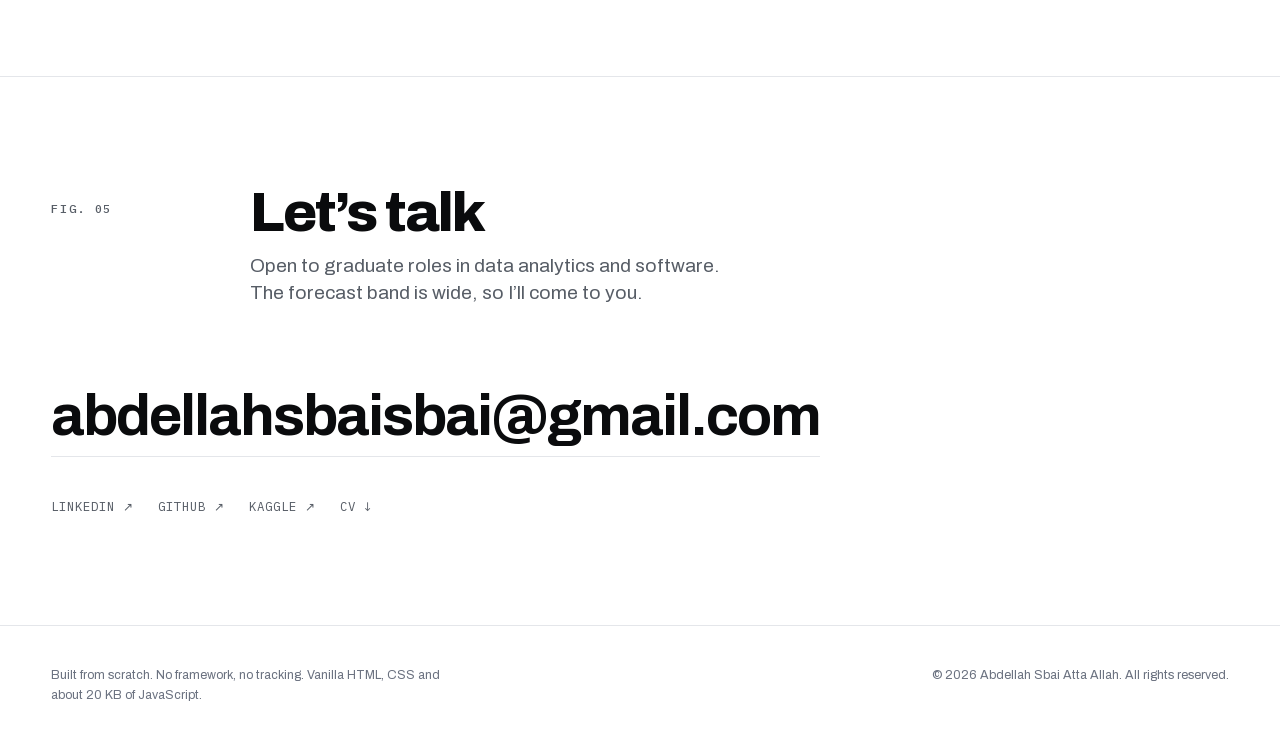
==== commit bfbbe33e: "Rebuild the mobile menu as a figure index The old menu was a generic slide-down list of links. The s" ====
--- a/index.html
+++ b/index.html
@@ -82,12 +82,42 @@
         <a class="brand" href="#top">Abdellah Sbai<span class="dot">.</span></a>
 
         <nav class="nav" id="nav" aria-label="Primary">
-            <a href="#trajectory" data-i18n="nav.trajectory">Trajectory</a>
-            <a href="#work" data-i18n="nav.work">Case studies</a>
-            <a href="#stack" data-i18n="nav.stack">Stack</a>
-            <a href="#session" data-i18n="nav.session">Your session</a>
-            <a href="#contact" data-i18n="nav.contact">Contact</a>
-            <a href="plain.html" data-i18n="nav.skip">Skip to the facts</a>
+            <div class="nav__index">
+                <a href="#top" class="nav__top" style="--i:0"><span class="nav__fig">fig. 00</span><span
+                        class="nav__label" data-i18n="nav.top">Masthead</span></a>
+                <a href="#trajectory" style="--i:1"><span class="nav__fig">fig. 01</span><span class="nav__label"
+                        data-i18n="nav.trajectory">Trajectory</span></a>
+                <a href="#work" style="--i:2"><span class="nav__fig">fig. 02</span><span class="nav__label"
+                        data-i18n="nav.work">Case studies</span></a>
+                <a href="#stack" style="--i:3"><span class="nav__fig">fig. 03</span><span class="nav__label"
+                        data-i18n="nav.stack">Stack</span></a>
+                <a href="#session" style="--i:4"><span class="nav__fig">fig. 04</span><span class="nav__label"
+                        data-i18n="nav.session">Your session</span></a>
+                <a href="#contact" style="--i:5"><span class="nav__fig">fig. 05</span><span class="nav__label"
+                        data-i18n="nav.contact">Contact</span></a>
+                <a href="plain.html" class="nav__skip" data-i18n="nav.skip">Skip to the facts</a>
+            </div>
+
+            <!-- Mobile only: the controls that do not fit the phone header. -->
+            <div class="nav__foot">
+                <div class="nav__actions">
+                    <a class="btn btn--primary" href="./assets/resume.pdf" download
+                        data-i18n="masthead.cv">export → cv.pdf</a>
+                    <button class="btn btn--ghost" type="button" id="query-open-mobile"
+                        data-i18n="query.open">Query me</button>
+                </div>
+                <div class="nav__langs" id="nav-langs" role="group" aria-label="Language">
+                    <button type="button" data-lang="en" lang="en">EN</button>
+                    <button type="button" data-lang="fr" lang="fr">FR</button>
+                    <button type="button" data-lang="es" lang="es">ES</button>
+                </div>
+                <a class="nav__plain" href="plain.html" data-i18n="nav.skip">Skip to the facts</a>
+                <span class="status">
+                    <span class="status__dot" aria-hidden="true"></span>
+                    <span data-i18n="masthead.status">Final year</span>
+                    <span class="js-clock"></span>
+                </span>
+            </div>
         </nav>
 
         <div class="controls">
@@ -133,7 +163,7 @@
                     <span class="status__dot" aria-hidden="true"></span>
                     <span class="status__full" data-i18n="masthead.statusFull">Final year</span>
                     <span class="status__short" data-i18n="masthead.status">Final year</span>
-                    <span id="status-clock"></span>
+                    <span class="js-clock"></span>
                 </span>
             </div>
 
--- a/style.css
+++ b/style.css
@@ -136,6 +136,12 @@
     padding: 0;
 }
 
+/* No scrolling the page behind the open mobile menu. */
+html.nav-open,
+html.nav-open body {
+    overflow: hidden;
+}
+
 html {
     scroll-behavior: smooth;
     overflow-x: clip;
@@ -337,6 +343,17 @@
     gap: clamp(0.75rem, 2vw, 2rem);
     font-size: 0.82rem;
     color: var(--muted);
+}
+
+/* The index is a plain row on desktop; it becomes the figure list on phones. */
+.nav__index {
+    display: contents;
+}
+
+.nav__fig,
+.nav__foot,
+.nav__top {
+    display: none;
 }
 
 .nav a {
@@ -521,26 +538,194 @@
         display: none;
     }
 
+    /* The site is a set of numbered figures, so the menu is their index:
+       each entry is a point on an axis, mirroring fig. 01. */
+
+    /* backdrop-filter would make .header the containing block for the fixed
+       menu below, capping it at the header's height instead of the viewport. */
+    .header {
+        background: var(--paper);
+        backdrop-filter: none;
+    }
+
+    .lang {
+        display: none;
+    }
+
     .nav {
         position: fixed;
-        inset: 0 0 auto 0;
+        inset: 0;
+        z-index: 95;
         flex-direction: column;
-        gap: 0;
-        padding: 5rem var(--gutter) 2rem;
+        justify-content: space-between;
+        gap: 2rem;
+        padding: 5.5rem var(--gutter) 2rem;
         background: var(--paper);
-        border-bottom: 1px solid var(--rule);
-        transform: translateY(-100%);
-        transition: transform var(--slow);
-        font-size: 1.1rem;
+        overflow-y: auto;
+        overscroll-behavior: contain;
+        opacity: 0;
+        visibility: hidden;
+        transform: translateY(-0.75rem);
+        transition: opacity 0.28s var(--slow), transform 0.4s var(--slow), visibility 0.28s;
     }
 
     .nav.is-open {
+        opacity: 1;
+        visibility: visible;
         transform: none;
     }
 
-    .nav a {
-        padding-block: 0.8rem;
-        border-bottom: 1px solid var(--rule);
+    .nav__index {
+        display: flex;
+        flex-direction: column;
+        position: relative;
+    }
+
+    /* the axis the figures sit on */
+    .nav__index::before {
+        content: '';
+        position: absolute;
+        left: 5px;
+        top: 1.6rem;
+        bottom: 2.4rem;
+        width: 1px;
+        background: var(--rule);
+    }
+
+    .nav__index a {
+        position: relative;
+        display: flex;
+        align-items: baseline;
+        justify-content: space-between;
+        gap: 1rem;
+        padding: 0.5rem 0 0.5rem 2rem;
+        border: 0;
+        opacity: 0;
+        transform: translateX(-10px);
+        transition: opacity 0.45s var(--slow), transform 0.45s var(--slow);
+        transition-delay: calc(var(--i, 6) * 45ms);
+    }
+
+    .nav.is-open .nav__index a {
+        opacity: 1;
+        transform: none;
+    }
+
+    .nav__index a::after {
+        display: none;
+    }
+
+    /* the data point */
+    .nav__index a::before {
+        content: '';
+        position: absolute;
+        left: 0;
+        top: 1.15rem;
+        width: 11px;
+        height: 11px;
+        border-radius: 50%;
+        background: var(--paper);
+        border: 2px solid var(--rule);
+        transition: background var(--fast), border-color var(--fast), transform var(--fast);
+    }
+
+    .nav__index a[aria-current='true']::before {
+        background: var(--accent);
+        border-color: var(--accent);
+        transform: scale(1.2);
+    }
+
+    .nav__top,
+    .nav__fig {
+        display: block;
+    }
+
+    .nav__top {
+        display: flex;
+    }
+
+    .nav__label {
+        font-family: var(--display);
+        font-weight: 800;
+        font-size: clamp(1.35rem, 7.2vw, 2.5rem);
+        line-height: 1.04;
+        letter-spacing: -0.035em;
+        color: var(--muted);
+        transition: color var(--fast);
+    }
+
+    .nav__index a[aria-current='true'] .nav__label {
+        color: var(--ink);
+    }
+
+    .nav__fig {
+        order: 2;
+        flex: none;
+        font-family: var(--mono);
+        font-size: var(--t-meta);
+        letter-spacing: 0.14em;
+        text-transform: uppercase;
+        color: var(--faint);
+    }
+
+    .nav__index a[aria-current='true'] .nav__fig {
+        color: var(--accent);
+    }
+
+    /* the plain-text escape hatch is not a figure, so it sits apart */
+    .nav__index a.nav__skip {
+        display: none;
+    }
+
+    .nav__foot {
+        display: flex;
+        flex-direction: column;
+        align-items: flex-start;
+        gap: 1rem;
+        padding-top: 1.5rem;
+        border-top: 1px solid var(--rule);
+        opacity: 0;
+        transition: opacity 0.4s var(--slow) 0.22s;
+    }
+
+    .nav.is-open .nav__foot {
+        opacity: 1;
+    }
+
+    .nav__actions {
+        display: flex;
+        flex-wrap: wrap;
+        gap: 0.5rem;
+    }
+
+    .nav__langs {
+        display: flex;
+        gap: 0.3rem;
+    }
+
+    .nav__langs button {
+        padding: 0.4rem 0.75rem;
+        border: 1px solid var(--rule);
+        border-radius: 999px;
+        font-family: var(--mono);
+        font-size: 0.68rem;
+        letter-spacing: 0.1em;
+        color: var(--muted);
+        transition: background var(--fast), color var(--fast), border-color var(--fast);
+    }
+
+    .nav__langs button[aria-current='true'] {
+        background: var(--ink);
+        border-color: var(--ink);
+        color: var(--paper);
+    }
+
+    .nav__plain {
+        font-size: 0.85rem;
+        color: var(--muted);
+        text-decoration: underline;
+        text-underline-offset: 4px;
+        text-decoration-color: var(--rule);
     }
 }
 
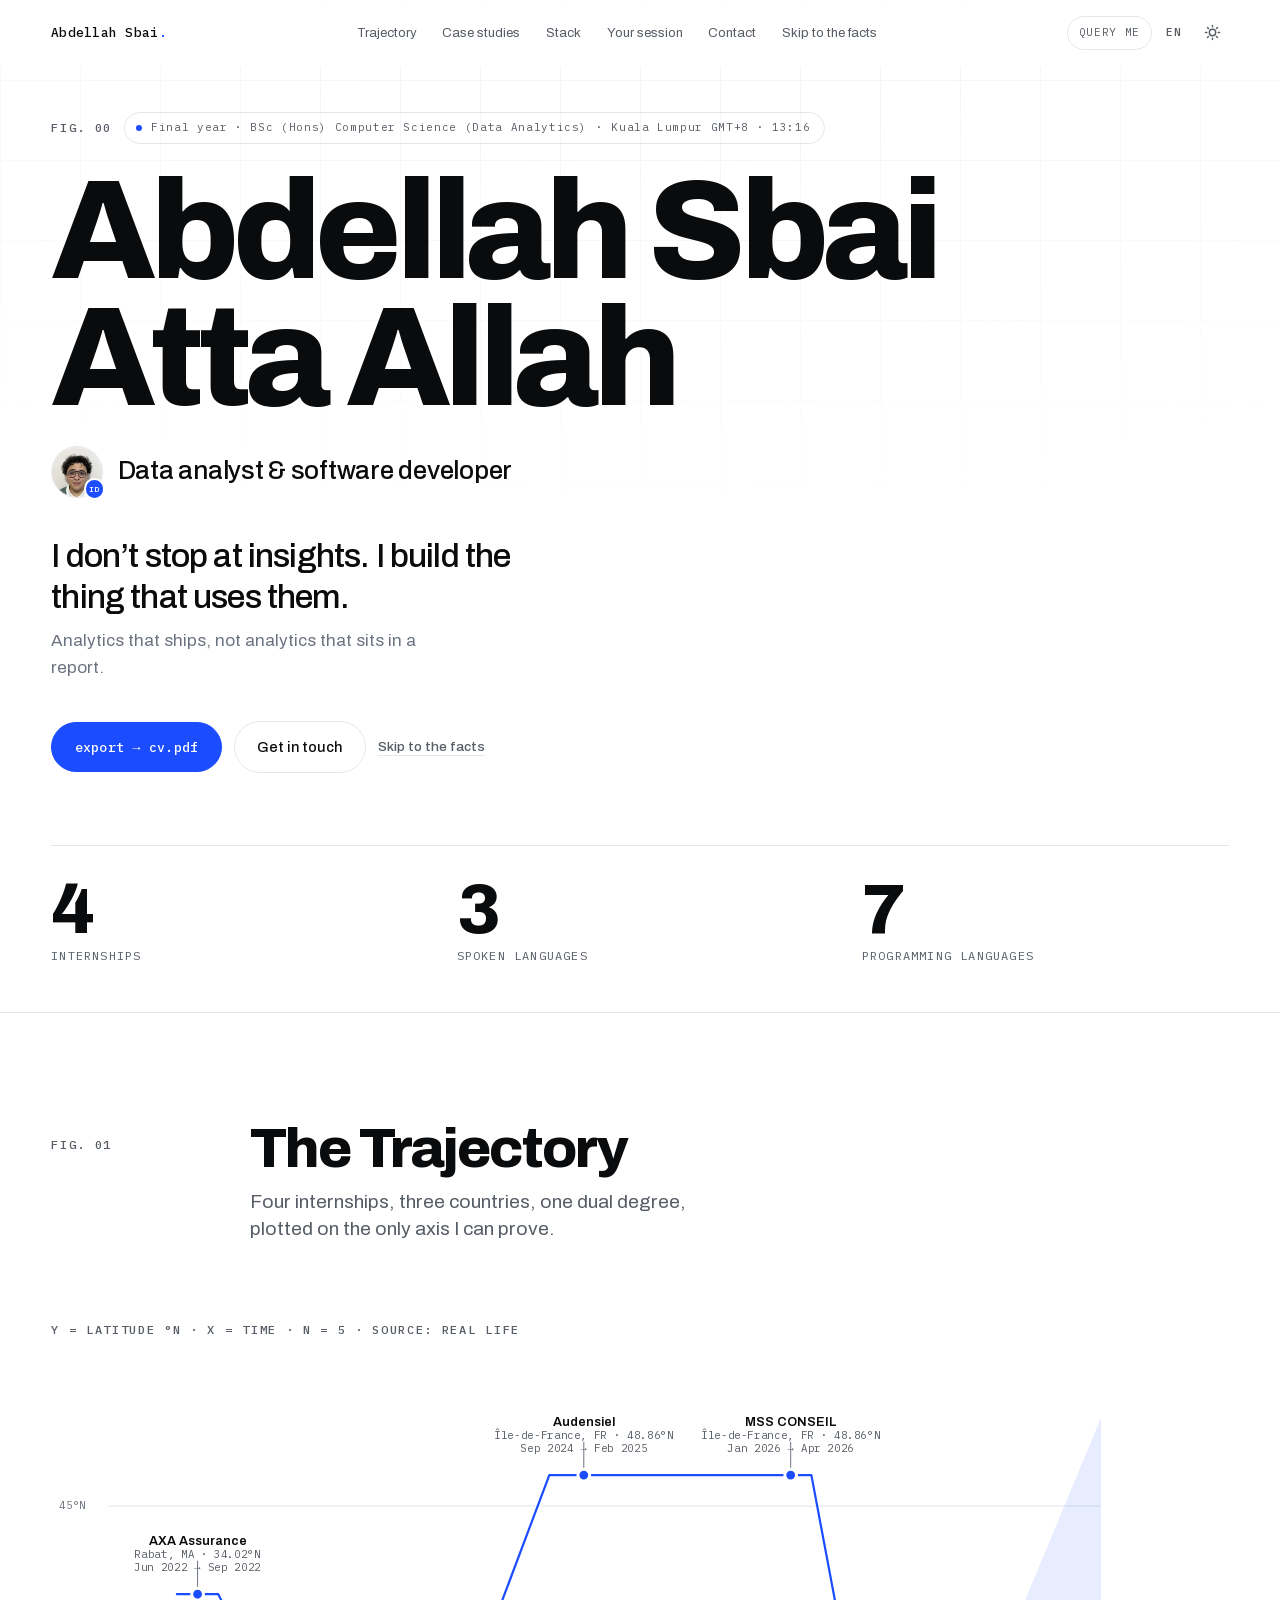
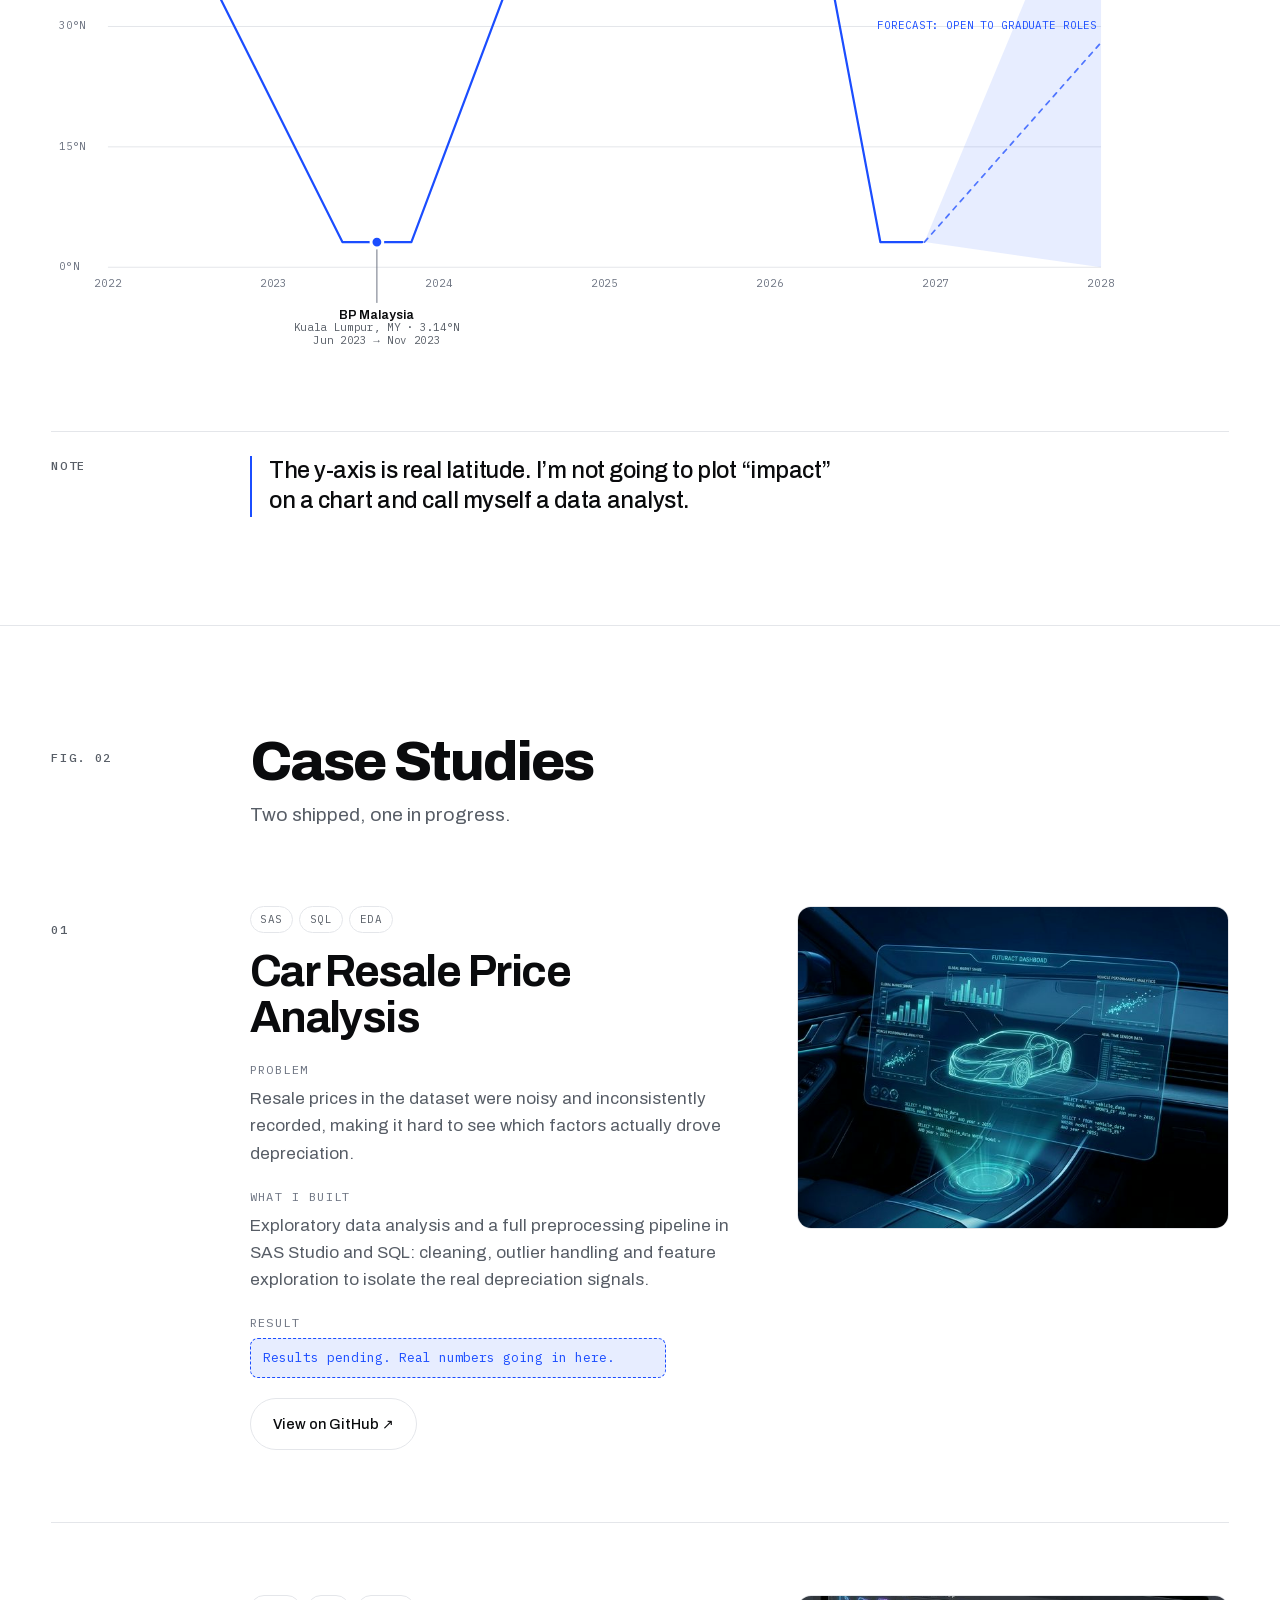
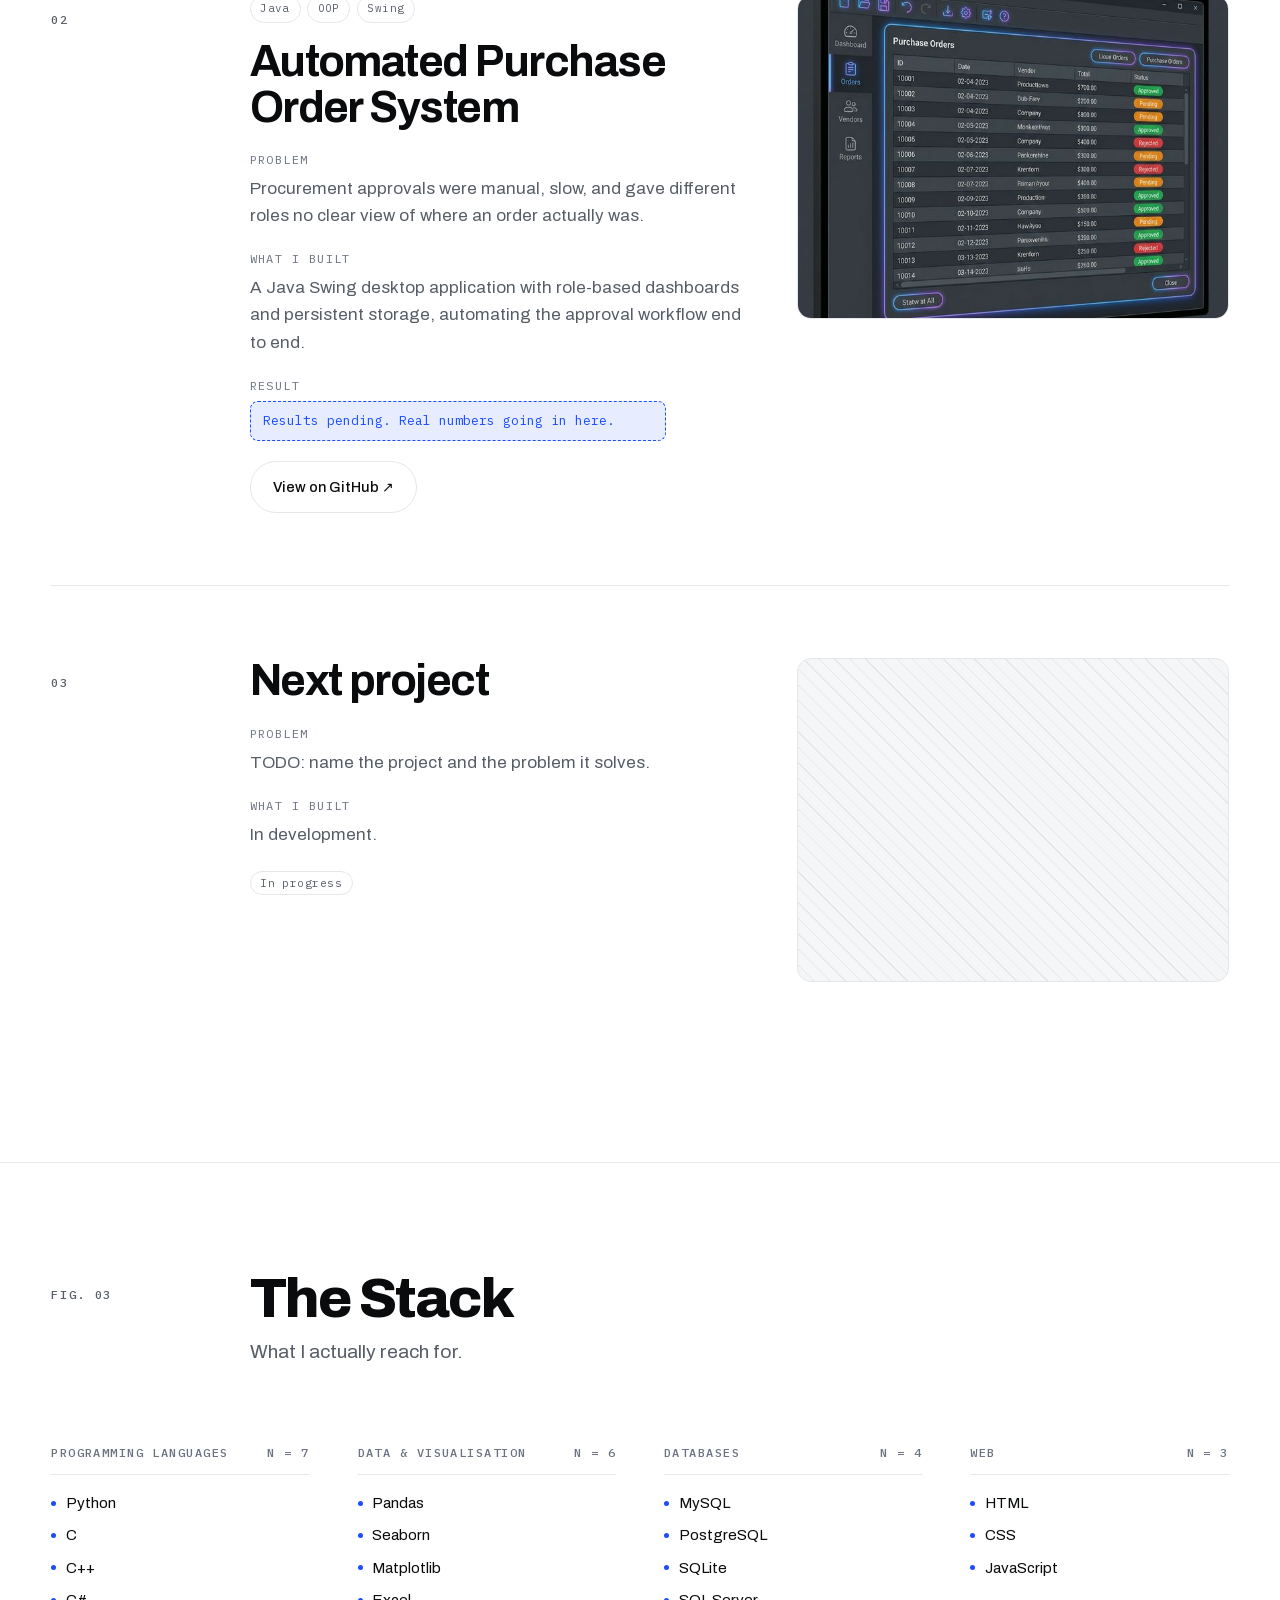
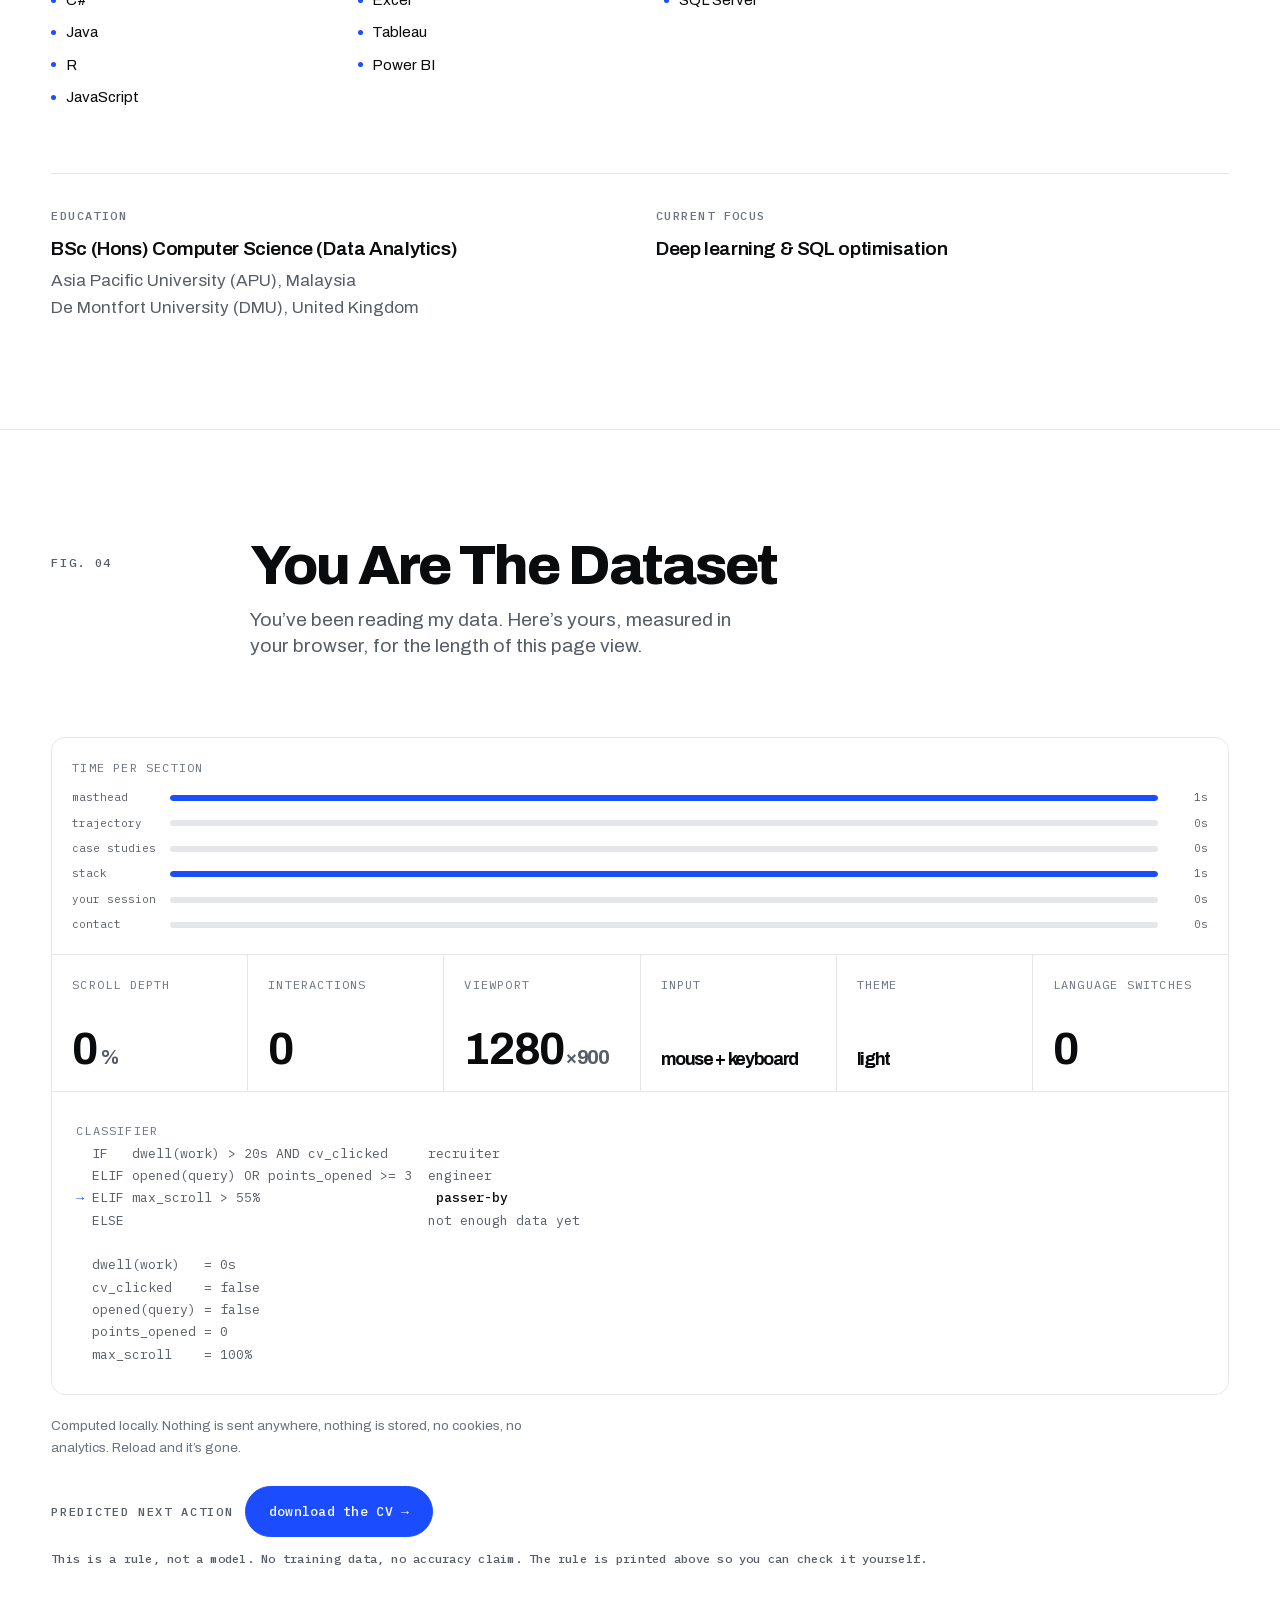
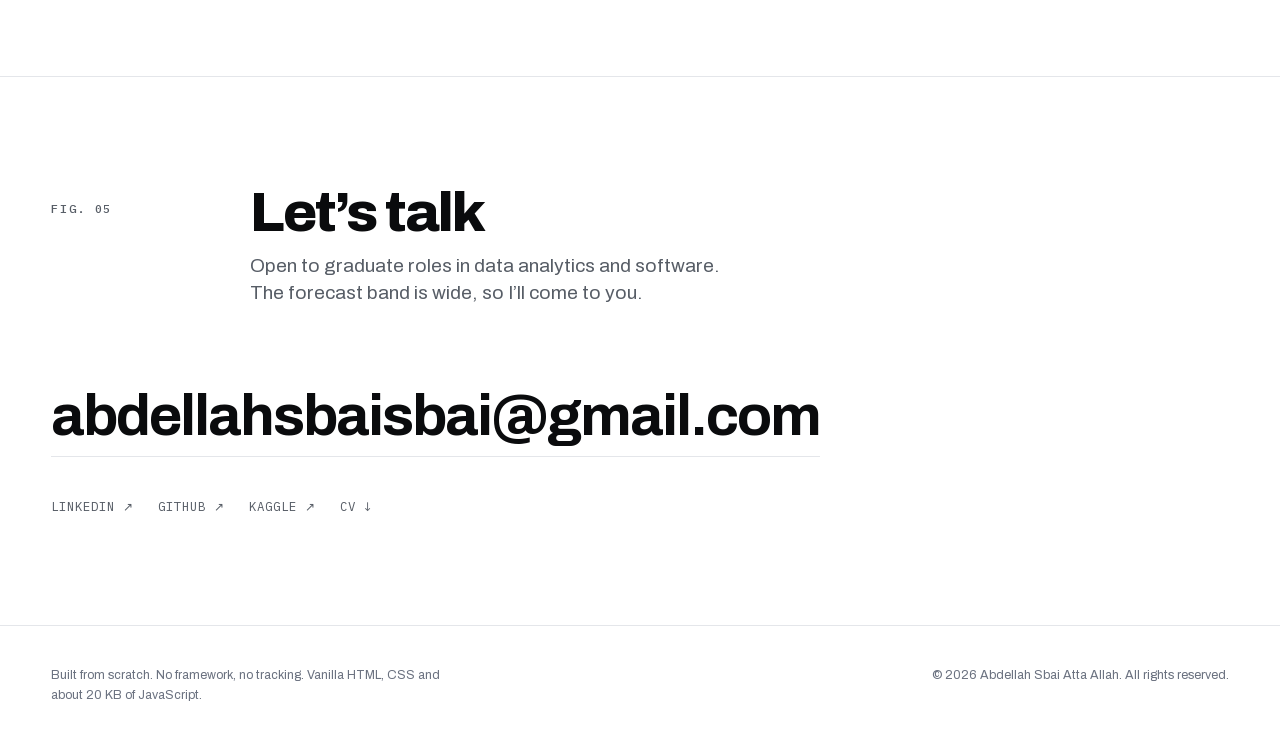
==== commit 76f490c1: "Keep the close button reachable, drop the emoji, and fix real slowness Close button   .controls is p" ====
--- a/index.html
+++ b/index.html
@@ -47,6 +47,8 @@
     <meta name="theme-color" content="#08090b" media="(prefers-color-scheme: dark)">
 
     <link rel="preload" href="./assets/fonts/archivo.woff2" as="font" type="font/woff2" crossorigin>
+    <link rel="modulepreload" href="./js/main.js">
+    <link rel="modulepreload" href="./content.js">
     <link rel="stylesheet" href="style.css">
 
     <script type="application/ld+json">
@@ -276,7 +278,6 @@
             <div class="session" id="session-grid"></div>
 
             <p class="session-note">
-                <span aria-hidden="true">🔒</span>
                 <span data-i18n="session.privacy">Computed locally. Nothing is sent anywhere.</span>
             </p>
 
--- a/style.css
+++ b/style.css
@@ -30,6 +30,19 @@
     src: url('./assets/fonts/archivo.woff2') format('woff2');
 }
 
+/* Metric-matched fallback. Archivo is ~11% wider than Helvetica/Arial, and at
+   the masthead's display size that difference reflowed the h1 when the webfont
+   swapped in, which was the page's only layout shift. Numbers computed from the
+   two fonts' average advance widths and typo metrics. */
+@font-face {
+    font-family: 'Archivo Fallback';
+    src: local('Helvetica Neue'), local('Helvetica'), local('Arial');
+    size-adjust: 111.31%;
+    ascent-override: 78.88%;
+    descent-override: 18.87%;
+    line-gap-override: 0%;
+}
+
 @font-face {
     font-family: 'IBM Plex Mono';
     font-style: normal;
@@ -58,12 +71,13 @@
     --rule: #e4e6ea;
     --accent: #1b4dff;
     --accent-ink: #1b4dff;
+    --accent-on: #ffffff;
     --accent-soft: rgba(27, 77, 255, 0.10);
     --shadow: rgba(10, 11, 13, 0.10);
 
     /* Type */
-    --display: 'Archivo', 'Helvetica Neue', Helvetica, Arial, sans-serif;
-    --sans: 'Archivo', 'Helvetica Neue', Helvetica, Arial, sans-serif;
+    --display: 'Archivo', 'Archivo Fallback', 'Helvetica Neue', Helvetica, Arial, sans-serif;
+    --sans: 'Archivo', 'Archivo Fallback', 'Helvetica Neue', Helvetica, Arial, sans-serif;
     --mono: 'IBM Plex Mono', ui-monospace, SFMono-Regular, Menlo, monospace;
 
     --t-display: clamp(3.4rem, 11vw, 9rem);
@@ -95,6 +109,7 @@
         --rule: #1e2127;
         --accent: #5b87ff;
         --accent-ink: #5b87ff;
+        --accent-on: #08090b;
         --accent-soft: rgba(91, 135, 255, 0.16);
         --shadow: rgba(0, 0, 0, 0.6);
     }
@@ -109,6 +124,7 @@
     --rule: #1e2127;
     --accent: #5b87ff;
     --accent-ink: #5b87ff;
+    --accent-on: #08090b;
     --accent-soft: rgba(91, 135, 255, 0.16);
     --shadow: rgba(0, 0, 0, 0.6);
 }
@@ -122,6 +138,7 @@
     --rule: #e4e6ea;
     --accent: #1b4dff;
     --accent-ink: #1b4dff;
+    --accent-on: #ffffff;
     --accent-soft: rgba(27, 77, 255, 0.10);
     --shadow: rgba(10, 11, 13, 0.10);
 }
@@ -550,6 +567,14 @@
 
     .lang {
         display: none;
+    }
+
+    /* Keep the brand and the close button above the open menu: they are
+       static, so the positioned menu would otherwise paint over them. */
+    .brand,
+    .controls {
+        position: relative;
+        z-index: 96;
     }
 
     .nav {
@@ -823,7 +848,7 @@
 .btn--primary {
     background: var(--accent);
     border-color: var(--accent);
-    color: #fff;
+    color: var(--accent-on);
     font-family: var(--mono);
     font-size: 0.82rem;
     letter-spacing: 0.02em;
@@ -893,6 +918,14 @@
 @media (max-width: 720px) {
     .masthead__fig {
         flex-wrap: wrap;
+    }
+
+    /* The clock text is written by JS after first paint. Without a row of its
+       own the pill would wrap at that moment and push the h1 down, which was
+       the page's only layout shift. Giving it a full row keeps the height
+       fixed whether the clock has arrived or not. */
+    .masthead__fig .status {
+        flex-basis: 100%;
     }
 
     .status {
@@ -1722,7 +1755,7 @@
     height: 1.35rem;
     border-radius: 50%;
     background: var(--accent);
-    color: #fff;
+    color: var(--accent-on);
     font-family: var(--mono);
     font-size: 0.5rem;
     font-weight: 600;
@@ -1768,7 +1801,7 @@
     gap: 1rem;
     padding: 0.85rem 1.25rem;
     background: var(--accent);
-    color: #fff;
+    color: var(--accent-on);
 }
 
 .idcard__doc {
@@ -1786,7 +1819,7 @@
     font-size: 0.66rem;
     letter-spacing: 0.1em;
     text-transform: uppercase;
-    color: #fff;
+    color: var(--accent-on);
     opacity: 0.85;
 }
 
@@ -1942,8 +1975,8 @@
    it is actually running. Without JavaScript every section stays visible. */
 .js .reveal {
     opacity: 0;
-    transform: translateY(18px);
-    transition: opacity 0.7s var(--slow), transform 0.7s var(--slow);
+    transform: translateY(12px);
+    transition: opacity 0.38s var(--slow), transform 0.38s var(--slow);
 }
 
 .js .reveal.is-visible {
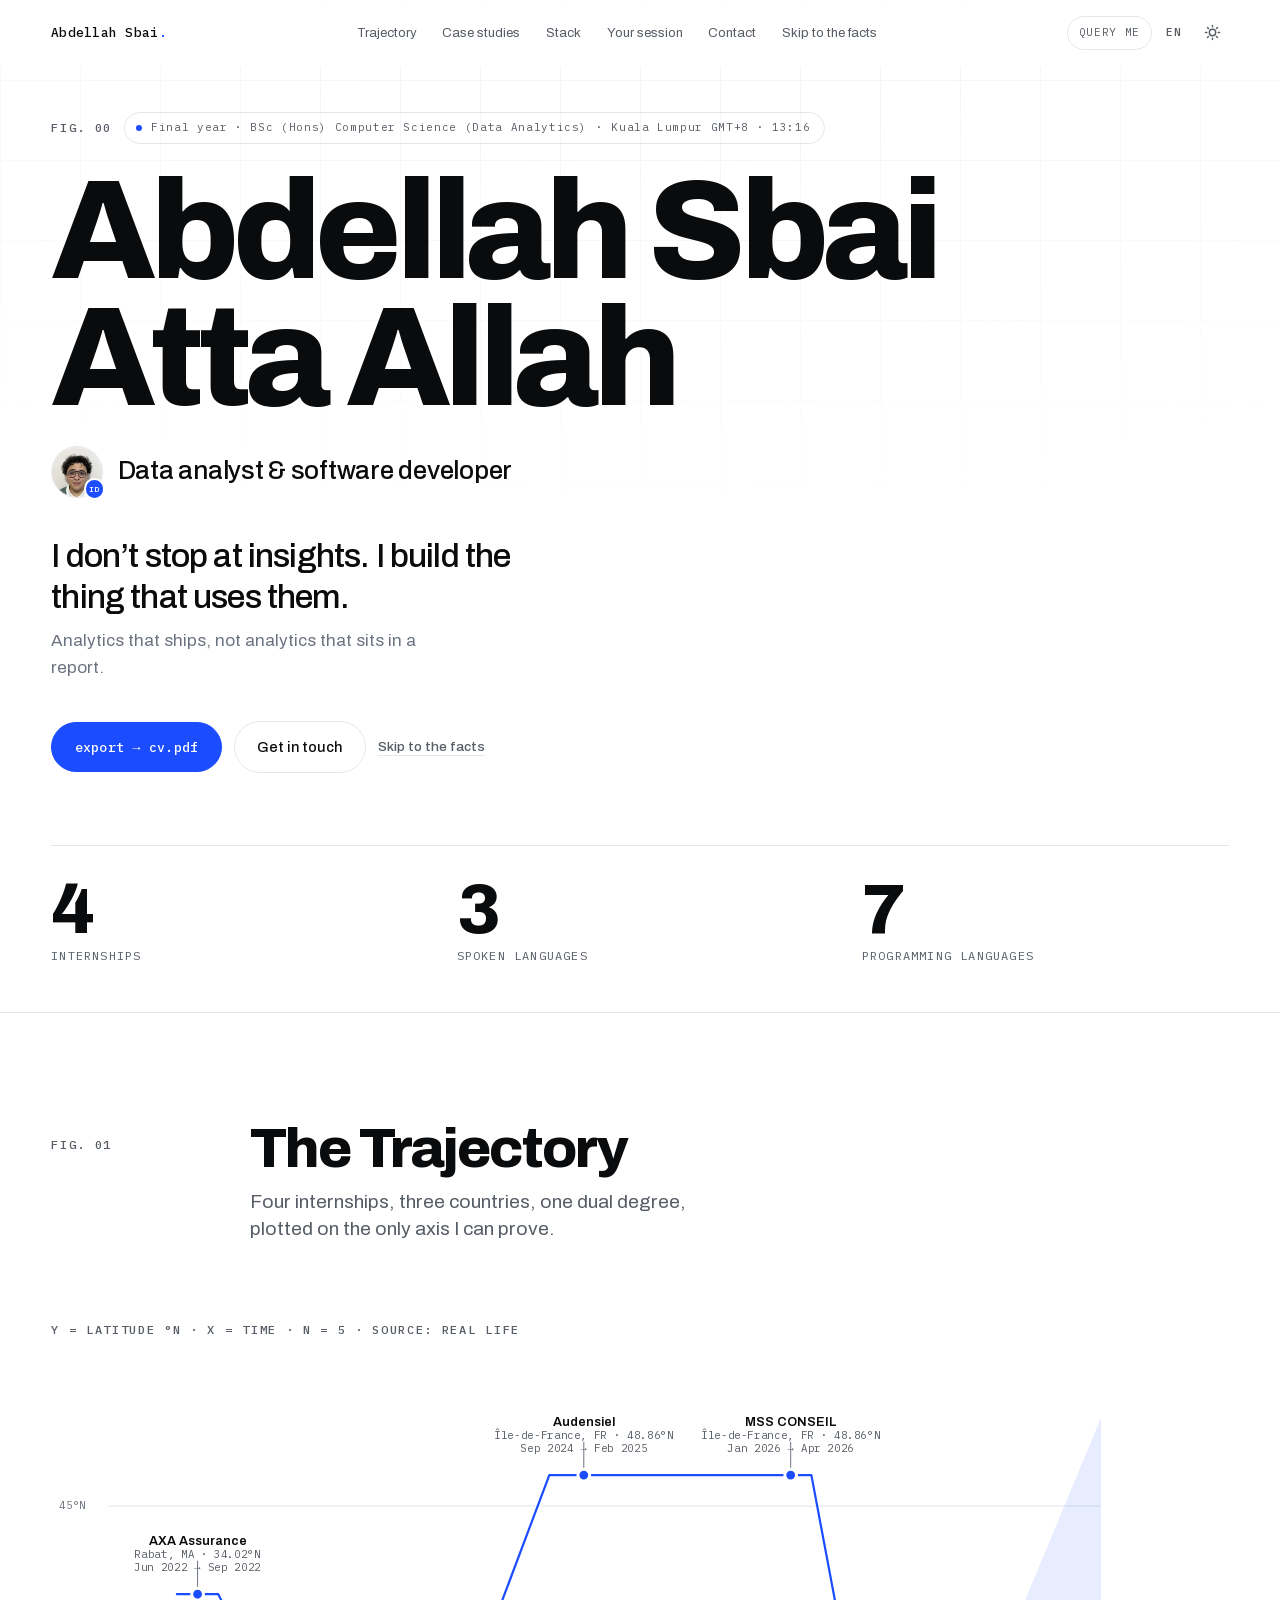
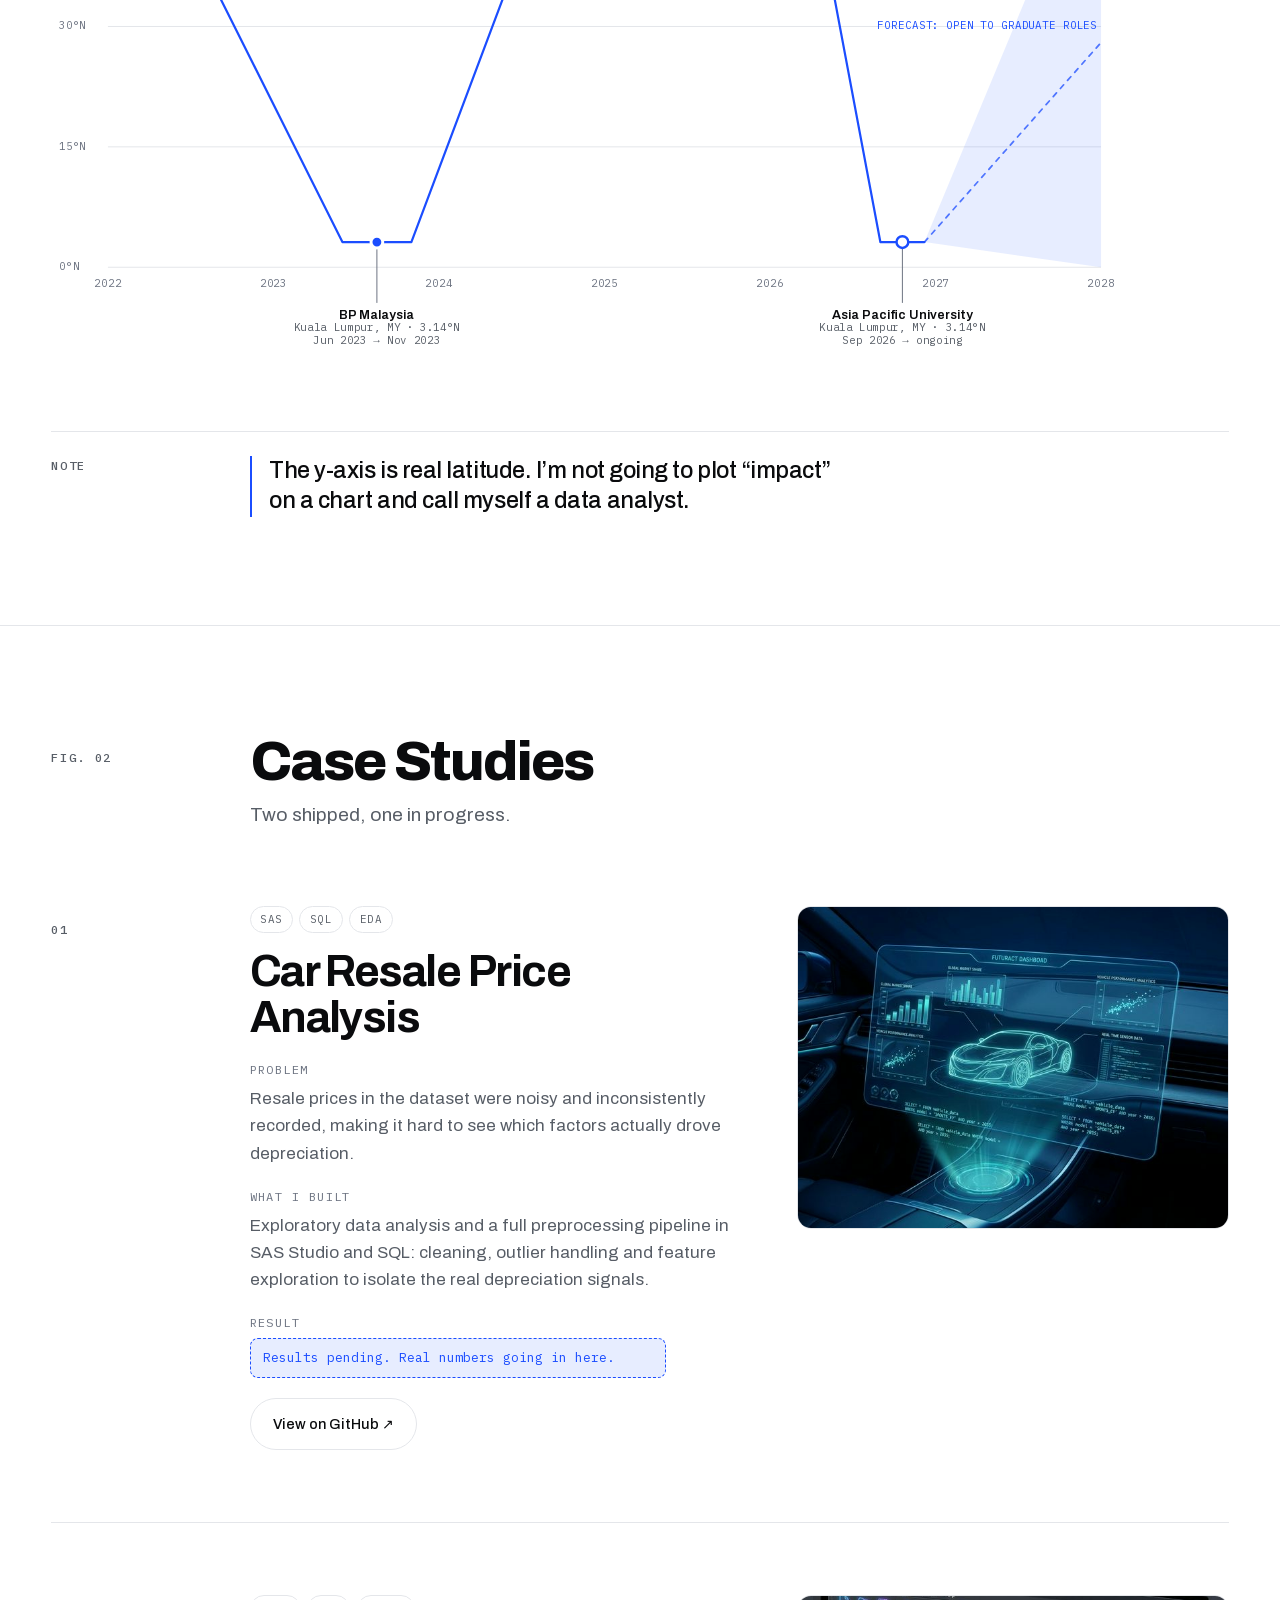
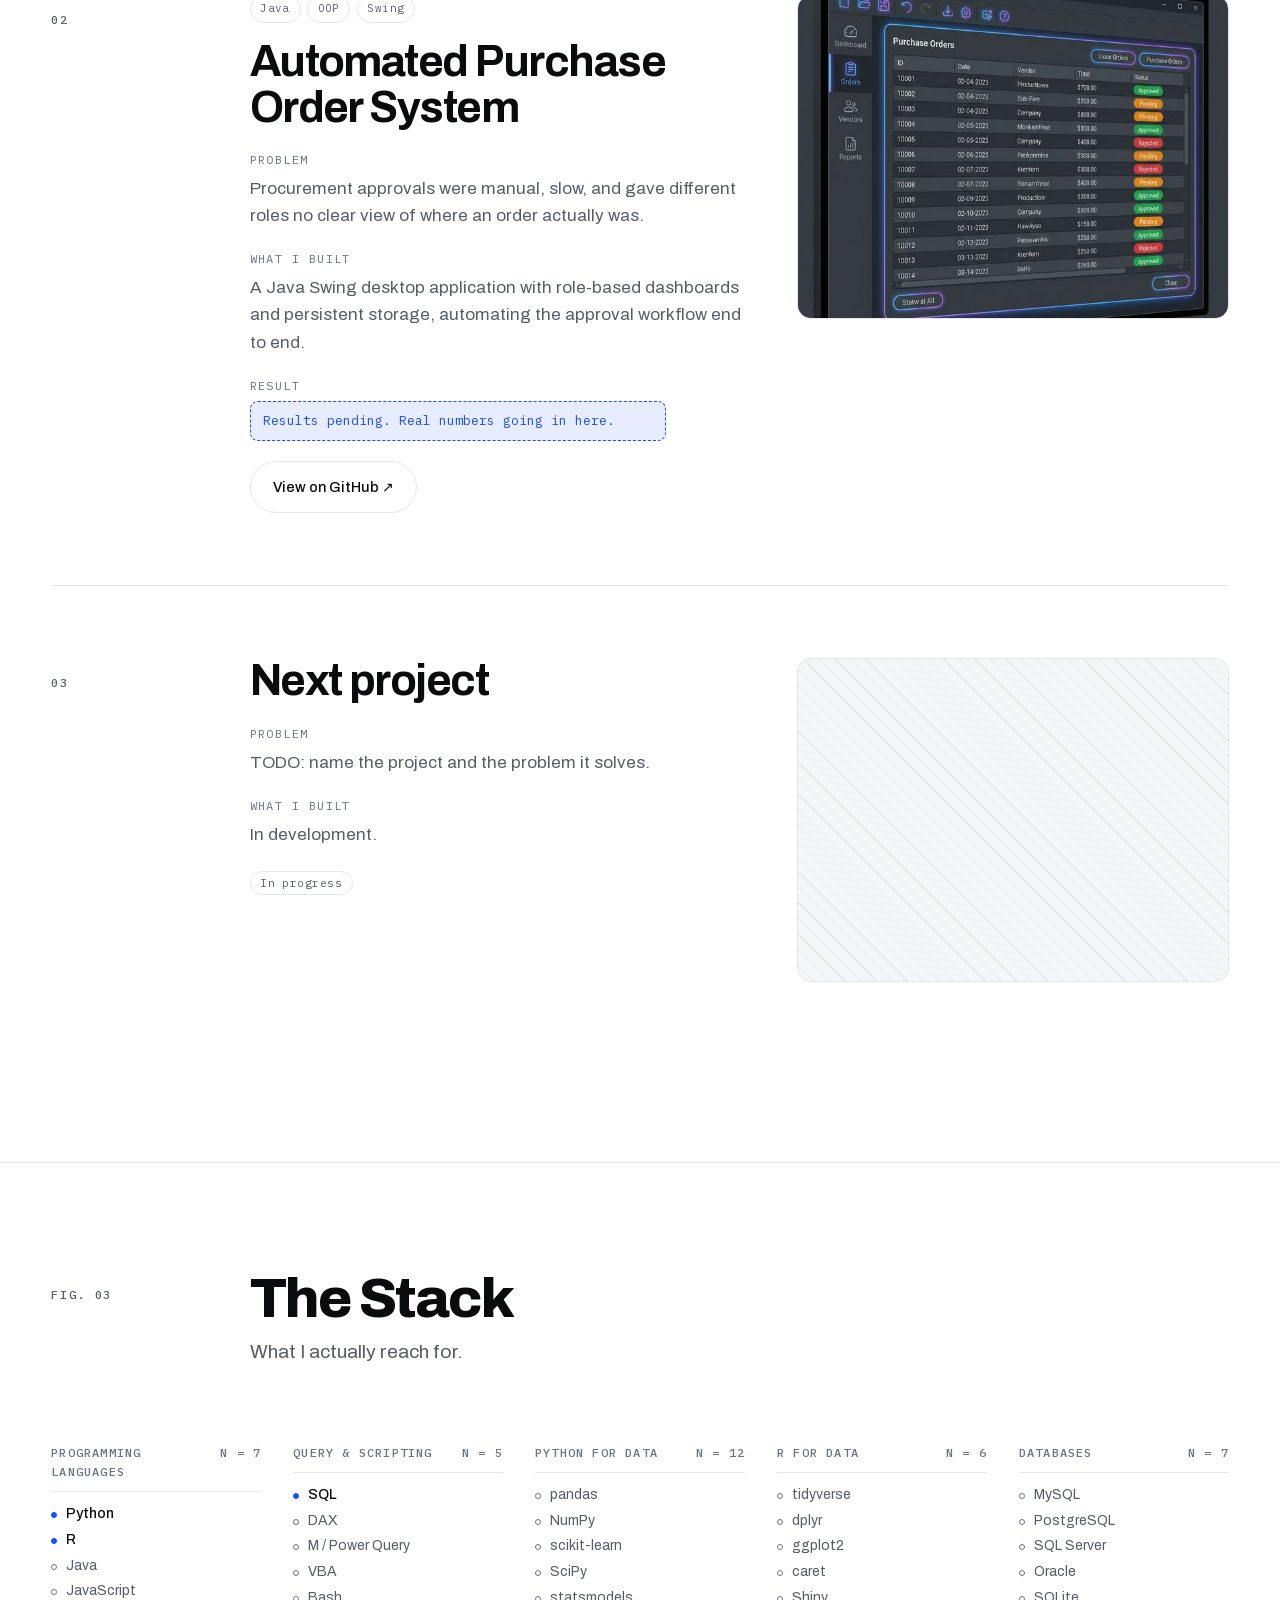
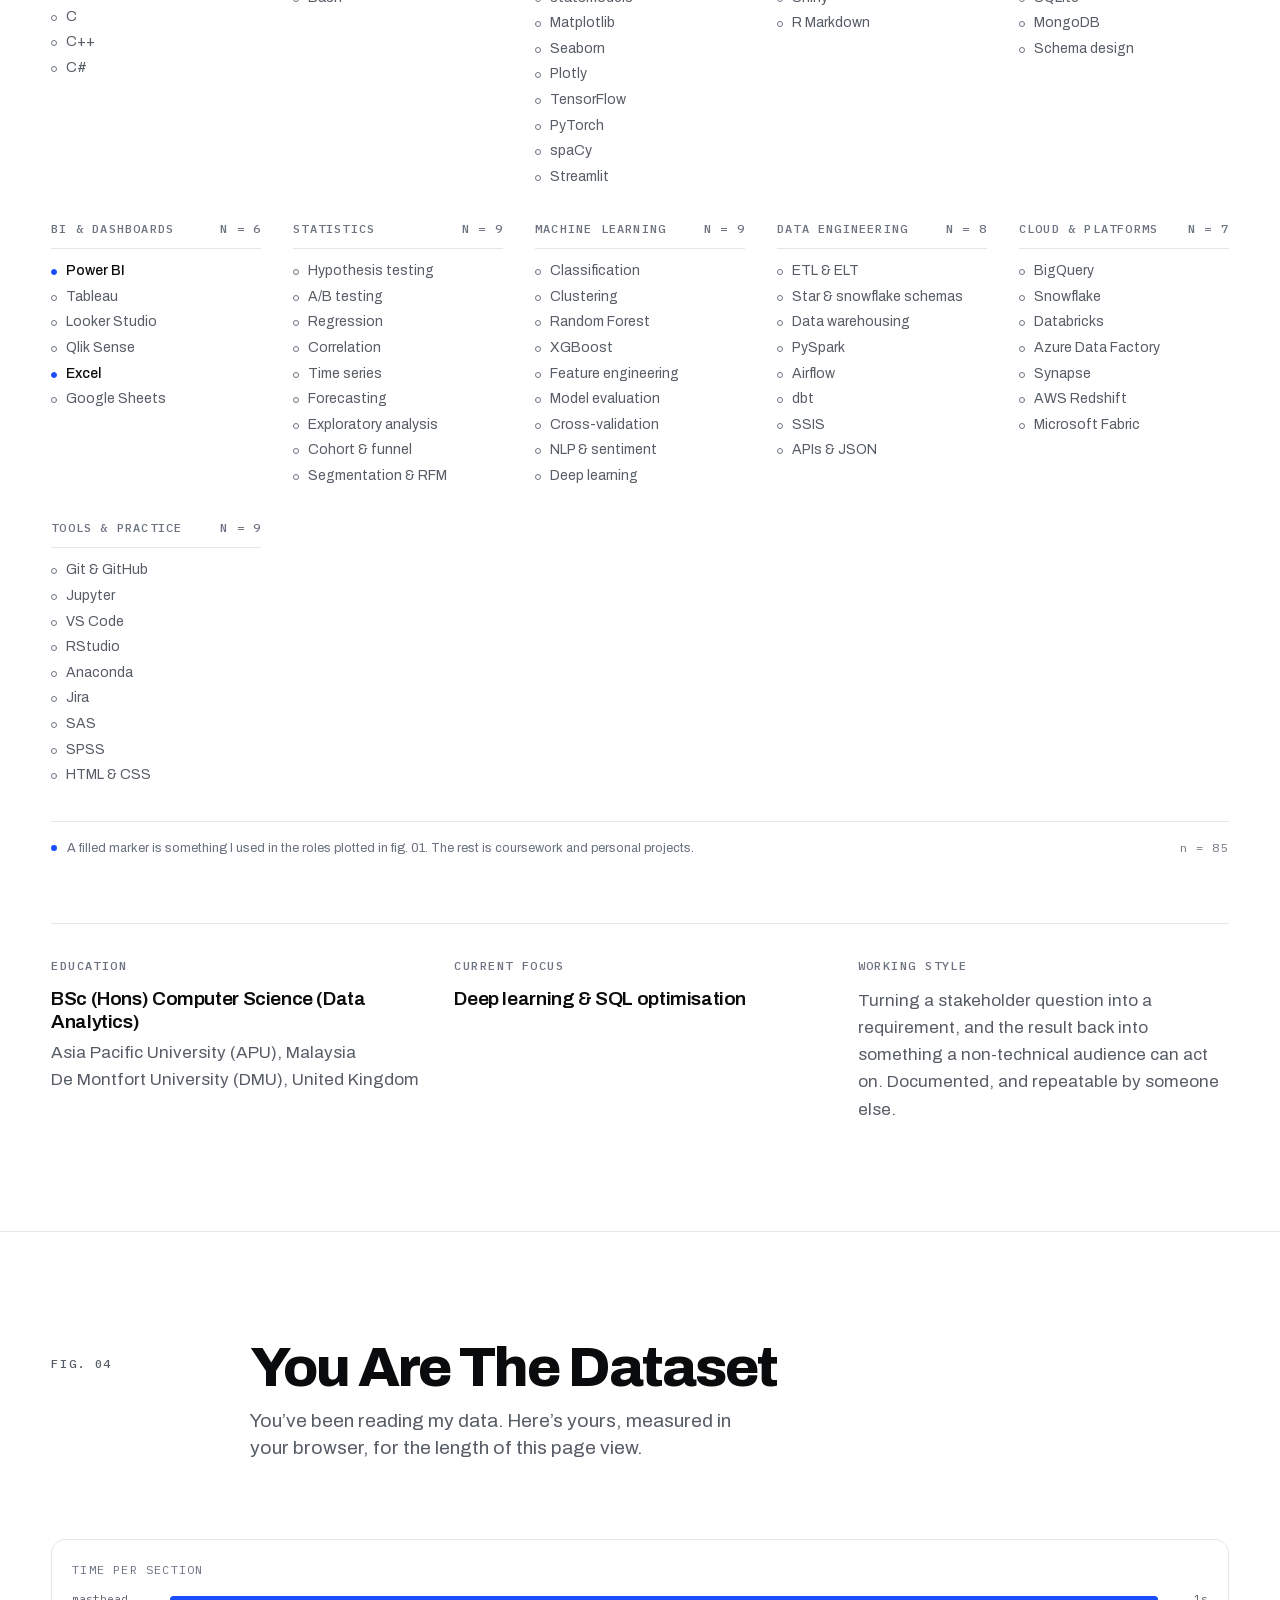
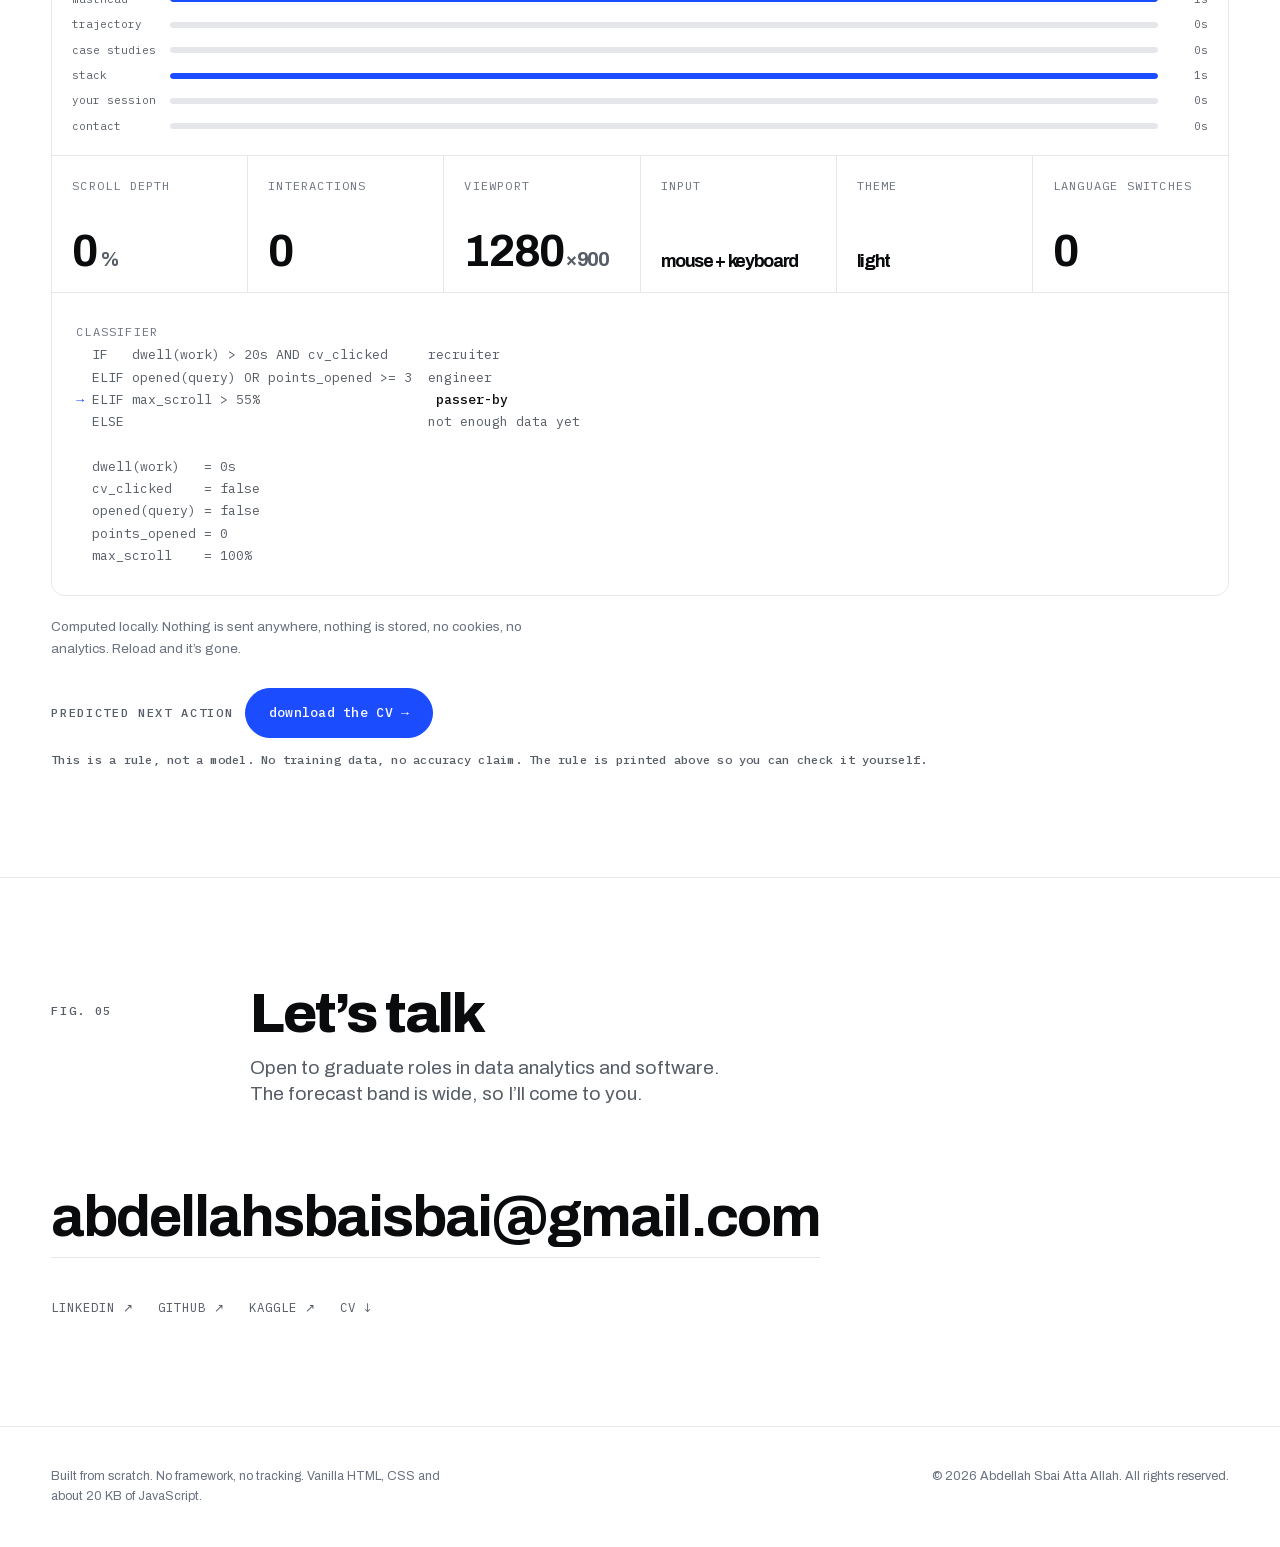
==== commit 3b7d7922: "Expand fig. 03 into a capability matrix with a provenance marker The stack was four groups of twenty" ====
--- a/index.html
+++ b/index.html
@@ -258,6 +258,7 @@
                 </div>
             </div>
             <div class="stack reveal" id="stack-grid"></div>
+            <p class="stack__legend reveal" id="stack-legend"></p>
             <div class="aside-grid reveal" id="stack-aside"></div>
         </section>
 
--- a/style.css
+++ b/style.css
@@ -1302,45 +1302,96 @@
 
 .stack {
     display: grid;
-    grid-template-columns: repeat(auto-fit, minmax(230px, 1fr));
-    gap: clamp(1.5rem, 4vw, 3rem);
+    grid-template-columns: repeat(auto-fit, minmax(190px, 1fr));
+    gap: clamp(1.25rem, 2.5vw, 2.25rem);
+    align-items: start;
 }
 
 .stack__group h3 {
     font-family: var(--mono);
     font-size: var(--t-meta);
-    letter-spacing: 0.12em;
+    letter-spacing: 0.1em;
     text-transform: uppercase;
     color: var(--faint);
     font-weight: 500;
-    padding-bottom: 0.75rem;
-    margin-bottom: 1rem;
+    padding-bottom: 0.6rem;
+    margin-bottom: 0.85rem;
     border-bottom: 1px solid var(--rule);
     display: flex;
     justify-content: space-between;
+    gap: 0.5rem;
+    align-items: baseline;
+}
+
+.stack__group h3 span:last-child {
+    white-space: nowrap;
+    flex: none;
 }
 
 .stack__list {
     list-style: none;
     display: flex;
     flex-direction: column;
-    gap: 0.5rem;
+    gap: 0.42rem;
 }
 
 .stack__list li {
     display: flex;
-    align-items: center;
-    gap: 0.6rem;
-    font-size: 0.95rem;
-}
-
+    align-items: baseline;
+    gap: 0.55rem;
+    font-size: 0.875rem;
+    line-height: 1.35;
+    color: var(--muted);
+}
+
+/* Hollow by default; filled only where the timeline backs it up. */
 .stack__list li::before {
     content: '';
-    width: 5px;
-    height: 5px;
+    width: 6px;
+    height: 6px;
+    margin-top: 0.4em;
+    border-radius: 50%;
+    border: 1px solid var(--faint);
+    background: transparent;
+    flex: none;
+}
+
+.stack__list li.is-proven {
+    color: var(--ink);
+    font-weight: 500;
+}
+
+.stack__list li.is-proven::before {
+    background: var(--accent);
+    border-color: var(--accent);
+}
+
+.stack__legend {
+    display: flex;
+    align-items: baseline;
+    gap: 0.6rem;
+    margin-top: clamp(1.5rem, 3vw, 2.25rem);
+    padding-top: 1rem;
+    border-top: 1px solid var(--rule);
+    font-size: 0.8rem;
+    color: var(--faint);
+}
+
+.stack__key {
+    width: 6px;
+    height: 6px;
     border-radius: 50%;
     background: var(--accent);
     flex: none;
+    transform: translateY(-1px);
+}
+
+.stack__total {
+    margin-left: auto;
+    font-family: var(--mono);
+    font-size: var(--t-meta);
+    letter-spacing: 0.1em;
+    white-space: nowrap;
 }
 
 .aside-grid {
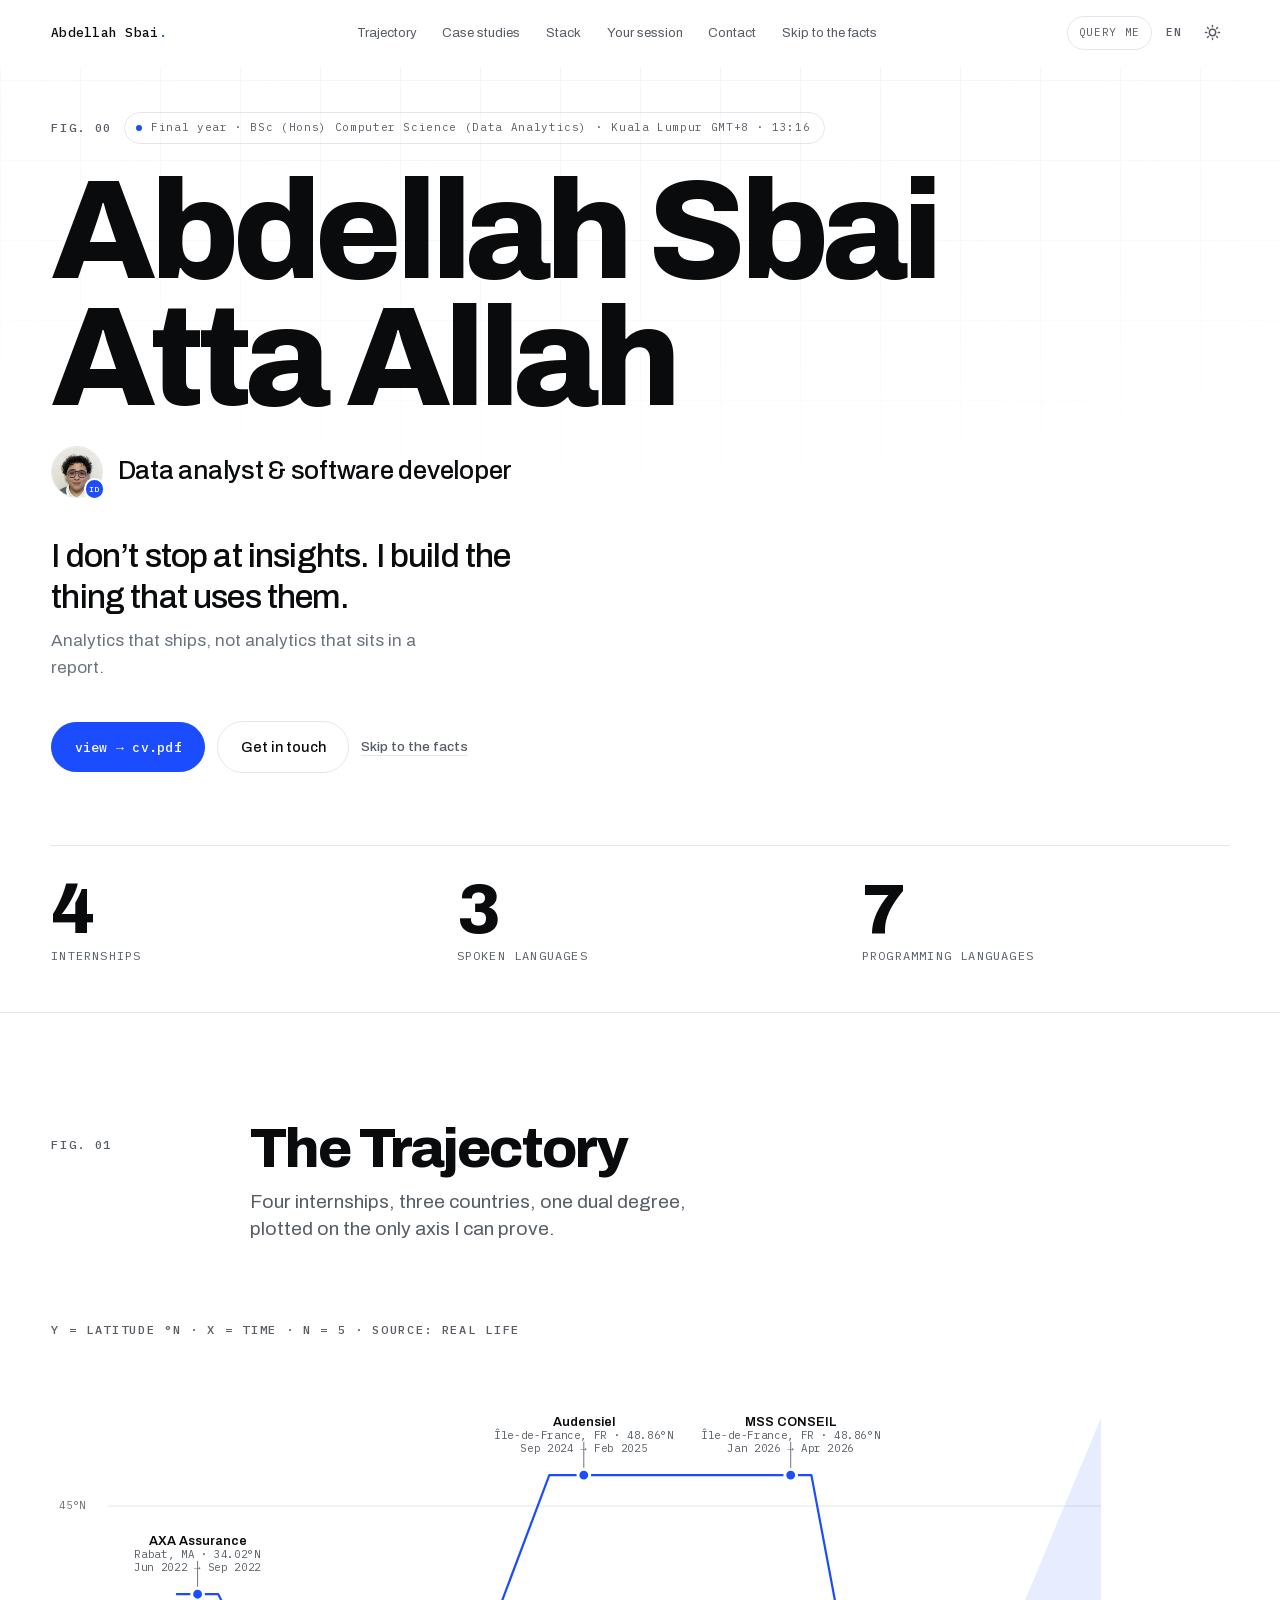
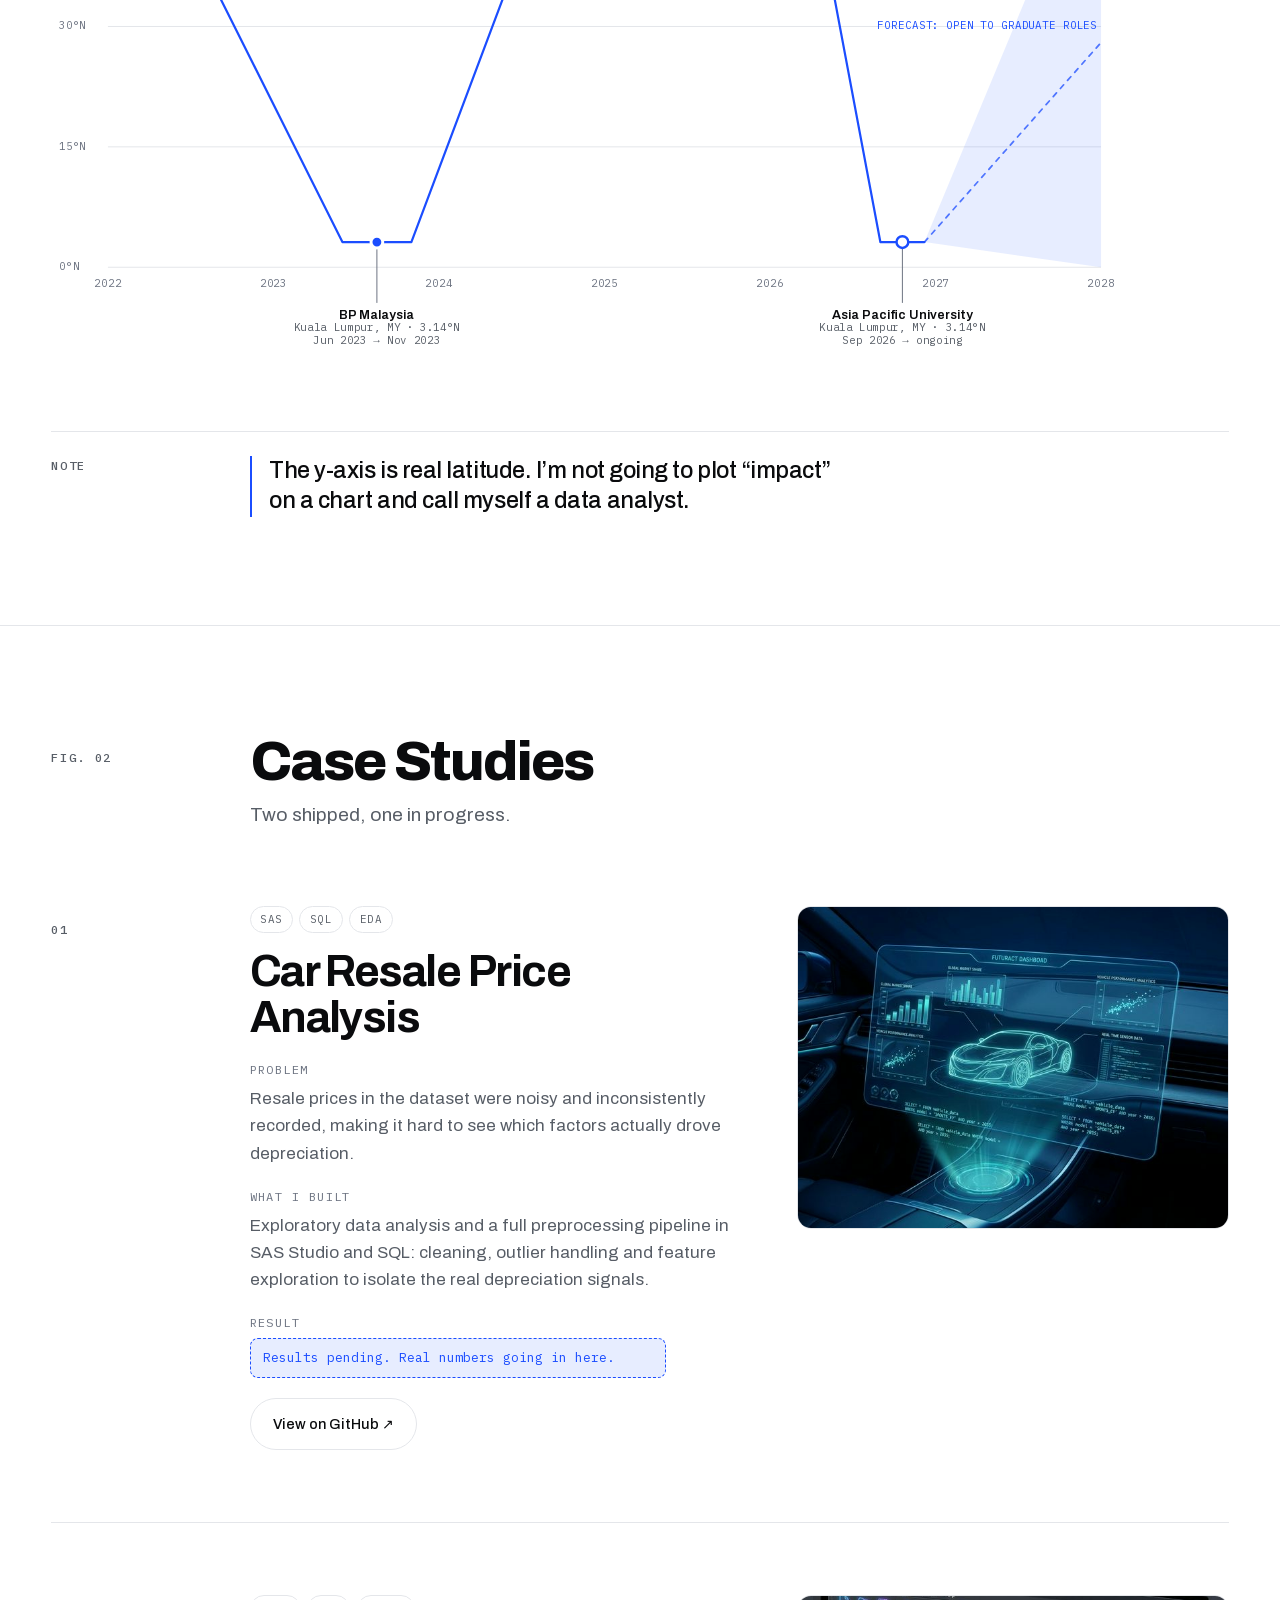
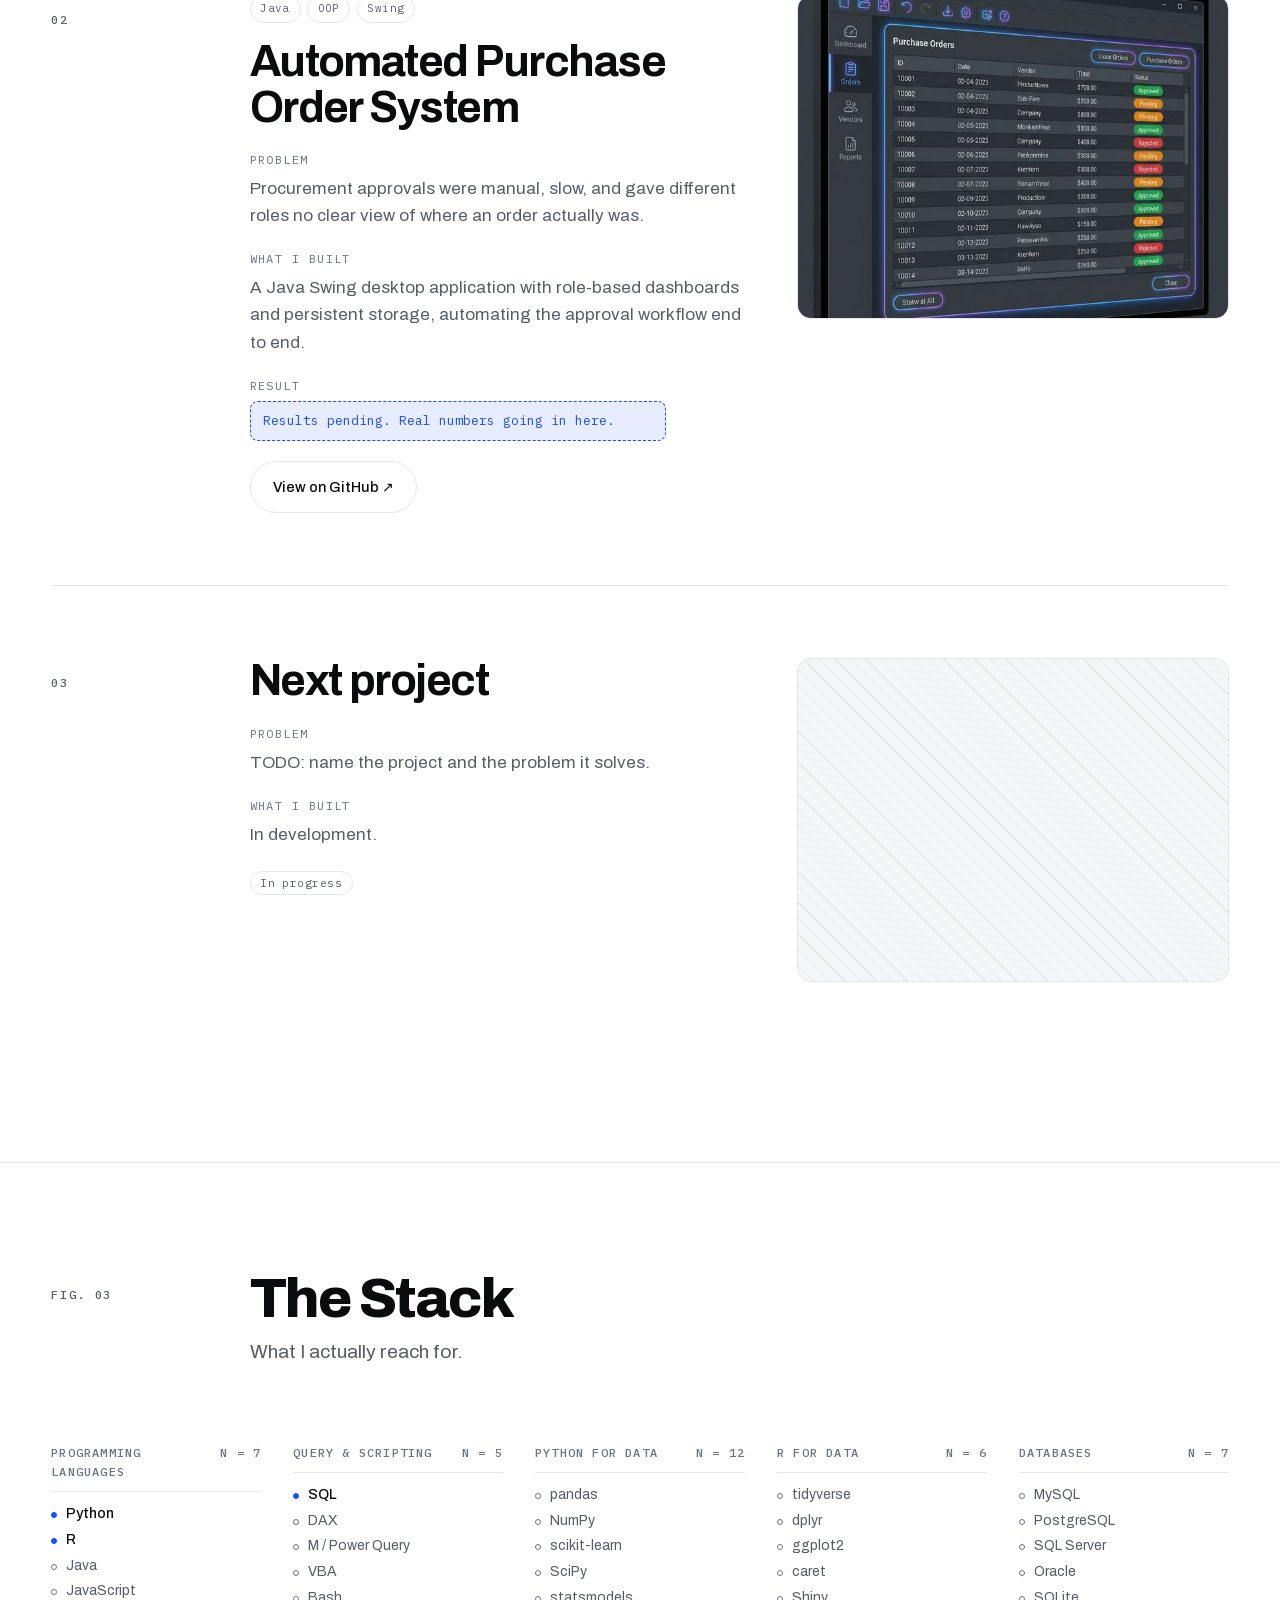
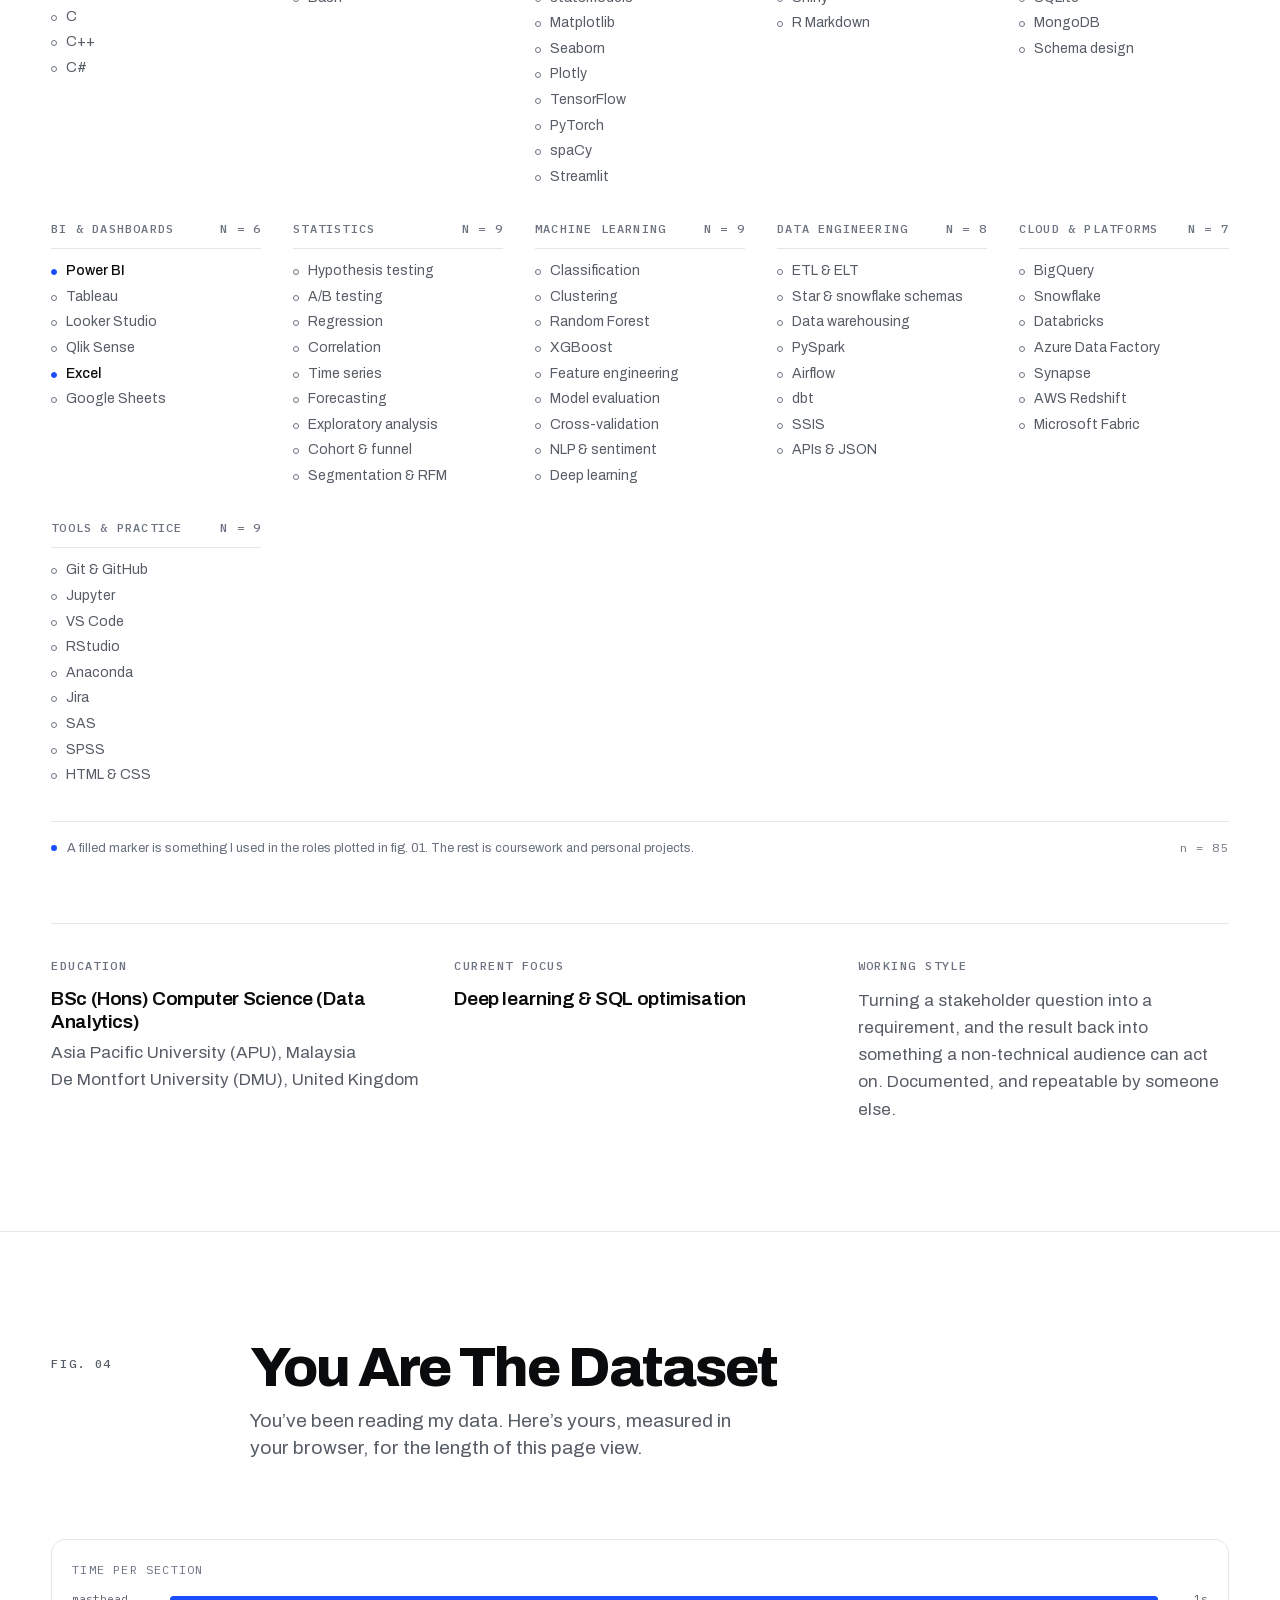
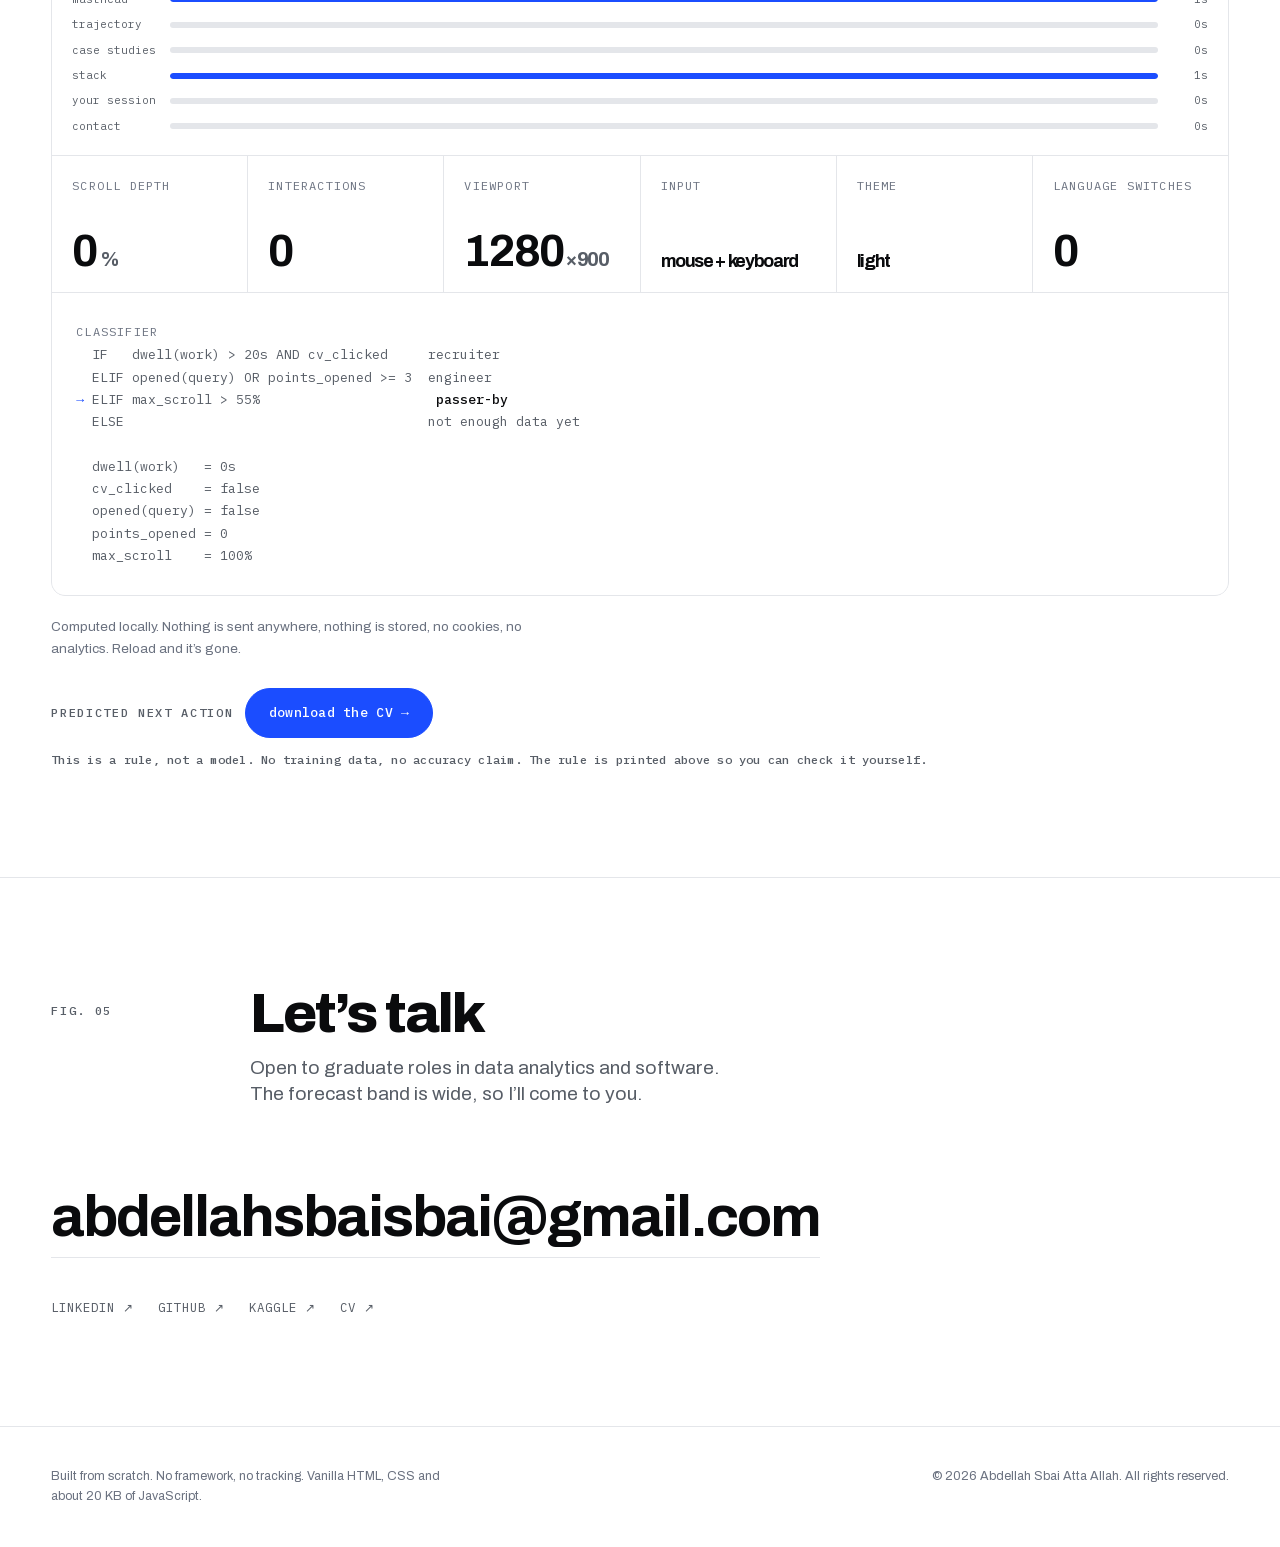
==== commit b60ca251: "Open the CV inline at sbaiii.com/resume.pdf, and never show "0 Internships" CV   The download attrib" ====
--- a/index.html
+++ b/index.html
@@ -103,8 +103,8 @@
             <!-- Mobile only: the controls that do not fit the phone header. -->
             <div class="nav__foot">
                 <div class="nav__actions">
-                    <a class="btn btn--primary" href="./assets/resume.pdf" download
-                        data-i18n="masthead.cv">export → cv.pdf</a>
+                    <a class="btn btn--primary" href="./resume.pdf" target="_blank" rel="noopener"
+                        data-i18n="masthead.cv">view → cv.pdf</a>
                     <button class="btn btn--ghost" type="button" id="query-open-mobile"
                         data-i18n="query.open">Query me</button>
                 </div>
@@ -192,8 +192,8 @@
             </p>
 
             <div class="masthead__actions">
-                <a class="btn btn--primary" href="./assets/resume.pdf" id="cv-link" download
-                    data-i18n="masthead.cv">export → cv.pdf</a>
+                <a class="btn btn--primary" href="./resume.pdf" id="cv-link" target="_blank" rel="noopener"
+                    data-i18n="masthead.cv">view → cv.pdf</a>
                 <a class="btn btn--ghost" href="#contact" data-i18n="masthead.contact">Get in touch</a>
                 <a class="btn btn--text" href="plain.html" data-i18n="nav.skip">Skip to the facts</a>
             </div>
@@ -305,7 +305,7 @@
                 <a href="https://www.linkedin.com/in/sbaiii/" target="_blank" rel="noopener noreferrer">LinkedIn ↗</a>
                 <a href="https://github.com/Sbaiii" target="_blank" rel="noopener noreferrer">GitHub ↗</a>
                 <a href="https://www.kaggle.com/sbaiiiiii" target="_blank" rel="noopener noreferrer">Kaggle ↗</a>
-                <a href="./assets/resume.pdf" download>CV ↓</a>
+                <a href="./resume.pdf" target="_blank" rel="noopener">CV ↗</a>
             </div>
         </section>
     </main>
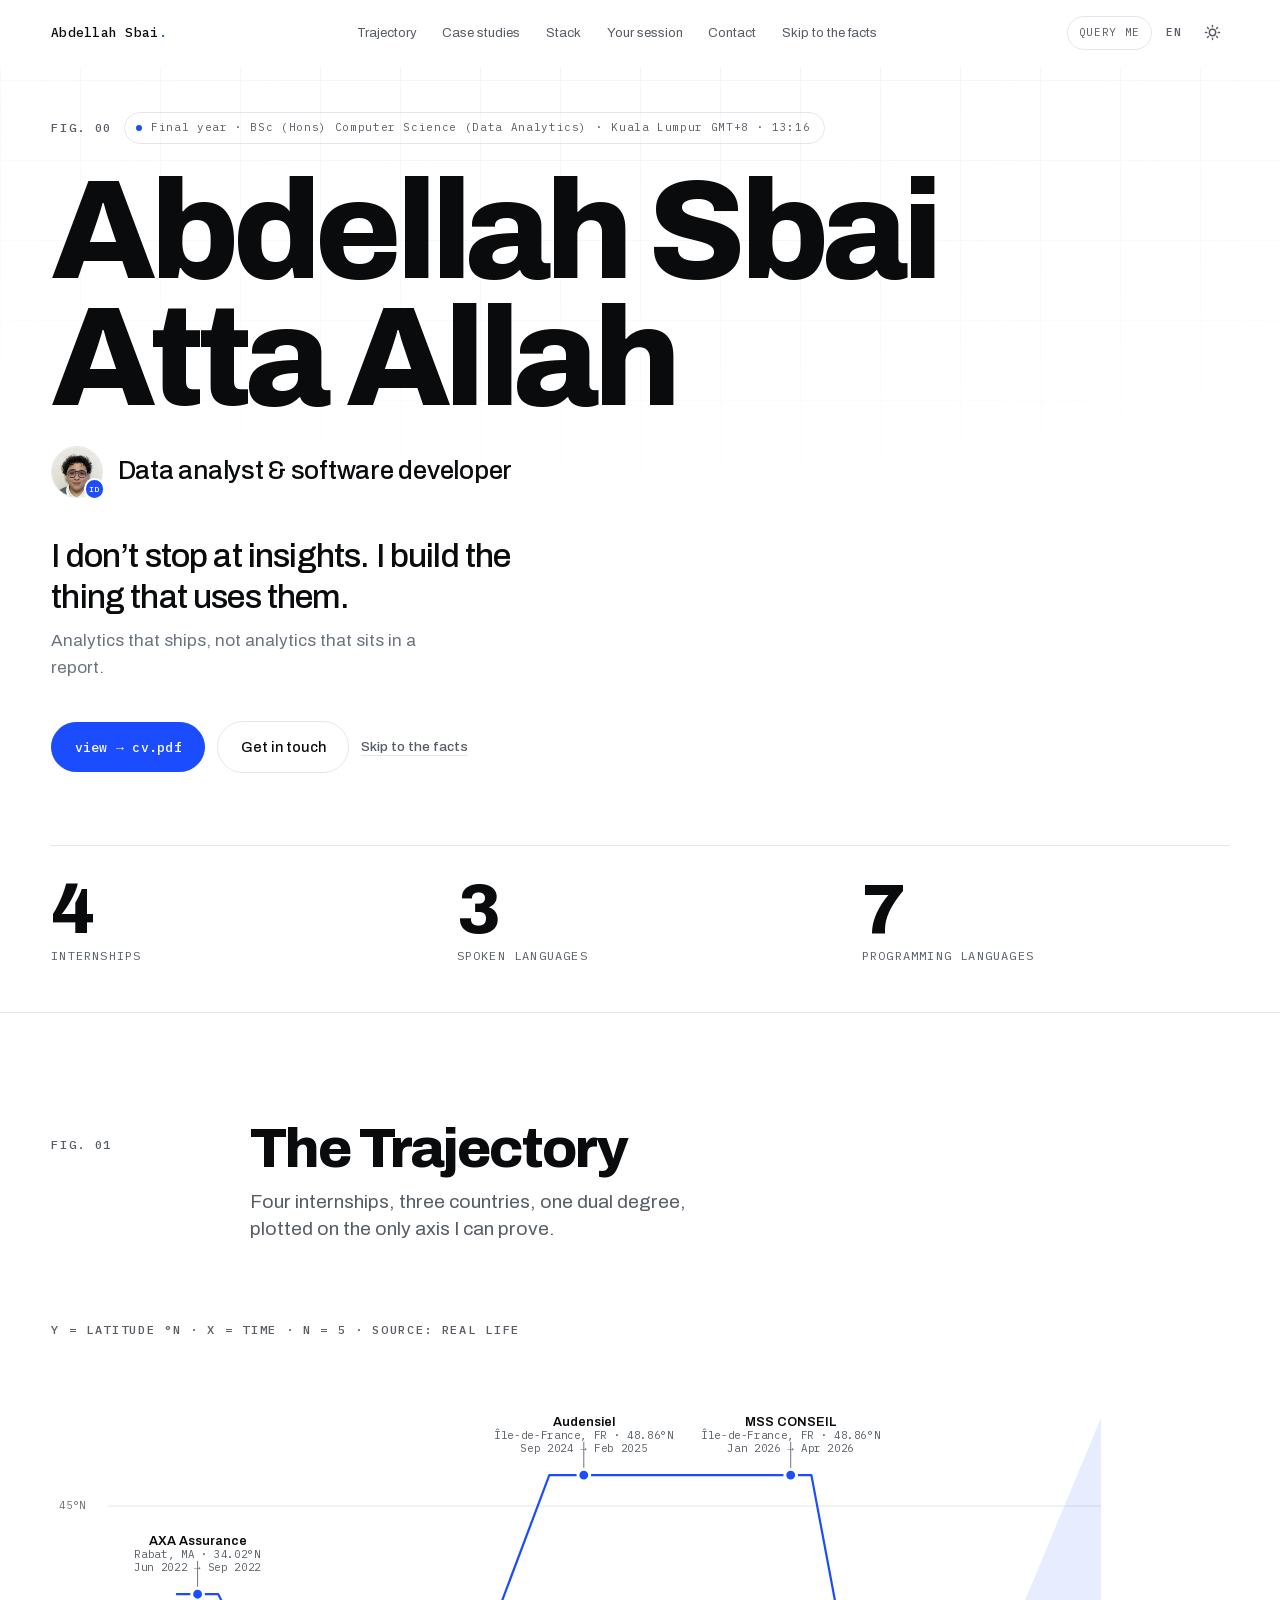
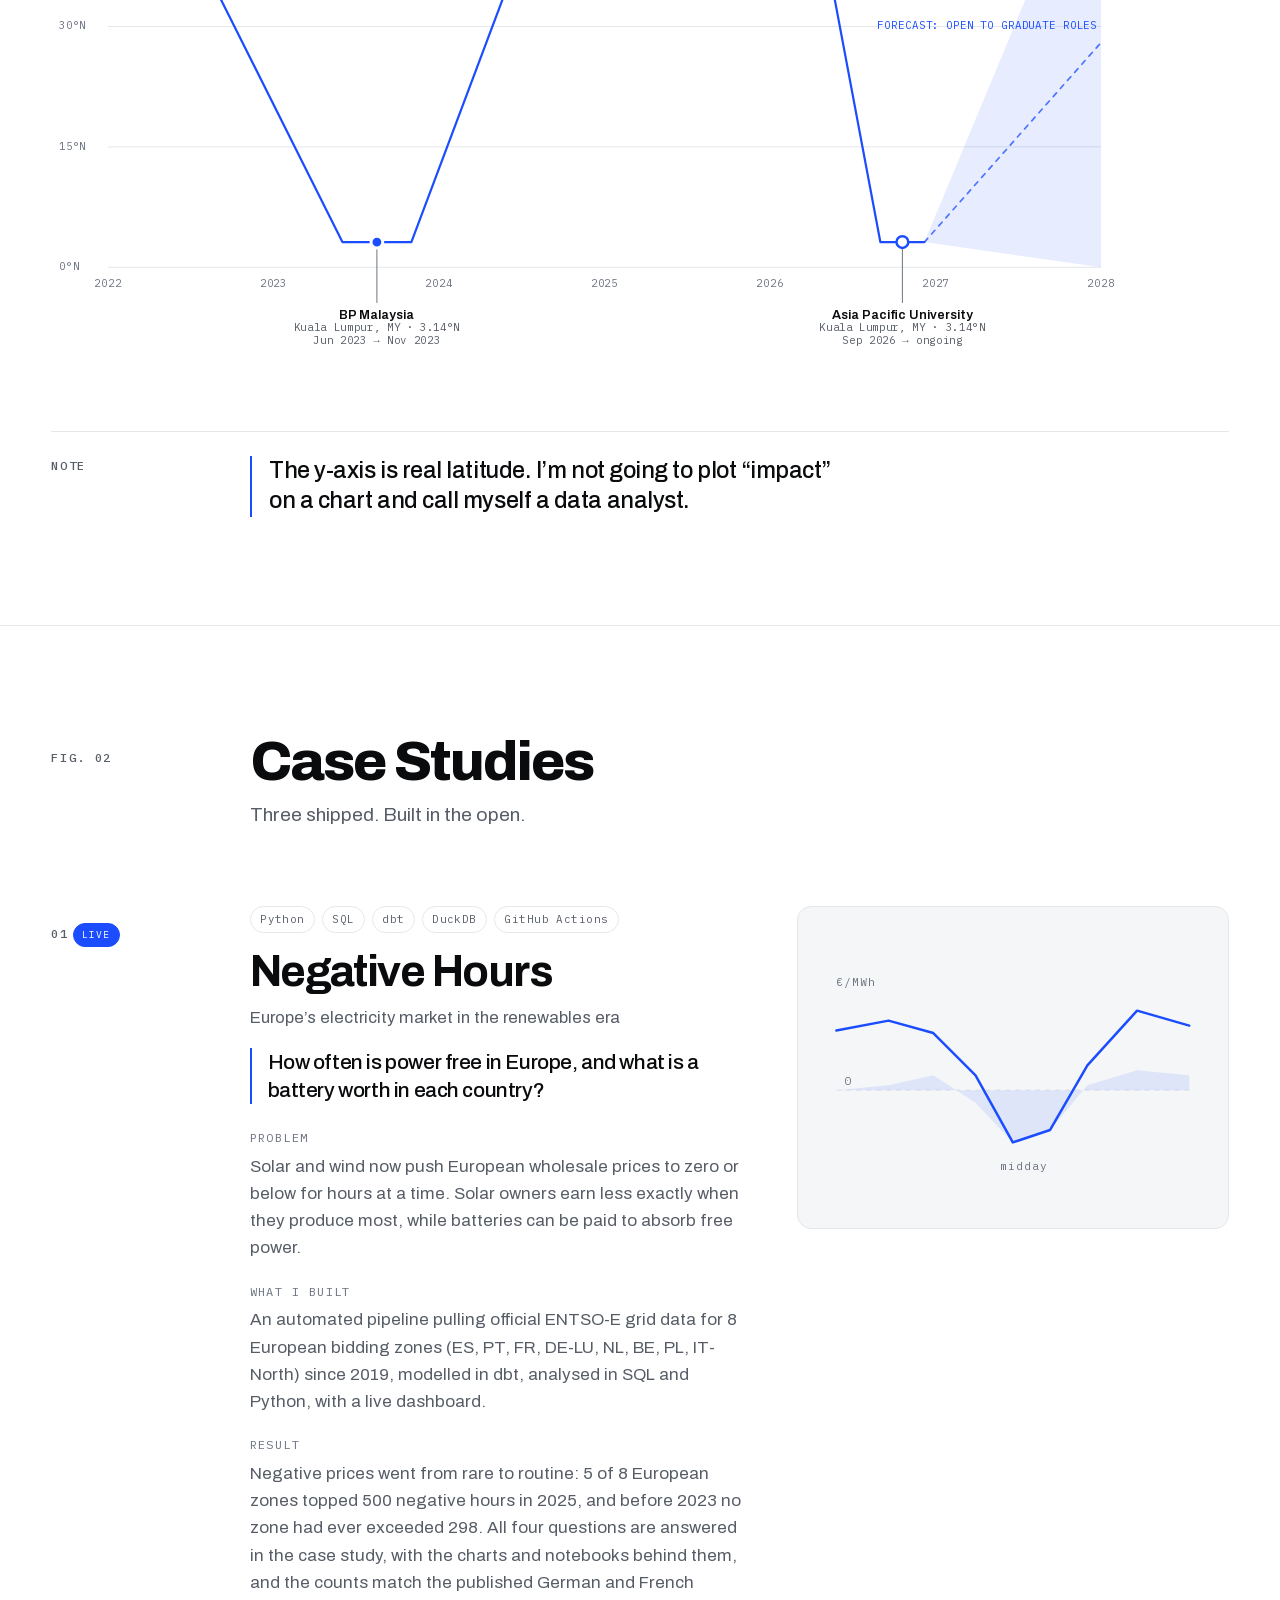
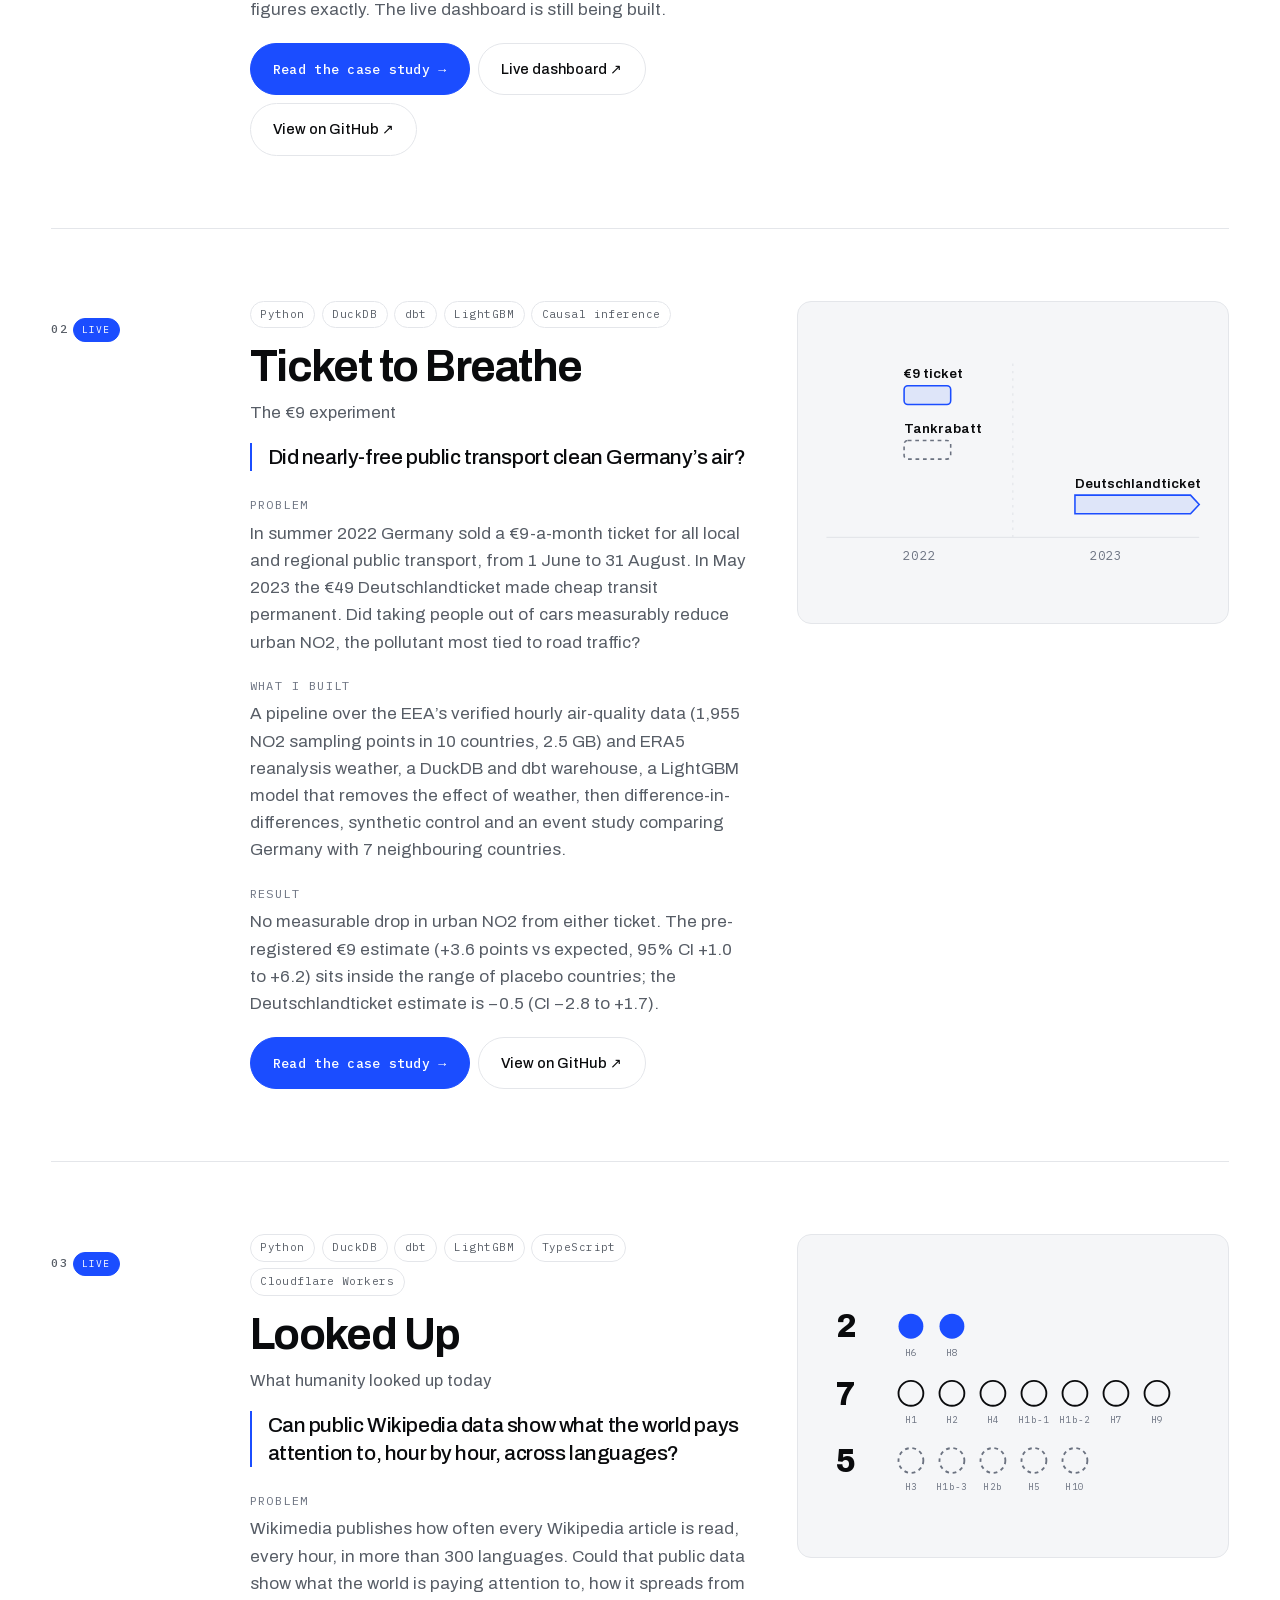
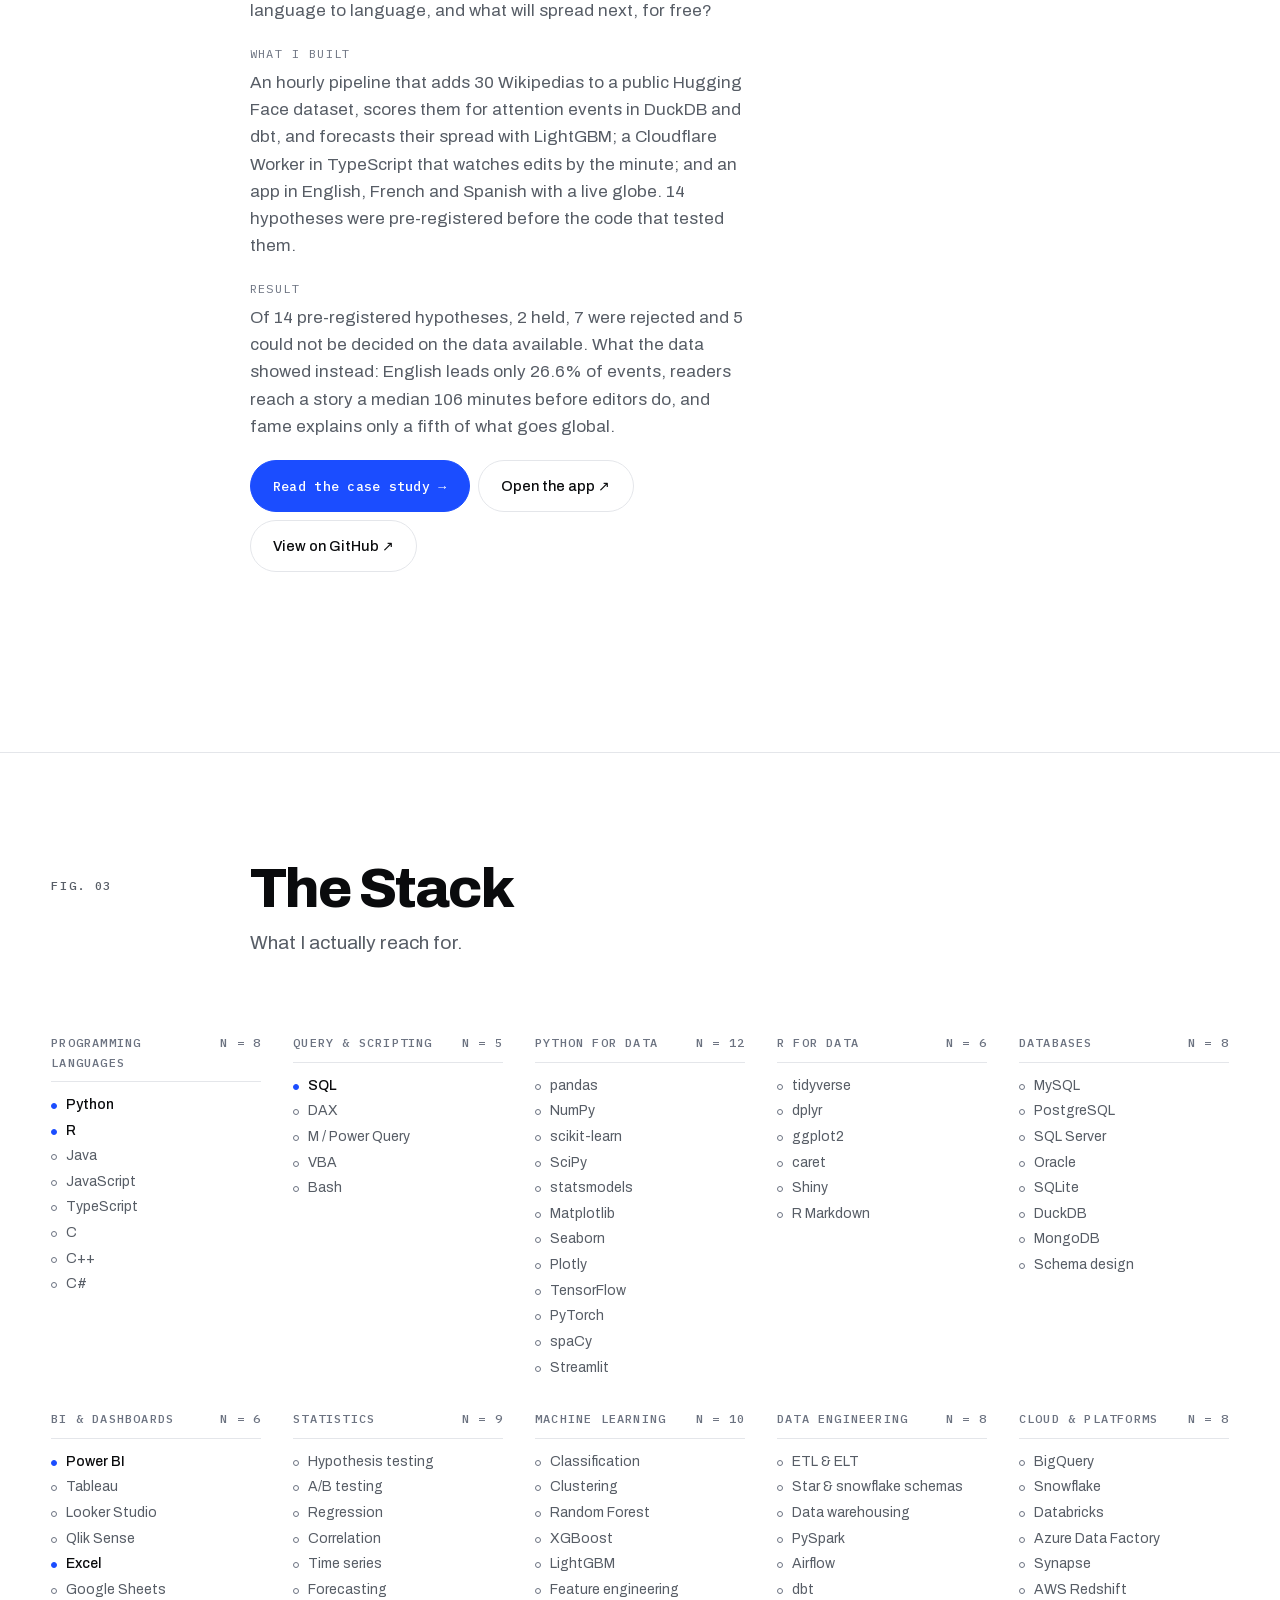
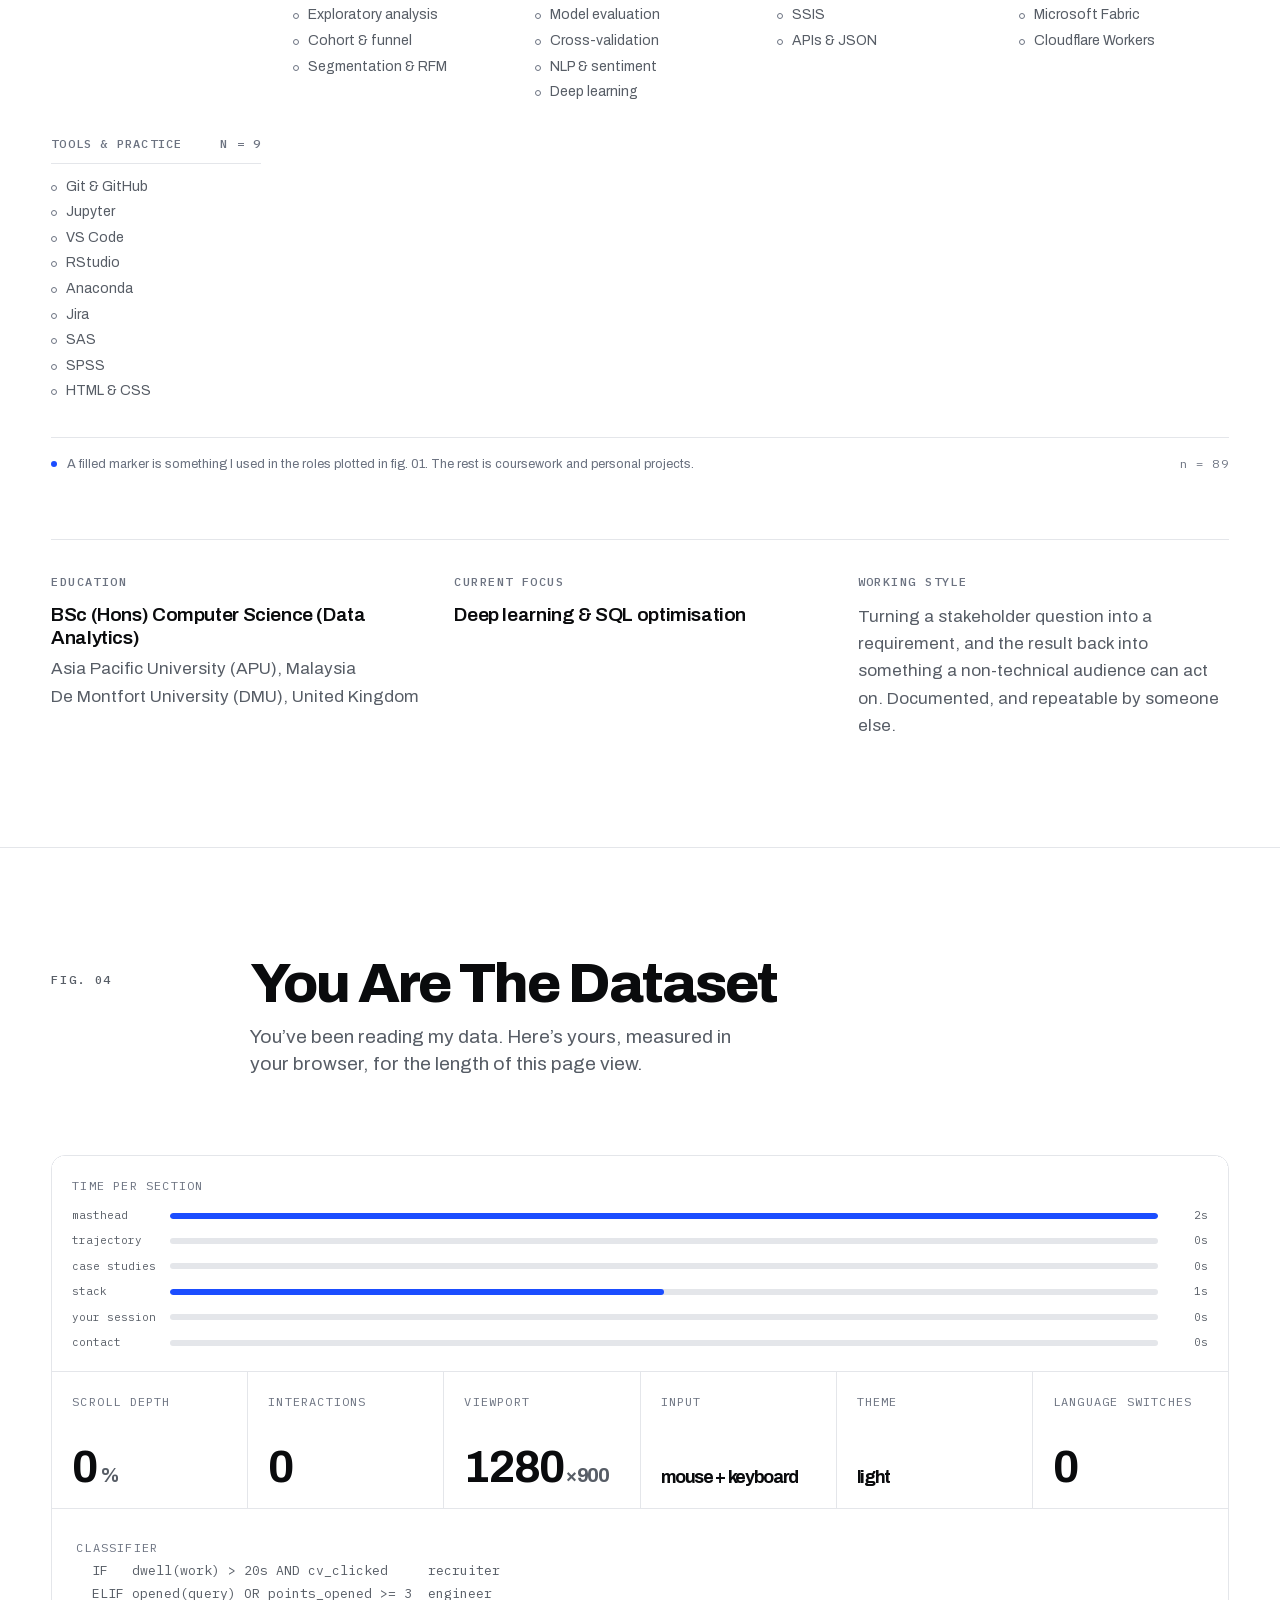
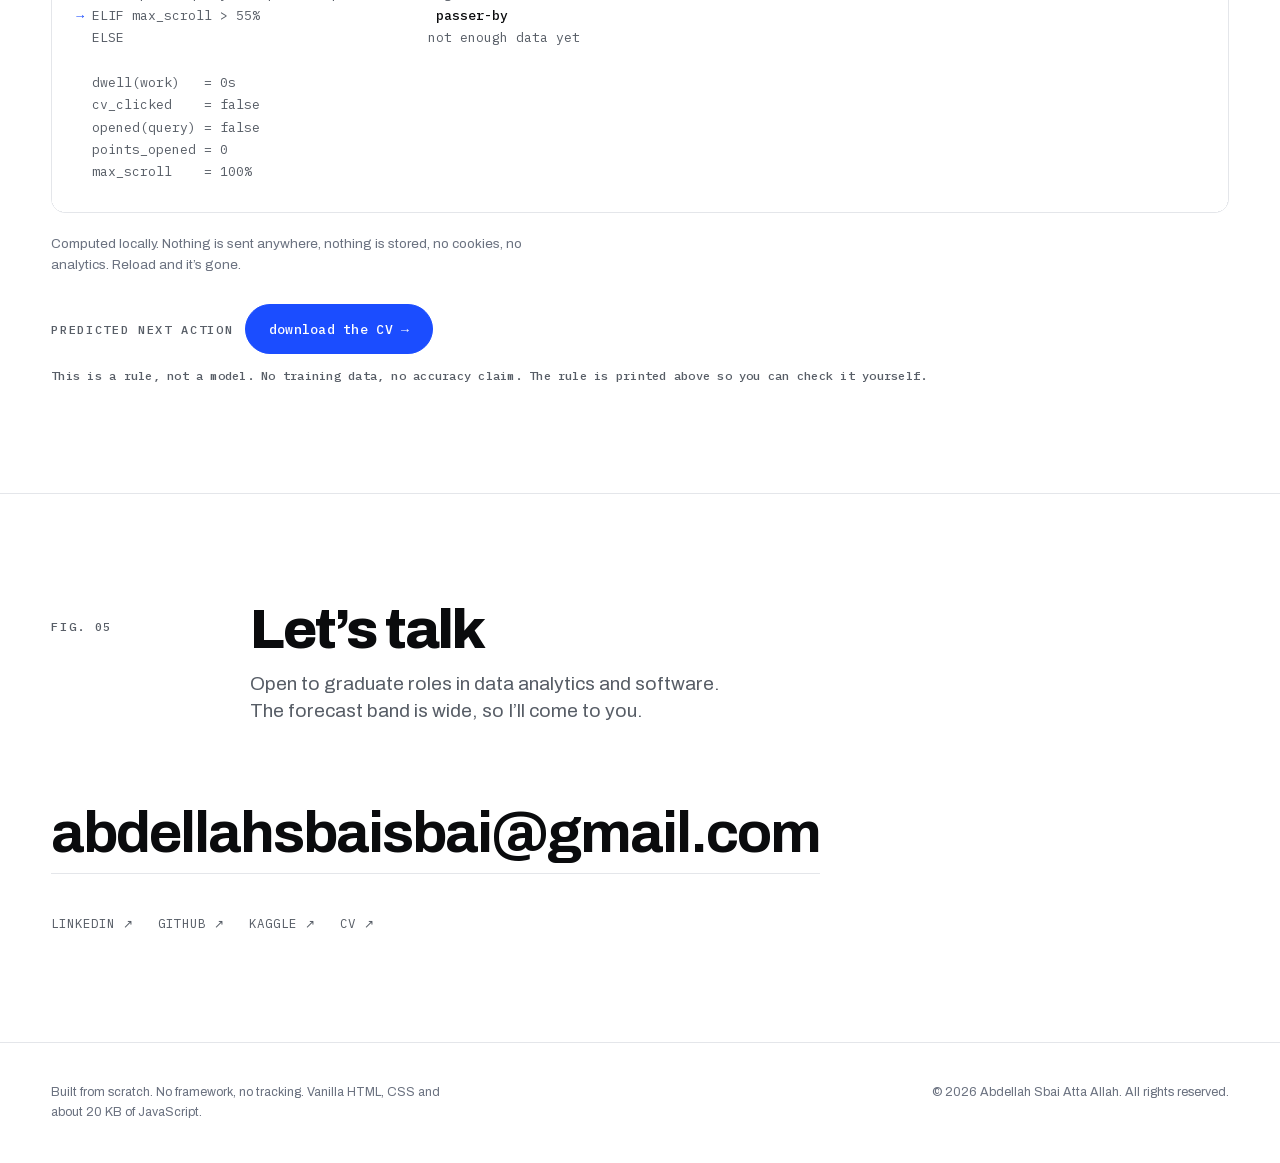
==== commit cfabb687: "feat(home): show Looked Up as the third shipped case study" ====
--- a/index.html
+++ b/index.html
@@ -240,7 +240,7 @@
                 </div>
                 <div>
                     <h2 class="fig__title" data-i18n="work.title">Case Studies</h2>
-                    <p class="fig__standfirst" data-i18n="work.standfirst">Two shipped, one in progress.</p>
+                    <p class="fig__standfirst" data-i18n="work.standfirst">Three shipped. Built in the open.</p>
                 </div>
             </div>
             <div id="cases"></div>
--- a/style.css
+++ b/style.css
@@ -1274,6 +1274,171 @@
         repeating-linear-gradient(45deg, var(--rule) 0 1px, transparent 1px 11px);
 }
 
+.case__subtitle {
+    font-size: 1.05rem;
+    color: var(--muted);
+    margin-top: -0.6rem;
+    margin-bottom: 1rem;
+    max-width: 46ch;
+}
+
+.case__hook {
+    font-family: var(--display);
+    font-weight: 500;
+    font-size: clamp(1.05rem, 1.8vw, 1.3rem);
+    line-height: 1.35;
+    letter-spacing: -0.02em;
+    color: var(--ink);
+    border-left: 2px solid var(--accent);
+    padding-left: 1rem;
+    margin-bottom: 1.5rem;
+    max-width: 44ch;
+}
+
+.case__links {
+    display: flex;
+    flex-wrap: wrap;
+    gap: 0.5rem;
+}
+
+.badge {
+    display: inline-block;
+    margin-top: 0.5rem;
+    padding: 0.2rem 0.55rem;
+    border-radius: 999px;
+    font-family: var(--mono);
+    font-size: 0.6rem;
+    letter-spacing: 0.1em;
+    text-transform: uppercase;
+    white-space: nowrap;
+}
+
+.badge--wip {
+    border: 1px solid var(--accent);
+    color: var(--accent-ink);
+    background: var(--accent-soft);
+}
+
+/* Shape-only price illustration used on the card and the case study page. */
+.case__media--plot {
+    display: grid;
+    place-items: center;
+    padding: 1rem;
+    background: var(--paper-2);
+}
+
+.case__media--plot svg,
+.cd-figure svg {
+    width: 100%;
+    height: auto;
+}
+
+.cd-zero {
+    stroke: var(--rule);
+    stroke-width: 1;
+    stroke-dasharray: 4 4;
+}
+
+.cd-line {
+    fill: none;
+    stroke: var(--accent);
+    stroke-width: 2;
+    stroke-linecap: round;
+    stroke-linejoin: round;
+}
+
+.cd-neg {
+    fill: var(--accent-soft);
+    stroke: none;
+}
+
+.cd-label {
+    font-family: var(--mono);
+    font-size: 9px;
+    letter-spacing: 0.08em;
+    fill: var(--faint);
+}
+
+/* Looked Up card: the 14 verdicts. Only "held" takes the accent. */
+.sc-yes {
+    fill: var(--accent);
+}
+
+.sc-no {
+    fill: none;
+    stroke: var(--ink);
+    stroke-width: 1.5;
+}
+
+.sc-open {
+    fill: none;
+    stroke: var(--faint);
+    stroke-width: 1.5;
+    stroke-dasharray: 3 3;
+}
+
+.sc-n {
+    font-family: var(--display);
+    font-weight: 800;
+    font-size: 26px;
+    letter-spacing: -0.04em;
+    fill: var(--ink);
+}
+
+.sc-id {
+    font-family: var(--mono);
+    font-size: 7.5px;
+    letter-spacing: 0.04em;
+    fill: var(--faint);
+}
+
+/* Policy timeline, shared by the Ticket to Breathe card and its case study.
+   Dates only: there is no y-axis because nothing here is measured. */
+.tl-bar {
+    fill: var(--accent-soft);
+    stroke: var(--accent);
+    stroke-width: 1.25;
+}
+
+/* The confounder. Dashed and unfilled so it reads as a caveat, not a result. */
+.tl-bar--confound {
+    fill: none;
+    stroke: var(--faint);
+    stroke-dasharray: 3 3;
+}
+
+.tl-name {
+    font-family: var(--sans);
+    font-size: 11px;
+    font-weight: 600;
+    fill: var(--ink);
+}
+
+.tl-when {
+    font-family: var(--mono);
+    font-size: 9px;
+    letter-spacing: 0.06em;
+    fill: var(--faint);
+}
+
+.tl-axis {
+    stroke: var(--rule);
+    stroke-width: 1;
+}
+
+.tl-grid {
+    stroke: var(--rule);
+    stroke-width: 1;
+    stroke-dasharray: 2 4;
+}
+
+.tl-year {
+    font-family: var(--mono);
+    font-size: 10px;
+    letter-spacing: 0.1em;
+    fill: var(--faint);
+}
+
 .case__tags {
     display: flex;
     flex-wrap: wrap;
@@ -2095,6 +2260,1376 @@
     }
 }
 
+/* 15b  CASE STUDY PAGE ------------------------------------------------------ */
+
+.cs-hero {
+    padding-block: 8rem 3rem;
+}
+
+.cs-hero__title {
+    font-family: var(--display);
+    font-weight: 800;
+    font-size: clamp(2.8rem, 9vw, 6.5rem);
+    line-height: 0.95;
+    letter-spacing: -0.045em;
+    margin-block: 1.25rem 0.75rem;
+    text-wrap: balance;
+}
+
+.cs-hero__subtitle {
+    font-size: var(--t-h3);
+    font-weight: 500;
+    color: var(--muted);
+    max-width: 32ch;
+}
+
+.cs-hero__hook {
+    font-family: var(--display);
+    font-weight: 500;
+    font-size: clamp(1.2rem, 2.4vw, 1.8rem);
+    line-height: 1.25;
+    letter-spacing: -0.025em;
+    border-left: 2px solid var(--accent);
+    padding-left: 1.1rem;
+    margin-block: 2rem 1.25rem;
+    max-width: 30ch;
+}
+
+.cs-hero__meta {
+    text-transform: none;
+    letter-spacing: 0.06em;
+}
+
+.cs-hero__actions {
+    display: flex;
+    flex-wrap: wrap;
+    align-items: center;
+    gap: 0.75rem;
+    margin-top: 2rem;
+}
+
+/* fig. 01: prose beside the illustration */
+.cs-split {
+    display: grid;
+    grid-template-columns: minmax(0, 1fr) minmax(0, 1.05fr);
+    gap: clamp(1.5rem, 4vw, 3.5rem);
+    align-items: start;
+}
+
+.cs-prose p {
+    color: var(--muted);
+    max-width: 52ch;
+    margin-bottom: 1rem;
+}
+
+.cs-prose p:last-child {
+    margin-bottom: 0;
+    color: var(--ink);
+}
+
+/* Where the figure is too wide to sit beside the prose, it sits under it. */
+.cs-prose + .cd-figure {
+    margin-top: clamp(1.75rem, 3vw, 2.5rem);
+}
+
+.cd-figure {
+    border: 1px solid var(--rule);
+    border-radius: 14px;
+    padding: 1rem 1rem 0.75rem;
+    background: var(--paper-2);
+}
+
+.cd-caption {
+    display: block;
+    margin-top: 0.6rem;
+    text-transform: none;
+    letter-spacing: 0.04em;
+    line-height: 1.5;
+}
+
+.cd-shaded {
+    font-family: var(--mono);
+    font-size: 10px;
+    letter-spacing: 0.06em;
+    fill: var(--accent-ink);
+}
+
+/* fig. 02: the four questions */
+.qgrid {
+    display: grid;
+    grid-template-columns: repeat(auto-fit, minmax(260px, 1fr));
+    gap: clamp(1rem, 2.5vw, 1.75rem);
+}
+
+.qcard {
+    position: relative;
+    padding: 1.5rem 1.35rem;
+    border: 1px solid var(--rule);
+    border-radius: 14px;
+    background: var(--paper);
+}
+
+.qcard__n {
+    font-family: var(--mono);
+    font-size: var(--t-meta);
+    font-weight: 600;
+    letter-spacing: 0.12em;
+    color: var(--accent-ink);
+}
+
+.qcard__q {
+    font-family: var(--display);
+    font-weight: 700;
+    font-size: 1.25rem;
+    line-height: 1.2;
+    letter-spacing: -0.025em;
+    margin-block: 0.5rem 1.1rem;
+}
+
+.qcard__meta div + div {
+    margin-top: 0.85rem;
+}
+
+.qcard__meta dt {
+    font-family: var(--mono);
+    font-size: 0.58rem;
+    letter-spacing: 0.14em;
+    text-transform: uppercase;
+    color: var(--faint);
+    margin-bottom: 0.25rem;
+}
+
+.qcard__meta dd {
+    font-size: 0.9rem;
+    line-height: 1.45;
+    color: var(--muted);
+}
+
+.qcard__metric {
+    font-family: var(--mono);
+    font-size: 0.78rem !important;
+    color: var(--ink) !important;
+}
+
+/* fig. 03: the pipeline */
+.pipeline svg {
+    width: 100%;
+    height: auto;
+    color: var(--faint);
+}
+
+.pl-box {
+    fill: var(--paper-2);
+    stroke: var(--rule);
+    stroke-width: 1;
+}
+
+.pl-title {
+    font-family: var(--sans);
+    font-size: 14px;
+    font-weight: 600;
+    fill: var(--ink);
+}
+
+.pl-note {
+    font-family: var(--mono);
+    font-size: 10px;
+    letter-spacing: 0.04em;
+    fill: var(--faint);
+}
+
+.pl-arrow {
+    stroke: var(--accent);
+    stroke-width: 1.5;
+    fill: none;
+    color: var(--accent);
+}
+
+.pipeline__refresh {
+    margin-top: 1.25rem;
+    text-transform: none;
+    letter-spacing: 0.06em;
+}
+
+/* fig. 04: decision records */
+.dgrid {
+    display: grid;
+    grid-template-columns: repeat(auto-fit, minmax(260px, 1fr));
+    gap: clamp(1rem, 2.5vw, 1.75rem);
+}
+
+.dcard {
+    padding: 1.5rem 1.35rem;
+    border: 1px solid var(--rule);
+    border-radius: 14px;
+}
+
+.dcard__title {
+    font-family: var(--display);
+    font-weight: 700;
+    font-size: 1.15rem;
+    letter-spacing: -0.02em;
+    margin-block: 0.4rem 0.75rem;
+}
+
+.dcard__body {
+    font-size: 0.9rem;
+    line-height: 1.5;
+    color: var(--muted);
+    margin-bottom: 1rem;
+}
+
+/* fig. 05: results */
+.rgrid {
+    display: grid;
+    grid-template-columns: repeat(auto-fit, minmax(230px, 1fr));
+    gap: 1px;
+    background: var(--rule);
+    border: 1px solid var(--rule);
+    border-radius: 14px;
+    overflow: hidden;
+}
+
+.rslot {
+    background: var(--paper);
+    padding: 1.35rem;
+    min-height: 9rem;
+    display: flex;
+    flex-direction: column;
+    gap: 0.5rem;
+}
+
+.rslot__n {
+    font-family: var(--mono);
+    font-size: var(--t-meta);
+    font-weight: 600;
+    letter-spacing: 0.12em;
+    color: var(--faint);
+}
+
+.rslot__q {
+    font-size: 0.92rem;
+    line-height: 1.35;
+    color: var(--ink);
+}
+
+.rslot__pending {
+    margin-top: auto;
+    font-family: var(--mono);
+    font-size: 0.68rem;
+    letter-spacing: 0.08em;
+    text-transform: uppercase;
+    color: var(--accent-ink);
+    padding: 0.4rem 0.6rem;
+    border: 1px dashed var(--accent);
+    border-radius: 8px;
+    background: var(--accent-soft);
+    text-align: center;
+}
+
+/* fig. 06: a question that has been answered. The answered ones get the full
+   width because they carry charts; the ones still waiting stay in the grid. */
+.rstack {
+    display: grid;
+    gap: clamp(1.25rem, 3vw, 2rem);
+}
+
+/* The one sentence to take away if you read nothing else. Set large, above the
+   answers, with the accent rule the hero hook uses. */
+.takeaway {
+    margin-bottom: clamp(1.5rem, 4vw, 2.5rem);
+    padding-left: clamp(1rem, 2vw, 1.4rem);
+    border-left: 3px solid var(--accent);
+}
+
+.takeaway__label {
+    display: block;
+    margin-bottom: 0.5rem;
+}
+
+.takeaway__text {
+    font-family: var(--display);
+    font-weight: 500;
+    font-size: clamp(1.15rem, 2.4vw, 1.7rem);
+    line-height: 1.3;
+    letter-spacing: -0.025em;
+    color: var(--ink);
+    max-width: 44ch;
+}
+
+/* The external check, set above the answers rather than in the footer: it is
+   the reason to believe the numbers, so it belongs next to them. */
+.rvalidated {
+    margin: 0;
+    padding: 0.9rem 1.1rem;
+    border: 1px solid var(--accent);
+    border-radius: 12px;
+    background: var(--accent-soft);
+    color: var(--accent-ink);
+    font-size: 0.9rem;
+    line-height: 1.55;
+    max-width: 78ch;
+}
+
+.rans {
+    /* A grid item defaults to min-width: auto, which would let wide content
+       push the card past the page instead of scrolling inside it. */
+    min-width: 0;
+    padding: clamp(1.25rem, 3vw, 2rem);
+    border: 1px solid var(--rule);
+    border-radius: 14px;
+    background: var(--paper);
+}
+
+.rans__head {
+    display: flex;
+    align-items: center;
+    gap: 0.75rem;
+}
+
+.rans__head .badge {
+    margin-top: 0;
+}
+
+.badge--done {
+    border: 1px solid var(--accent);
+    background: var(--accent);
+    color: var(--accent-on);
+}
+
+.rans__q {
+    font-family: var(--display);
+    font-weight: 700;
+    font-size: clamp(1.15rem, 2.2vw, 1.5rem);
+    line-height: 1.2;
+    letter-spacing: -0.025em;
+    margin-block: 0.7rem 0.85rem;
+}
+
+.rans__summary {
+    color: var(--ink);
+    max-width: 68ch;
+    margin-bottom: clamp(1.25rem, 3vw, 1.75rem);
+}
+
+/* A limit on the claim directly above it. It sits tight under the summary
+   rather than floating between blocks, so it cannot be read apart from the
+   number it qualifies. */
+.rans__summary:has(+ .rans__caveat) {
+    margin-bottom: 0.85rem;
+}
+
+.rans__caveat {
+    margin-bottom: clamp(1.25rem, 3vw, 1.75rem);
+    padding-left: 0.9rem;
+    border-left: 2px solid var(--rule);
+    font-size: 0.88rem;
+    line-height: 1.5;
+    color: var(--faint);
+    max-width: 68ch;
+}
+
+.rans__figures {
+    display: grid;
+    gap: clamp(1.25rem, 3vw, 1.75rem);
+    margin-bottom: 1.25rem;
+}
+
+/* The charts carry their own near-white canvas. Rather than recolour them per
+   theme, which would make the same chart two different charts, they sit on a
+   card that matches that canvas in both themes. */
+.rfig {
+    margin: 0;
+    min-width: 0;
+}
+
+.rfig__canvas {
+    background: #fcfcfb;
+    border: 1px solid var(--rule);
+    border-radius: 12px;
+    padding: clamp(0.5rem, 1.5vw, 0.9rem);
+}
+
+.rfig__canvas img {
+    display: block;
+    width: 100%;
+    height: auto;
+}
+
+.rfig__caption {
+    display: block;
+    margin-top: 0.6rem;
+    text-transform: none;
+    letter-spacing: 0.04em;
+    line-height: 1.5;
+    max-width: 72ch;
+}
+
+/* On a phone the eight-panel chart would come out around 260px wide, where its
+   bar labels are unreadable. Rather than shrink it further, the card pans:
+   the chart keeps a legible size and the reader scrolls it sideways. */
+@media (max-width: 760px) {
+    .rfig__canvas {
+        overflow-x: auto;
+        overscroll-behavior-x: contain;
+    }
+
+    .rfig__canvas img {
+        min-width: 520px;
+    }
+}
+
+.nav__back {
+    display: none;
+}
+
+@media (max-width: 860px) {
+    .nav__index .nav__back {
+        display: flex;
+    }
+
+    .ctrl--query {
+        display: none;
+    }
+}
+
+@media (max-width: 760px) {
+    .cs-split {
+        grid-template-columns: 1fr;
+    }
+
+    .cs-hero {
+        padding-block: 6.5rem 2rem;
+    }
+}
+
+
+/* 15c  TICKET TO BREATHE: DATA-DRIVEN FIGURES ------------------------------ */
+
+/* The map needs two ends to a diverging scale, which is one more hue than the
+   rest of the site uses. Blue reads as a fall and amber as a rise, and both are
+   defined per theme so the map keeps its meaning in either. */
+:root {
+    --map-neg: #1b4dff;
+    --map-pos: #b5651d;
+    --map-neutral: #eceef2;
+    --map-out: #f2f3f5;
+}
+
+@media (prefers-color-scheme: dark) {
+    :root:not([data-theme="light"]) {
+        --map-neg: #5b87ff;
+        --map-pos: #d08a3c;
+        --map-neutral: #171a20;
+        --map-out: #111318;
+    }
+}
+
+:root[data-theme="dark"] {
+    --map-neg: #5b87ff;
+    --map-pos: #d08a3c;
+    --map-neutral: #171a20;
+    --map-out: #111318;
+}
+
+:root[data-theme="light"] {
+    --map-neg: #1b4dff;
+    --map-pos: #b5651d;
+    --map-neutral: #eceef2;
+    --map-out: #f2f3f5;
+}
+
+/* Provisional banner. Sticky to the top of the section flow rather than the
+   viewport: present, but not in the way on a phone. */
+.prov {
+    display: flex;
+    gap: 0.9rem;
+    align-items: flex-start;
+    margin-block: 1rem 0;
+    padding: 1rem 1.15rem;
+    border: 1px solid var(--accent);
+    border-radius: 12px;
+    background: var(--accent-soft);
+}
+
+.prov__badge {
+    flex: none;
+    padding: 0.2rem 0.55rem;
+    border-radius: 999px;
+    background: var(--accent);
+    color: var(--accent-on);
+    font-family: var(--mono);
+    font-size: 0.6rem;
+    letter-spacing: 0.1em;
+    text-transform: uppercase;
+}
+
+.prov__text,
+.prov__missing {
+    font-size: 0.9rem;
+    line-height: 1.55;
+    color: var(--accent-ink);
+    max-width: 70ch;
+}
+
+/* No opacity here: dimming accent-ink against the banner's tinted background
+   drops it to 4.09:1, under AA. Separation comes from the rule instead. */
+.prov__missing {
+    margin-top: 0.55rem;
+    padding-top: 0.55rem;
+    border-top: 1px solid var(--accent);
+}
+
+/* A chart plate: the light card the site already uses for figures, plus the
+   room a caption and a control row need. */
+.ch-plate {
+    margin: 0;
+    min-width: 0;
+    padding: clamp(0.75rem, 2vw, 1.15rem);
+    border: 1px solid var(--rule);
+    border-radius: 14px;
+    background: var(--paper-2);
+}
+
+.ch-plate svg {
+    display: block;
+    width: 100%;
+    height: auto;
+    overflow: visible;
+}
+
+/* The charts arrive after their JSON does. Reserving each box from first paint
+   means filling it in moves nothing below it: without this the page scored a
+   0.097 cumulative layout shift on mobile, almost all of it these four. */
+#map,
+#placebo,
+.ch-canvas {
+    display: block;
+}
+
+#map { aspect-ratio: 640 / 440; }
+.ch-canvas--cf { aspect-ratio: 720 / 360; }
+#placebo { aspect-ratio: 720 / 180; }
+.ch-canvas--event { aspect-ratio: 720 / 280; }
+
+/* Only the "no data" line is centred in the reserved box. Scoped to .lead
+   because the counterfactual's donor-weights note is also a <p> child, and a
+   bare child selector stretched it to the full height of the chart and laid it
+   over the legend and the caption. */
+#map > p.lead,
+#placebo > p.lead,
+.ch-canvas > p.lead {
+    display: grid;
+    place-items: center;
+    height: 100%;
+    margin: 0;
+}
+
+.ch-caption {
+    display: block;
+    margin-top: 0.7rem;
+    text-transform: none;
+    letter-spacing: 0.04em;
+    line-height: 1.5;
+    max-width: 74ch;
+}
+
+.ch-caption > span {
+    display: block;
+}
+
+.mp-credit:empty {
+    display: none;
+}
+
+/* The provisional wash. Deliberately loud enough that no shape under it reads as
+   a finding. */
+.fx-mark {
+    font-family: var(--mono);
+    font-size: 13px;
+    letter-spacing: 0.3em;
+    fill: var(--faint);
+    opacity: 0.17;
+}
+
+.fx-wash {
+    pointer-events: none;
+}
+
+/* axes shared by every chart here */
+.ax-line,
+.ax-zero {
+    stroke: var(--rule);
+    stroke-width: 1;
+}
+
+.ax-zero {
+    stroke-dasharray: 3 3;
+}
+
+.ax-label {
+    font-family: var(--mono);
+    font-size: 10px;
+    letter-spacing: 0.06em;
+    fill: var(--faint);
+}
+
+.ch-band {
+    fill: var(--accent-soft);
+}
+
+.ch-key {
+    display: flex;
+    flex-wrap: wrap;
+    gap: 1rem;
+    margin-top: 0.75rem;
+    list-style: none;
+    font-family: var(--mono);
+    font-size: var(--t-meta);
+    letter-spacing: 0.06em;
+    color: var(--muted);
+}
+
+.ch-key li {
+    display: flex;
+    align-items: center;
+    gap: 0.4rem;
+}
+
+.ch-swatch {
+    width: 14px;
+    height: 2px;
+    background: var(--accent);
+}
+
+.ch-swatch--synth {
+    background: var(--faint);
+}
+
+.ch-tabs {
+    display: flex;
+    flex-wrap: wrap;
+    gap: 0.4rem;
+    margin-bottom: 0.9rem;
+}
+
+.ch-tab {
+    padding: 0.35rem 0.75rem;
+    border: 1px solid var(--rule);
+    border-radius: 999px;
+    background: transparent;
+    color: var(--muted);
+    font-family: var(--mono);
+    font-size: var(--t-meta);
+    letter-spacing: 0.08em;
+    cursor: pointer;
+}
+
+.ch-tab.is-on {
+    border-color: var(--accent);
+    background: var(--accent-soft);
+    color: var(--accent-ink);
+}
+
+/* fig. 05 map */
+.mp-country {
+    stroke: var(--rule);
+    stroke-width: 0.6;
+}
+
+.mp-country.is-study {
+    stroke: var(--ink);
+    stroke-width: 1.1;
+}
+
+.mp-country.is-study:hover,
+.mp-country.is-study:focus-visible {
+    stroke-width: 2;
+    outline: none;
+}
+
+.mp-dot {
+    fill: var(--ink);
+    opacity: 0.55;
+}
+
+.mp-dot--traffic { fill: var(--map-pos); opacity: 0.85; }
+.mp-dot--background { fill: var(--map-neg); opacity: 0.85; }
+
+.mp-controls {
+    display: flex;
+    flex-wrap: wrap;
+    align-items: flex-end;
+    gap: 1.25rem;
+    margin-top: 0.9rem;
+}
+
+.mp-ramp {
+    width: min(220px, 48vw);
+    height: 8px;
+    margin-top: 0.35rem;
+    border-radius: 999px;
+    background: linear-gradient(to right, var(--map-neg), var(--map-neutral), var(--map-pos));
+}
+
+.mp-ramp__ends {
+    display: flex;
+    justify-content: space-between;
+    width: min(220px, 48vw);
+    margin-top: 0.25rem;
+    font-family: var(--mono);
+    font-size: var(--t-meta);
+    color: var(--faint);
+}
+
+.mp-key {
+    display: flex;
+    flex-wrap: wrap;
+    gap: 0.9rem;
+    list-style: none;
+    font-family: var(--mono);
+    font-size: var(--t-meta);
+    color: var(--muted);
+}
+
+.mp-key li {
+    display: flex;
+    align-items: center;
+    gap: 0.35rem;
+}
+
+.mp-dot-key {
+    width: 8px;
+    height: 8px;
+    border-radius: 50%;
+    background: var(--faint);
+}
+
+.mp-dot-key.mp-dot--traffic { background: var(--map-pos); }
+.mp-dot-key.mp-dot--background { background: var(--map-neg); }
+
+/* fig. 06 results table */
+.rt-wrap {
+    overflow-x: auto;
+    border: 1px solid var(--rule);
+    border-radius: 14px;
+}
+
+.rt {
+    width: 100%;
+    min-width: 640px;
+    border-collapse: collapse;
+    font-size: 0.9rem;
+}
+
+.rt th,
+.rt td {
+    padding: 0.7rem 0.9rem;
+    text-align: left;
+    border-bottom: 1px solid var(--rule);
+}
+
+.rt thead th {
+    font-family: var(--mono);
+    font-size: 0.6rem;
+    letter-spacing: 0.12em;
+    text-transform: uppercase;
+    color: var(--faint);
+    font-weight: 500;
+    white-space: nowrap;
+}
+
+.rt tbody tr:last-child th,
+.rt tbody tr:last-child td {
+    border-bottom: 0;
+}
+
+.rt tbody th {
+    font-weight: 600;
+    color: var(--ink);
+}
+
+.rt td {
+    color: var(--muted);
+}
+
+.rt-num {
+    font-family: var(--mono);
+    font-size: 0.82rem;
+    color: var(--ink) !important;
+    white-space: nowrap;
+}
+
+.rt-verdict {
+    display: inline-block;
+    padding: 0.15rem 0.5rem;
+    border: 1px solid var(--rule);
+    border-radius: 999px;
+    font-family: var(--mono);
+    font-size: 0.6rem;
+    letter-spacing: 0.08em;
+    text-transform: uppercase;
+    color: var(--muted);
+    white-space: nowrap;
+}
+
+/* A row the decision rule was never applied to is context, not a finding. It
+   is set back so it cannot be skim-read as a result alongside the one estimate
+   that does carry the rule. */
+.rt-row--context th,
+.rt-row--context td {
+    color: var(--faint);
+}
+
+.rt-row--context .rt-num {
+    color: var(--faint) !important;
+}
+
+.rt-verdict--detected {
+    border-color: var(--accent);
+    background: var(--accent-soft);
+    color: var(--accent-ink);
+}
+
+.rt-verdict--not_evaluated {
+    border-style: dashed;
+    color: var(--faint);
+}
+
+.rt-decide {
+    white-space: nowrap;
+}
+
+/* The sign always travels with the verdict: "detected" says the rule passed,
+   never which way the estimate went. */
+.rt-direction {
+    display: block;
+    margin-top: 0.25rem;
+    font-family: var(--mono);
+    font-size: 0.58rem;
+    letter-spacing: 0.06em;
+    color: var(--faint);
+    white-space: normal;
+}
+
+.rt-note {
+    display: block;
+    margin-top: 0.9rem;
+    text-transform: none;
+    letter-spacing: 0.04em;
+    line-height: 1.5;
+    max-width: 74ch;
+}
+
+/* The years dropped from the analysis, left as a hole rather than a line. */
+.ch-gap {
+    fill: var(--rule);
+    opacity: 0.35;
+}
+
+.ch-gap__label {
+    fill: var(--faint);
+}
+
+.ch-note {
+    display: block;
+    margin-top: 0.6rem;
+    text-transform: none;
+    letter-spacing: 0.04em;
+}
+
+.tl-cc {
+    font-family: var(--mono);
+    font-size: 9px;
+    letter-spacing: 0.1em;
+    fill: var(--faint);
+}
+
+.tl-event {
+    stroke: var(--faint);
+    stroke-width: 1;
+    stroke-dasharray: 2 3;
+}
+
+.tl-events {
+    margin-top: 0.6rem;
+    text-transform: none;
+    letter-spacing: 0.04em;
+}
+
+/* Nine policy windows need their label column to stay readable, so the figure
+   keeps one layout and pans on a narrow screen instead of restacking into
+   something that collides with itself. */
+#timeline {
+    min-width: 0;
+    overflow-x: auto;
+    overscroll-behavior-x: contain;
+}
+
+#timeline svg {
+    min-width: 560px;
+}
+
+.rt-meta {
+    display: grid;
+    grid-template-columns: repeat(auto-fit, minmax(150px, 1fr));
+    gap: 1rem;
+    margin-top: 1.25rem;
+}
+
+.rt-meta dt {
+    font-family: var(--mono);
+    font-size: 0.58rem;
+    letter-spacing: 0.14em;
+    text-transform: uppercase;
+    color: var(--faint);
+    margin-bottom: 0.25rem;
+}
+
+.rt-meta dd {
+    font-family: var(--mono);
+    font-size: 0.9rem;
+    color: var(--ink);
+}
+
+/* fig. 07 counterfactual */
+.cf-line {
+    fill: none;
+    stroke-width: 2;
+    stroke-linejoin: round;
+}
+
+.cf-line--actual { stroke: var(--accent); }
+.cf-line--synth { stroke: var(--faint); stroke-dasharray: 5 4; }
+.cf-line--gap { stroke: var(--ink); stroke-width: 1.5; }
+
+/* fig. 08 event study */
+.ev-ci {
+    stroke: var(--faint);
+    stroke-width: 1.4;
+}
+
+.ev-dot {
+    fill: var(--accent);
+}
+
+/* fig. 09 placebo strip */
+.pb-ci {
+    stroke: var(--rule);
+    stroke-width: 3;
+    stroke-linecap: round;
+}
+
+.pb-dot {
+    fill: var(--faint);
+}
+
+.pb-real {
+    stroke: var(--accent);
+    stroke-width: 2;
+}
+
+.pb-real-label {
+    fill: var(--accent-ink);
+}
+
+/* fig. 10 methods */
+.mt-list {
+    display: grid;
+    gap: 0.6rem;
+}
+
+.mt-item {
+    border: 1px solid var(--rule);
+    border-radius: 12px;
+    background: var(--paper);
+}
+
+.mt-summary {
+    display: flex;
+    align-items: center;
+    justify-content: space-between;
+    gap: 1rem;
+    padding: 0.95rem 1.15rem;
+    cursor: pointer;
+    list-style: none;
+}
+
+.mt-summary::-webkit-details-marker {
+    display: none;
+}
+
+.mt-title {
+    font-family: var(--display);
+    font-weight: 600;
+    font-size: 1.05rem;
+    letter-spacing: -0.02em;
+    color: var(--ink);
+}
+
+.mt-item[open] .mt-cue {
+    opacity: 0;
+}
+
+.mt-body {
+    padding: 0 1.15rem 1.15rem;
+    color: var(--muted);
+    font-size: 0.92rem;
+    line-height: 1.6;
+    max-width: 72ch;
+}
+
+@media (max-width: 760px) {
+    .prov {
+        flex-direction: column;
+        gap: 0.6rem;
+    }
+
+    .mp-controls {
+        gap: 0.9rem;
+    }
+
+    /* Floors, not fixed heights. The table, the timeline and the variant tabs
+       only exist once their JSON lands, and on a throttled phone that is well
+       after first paint, so the page jumped as each one appeared. These hold
+       the space open; more data simply grows past them. Measured at 375px,
+       where the whole page shifted 0.048 without them. */
+    #event-study { min-height: 12.5rem; }
+    .ch-key { min-height: 1.4rem; }
+}
+
+/* 15d  LOOKED UP: SCORECARD, ARCHITECTURE, REDRAWN CHARTS ------------------ */
+
+/* Screenshots: the desktop view and the phone view side by side, the phone at
+   its own proportions rather than cropped to match. Space is reserved by the
+   width and height attributes, so lazy loading moves nothing. */
+.lu-shots {
+    margin: 0 0 clamp(2.5rem, 6vw, 4rem);
+}
+
+.lu-shots__row {
+    display: grid;
+    grid-template-columns: minmax(0, 1fr) minmax(0, 0.27fr);
+    gap: clamp(0.75rem, 2vw, 1.5rem);
+    align-items: end;
+}
+
+.lu-shot img {
+    display: block;
+    width: 100%;
+    height: auto;
+    border: 1px solid var(--rule);
+    border-radius: 12px;
+    background: #08090b;
+}
+
+.lu-shot--phone img {
+    border-radius: 18px;
+}
+
+/* A sub-heading inside one fig., set like the meta labels so it does not
+   compete with the section title above it. */
+.lu-sub {
+    font-family: var(--mono);
+    font-size: var(--t-meta);
+    font-weight: 500;
+    letter-spacing: 0.12em;
+    text-transform: uppercase;
+    color: var(--faint);
+    margin: clamp(2.5rem, 6vw, 3.5rem) 0 1rem;
+}
+
+.lu-shots + .lu-sub {
+    margin-top: 0;
+}
+
+.lu-arch .pl-note {
+    font-size: 10px;
+}
+
+.lu-arch .lu-app {
+    fill: var(--accent-soft);
+    stroke: var(--accent);
+}
+
+.lu-arch-path {
+    fill: var(--accent-ink);
+    text-transform: uppercase;
+    letter-spacing: 0.12em;
+}
+
+/* The headline figures reuse the home page's, without its masthead spacing. */
+.lu-numbers {
+    grid-template-columns: repeat(4, minmax(0, 1fr));
+    margin-top: 0;
+    padding-top: 1.5rem;
+}
+
+.lu-numbers .figures__value {
+    font-size: clamp(1.9rem, 4vw, 3.2rem);
+    white-space: nowrap;
+}
+
+.lu-numbers .figures__label {
+    text-transform: none;
+    letter-spacing: 0.04em;
+    max-width: 26ch;
+}
+
+/* fig. 03: the tally above the table */
+.lu-tally {
+    display: flex;
+    flex-wrap: wrap;
+    gap: clamp(1.25rem, 4vw, 3rem);
+    margin-bottom: clamp(1.25rem, 3vw, 1.75rem);
+}
+
+.lu-tally__item {
+    display: flex;
+    align-items: center;
+    gap: 0.65rem;
+}
+
+.lu-tally__n {
+    font-family: var(--display);
+    font-weight: 800;
+    font-size: clamp(2.2rem, 5vw, 3.2rem);
+    line-height: 1;
+    letter-spacing: -0.04em;
+    font-variant-numeric: tabular-nums;
+}
+
+/* Supported is the only verdict in the accent: two of fourteen should stand
+   out. Rejected is plain, and inconclusive is dashed because it is a missing
+   answer, not a negative one. */
+.lu-verdict--supported {
+    border-color: var(--accent);
+    background: var(--accent);
+    color: var(--accent-on);
+}
+
+.lu-verdict--rejected {
+    border-color: var(--ink);
+    color: var(--ink);
+}
+
+.lu-verdict--inconclusive {
+    border-style: dashed;
+    color: var(--faint);
+}
+
+.lu-score {
+    min-width: 760px;
+}
+
+.lu-score th[scope="row"] {
+    width: 17%;
+    vertical-align: top;
+}
+
+.lu-score td {
+    vertical-align: top;
+    line-height: 1.45;
+}
+
+.lu-score td:nth-child(2) {
+    width: 36%;
+}
+
+.lu-score .lu-found {
+    color: var(--ink);
+}
+
+.lu-hid {
+    display: block;
+    margin-bottom: 0.2rem;
+    font-family: var(--mono);
+    font-size: 0.68rem;
+    font-weight: 600;
+    letter-spacing: 0.08em;
+    color: var(--accent-ink);
+}
+
+.lu-phase th {
+    padding-top: 1.1rem !important;
+    font-family: var(--mono);
+    font-size: 0.6rem;
+    font-weight: 500 !important;
+    letter-spacing: 0.12em;
+    text-transform: uppercase;
+    color: var(--faint) !important;
+    background: var(--paper-2);
+}
+
+/* fig. 04: a finding with a chart puts the two side by side when there is room */
+.lu-finding--chart {
+    display: grid;
+    grid-template-columns: minmax(0, 1fr) minmax(0, 1.1fr);
+    gap: clamp(1.25rem, 3vw, 2.25rem);
+    align-items: start;
+}
+
+.lu-chart {
+    padding: clamp(0.6rem, 1.5vw, 0.9rem);
+}
+
+.lu-chart--calibration svg {
+    max-width: 420px;
+    margin-inline: auto;
+}
+
+.lu-grid {
+    stroke-opacity: 0.7;
+}
+
+.lu-line--alt {
+    stroke: var(--faint);
+}
+
+.lu-dot {
+    fill: var(--accent);
+}
+
+.lu-dot--alt {
+    fill: var(--faint);
+}
+
+.lu-key {
+    font-family: var(--sans);
+    font-size: 11px;
+    font-weight: 600;
+    fill: var(--accent-ink);
+}
+
+.lu-key--alt {
+    fill: var(--muted);
+}
+
+.lu-bar {
+    fill: var(--accent);
+}
+
+.lu-bar--alt {
+    fill: var(--faint);
+}
+
+.lu-zero {
+    stroke: var(--ink);
+    stroke-width: 1;
+}
+
+.lu-prereg {
+    stroke: var(--faint);
+}
+
+.lu-median {
+    stroke: var(--ink);
+    stroke-width: 1.5;
+    stroke-dasharray: 1 3;
+    stroke-linecap: round;
+}
+
+.lu-when {
+    margin: -0.35rem 0 0.75rem;
+    text-transform: none;
+    letter-spacing: 0.06em;
+}
+
+.lu-stack {
+    margin-bottom: clamp(1.5rem, 4vw, 2.25rem);
+}
+
+/* On a phone the four columns do not fit, and scrolling sideways would hide
+   the verdict, which is the point of the table. Each row becomes a card: the
+   hypothesis and its verdict on top, then what was expected and what was found. */
+@media (max-width: 760px) {
+    .lu-score {
+        min-width: 0;
+    }
+
+    .lu-score thead {
+        position: absolute;
+        width: 1px;
+        height: 1px;
+        overflow: hidden;
+        clip: rect(0 0 0 0);
+    }
+
+    .lu-score,
+    .lu-score tbody,
+    .lu-score tr,
+    .lu-score th,
+    .lu-score td {
+        display: block;
+        width: auto !important;
+    }
+
+    .lu-score tbody tr {
+        display: grid;
+        grid-template-columns: minmax(0, 1fr) auto;
+        column-gap: 0.75rem;
+        padding: 0.9rem 0.9rem 0.8rem;
+        border-bottom: 1px solid var(--rule);
+    }
+
+    .lu-score tbody tr.lu-phase {
+        display: block;
+        padding: 0;
+    }
+
+    .lu-score tbody th,
+    .lu-score tbody td {
+        padding: 0;
+        border: 0;
+    }
+
+    .lu-score .lu-verdict {
+        grid-column: 2;
+        grid-row: 1;
+        align-self: start;
+    }
+
+    .lu-score td[data-label] {
+        grid-column: 1 / -1;
+        margin-top: 0.6rem;
+    }
+
+    .lu-score td[data-label]::before {
+        content: attr(data-label);
+        display: block;
+        margin-bottom: 0.15rem;
+        font-family: var(--mono);
+        font-size: 0.56rem;
+        letter-spacing: 0.12em;
+        text-transform: uppercase;
+        color: var(--faint);
+    }
+
+    .lu-phase th {
+        padding: 0.8rem 0.9rem 0.6rem !important;
+        border-bottom: 1px solid var(--rule) !important;
+    }
+}
+
+@media (max-width: 860px) {
+    .lu-finding--chart {
+        grid-template-columns: 1fr;
+    }
+}
+
+@media (max-width: 680px) {
+    .lu-numbers {
+        grid-template-columns: repeat(2, minmax(0, 1fr));
+    }
+}
+
+@media (max-width: 560px) {
+    .lu-shots__row {
+        grid-template-columns: minmax(0, 1fr) minmax(0, 0.42fr);
+    }
+}
+
+
 /* 16  PLAIN & 404 PAGES ---------------------------------------------------- */
 
 .plain {
